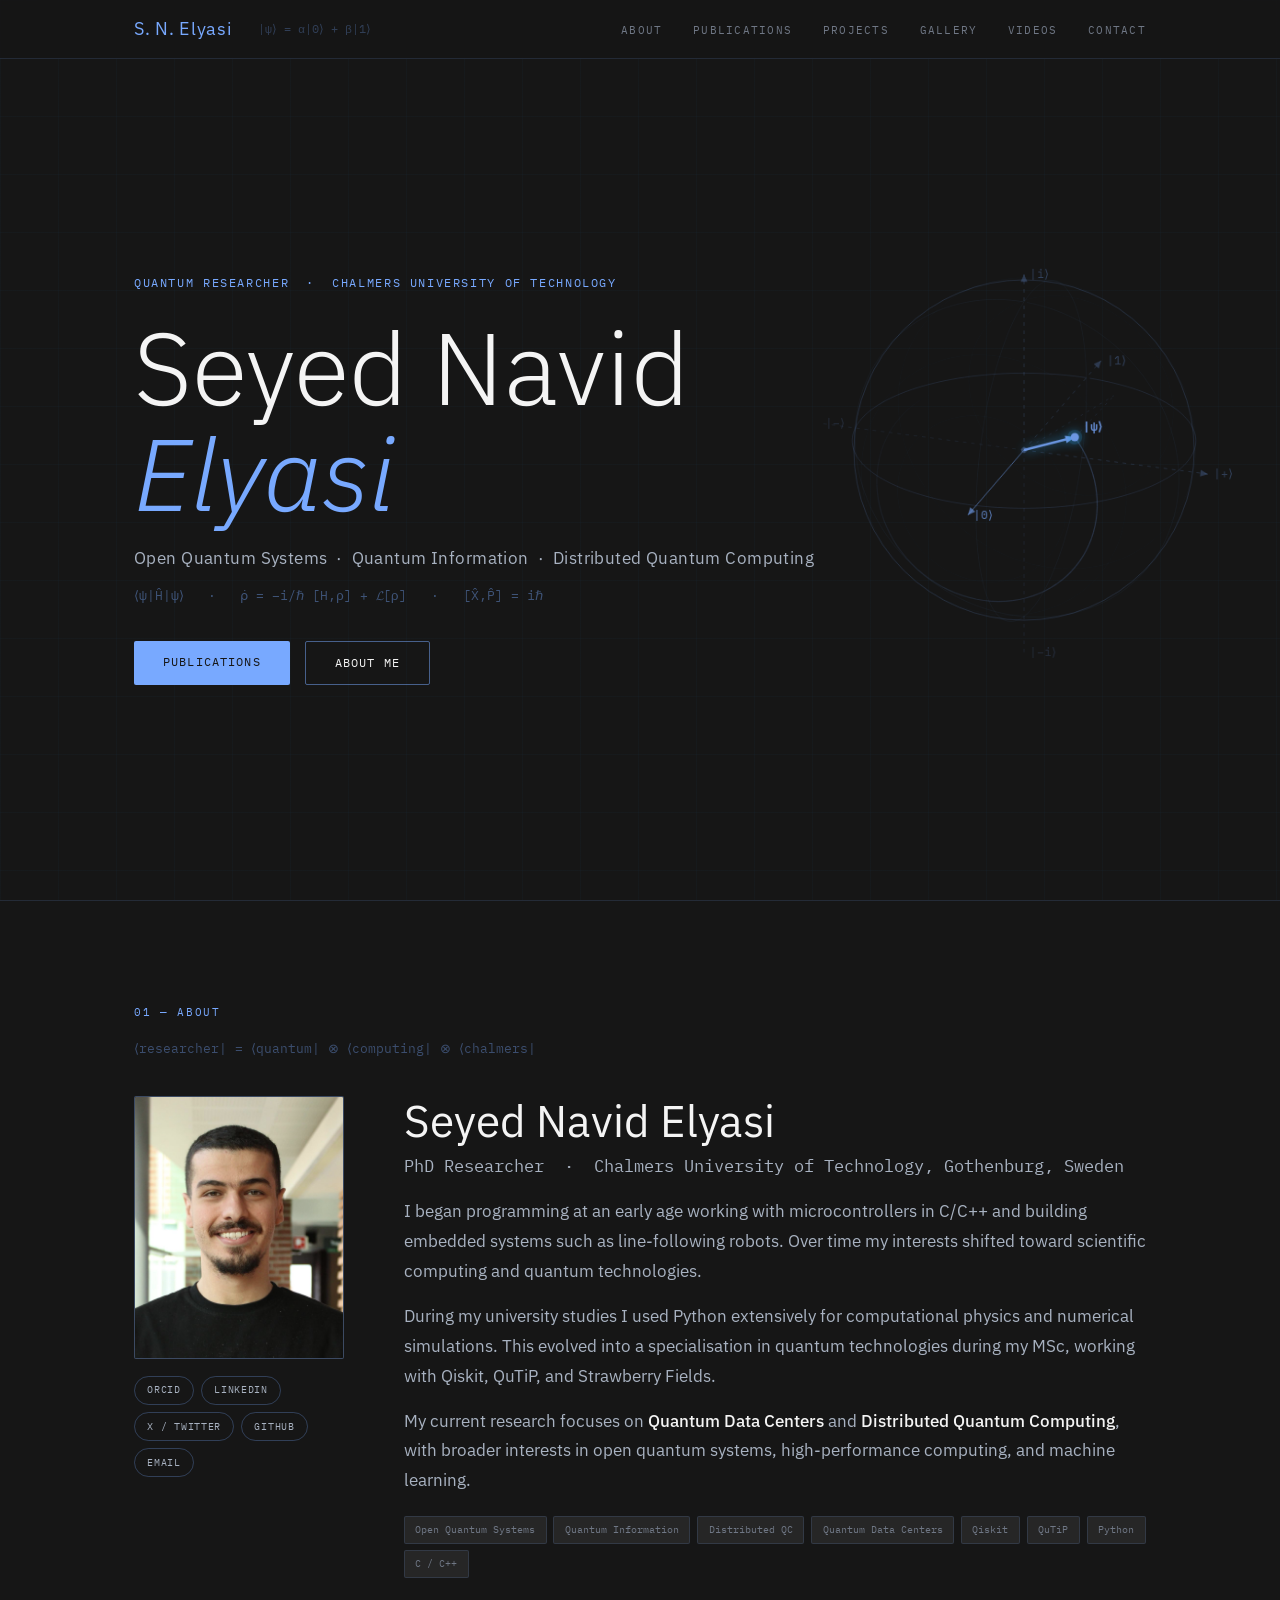
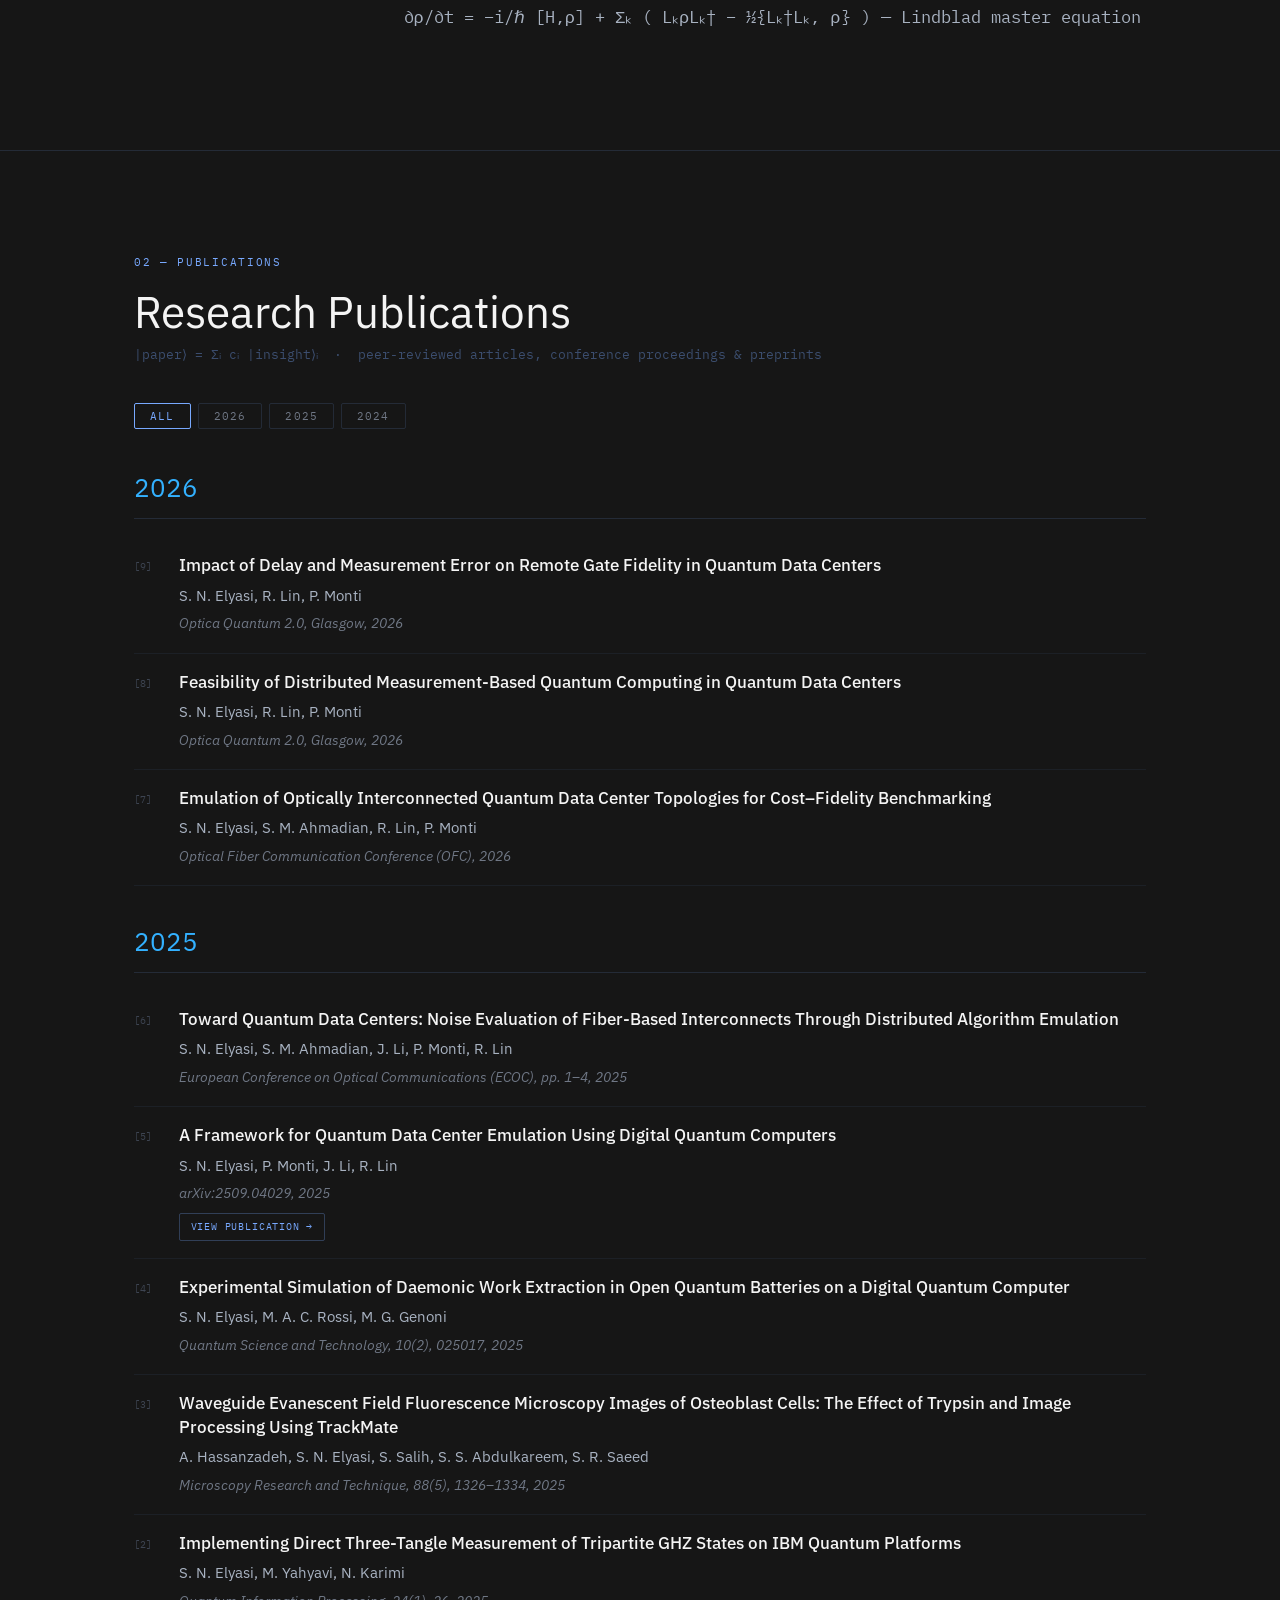
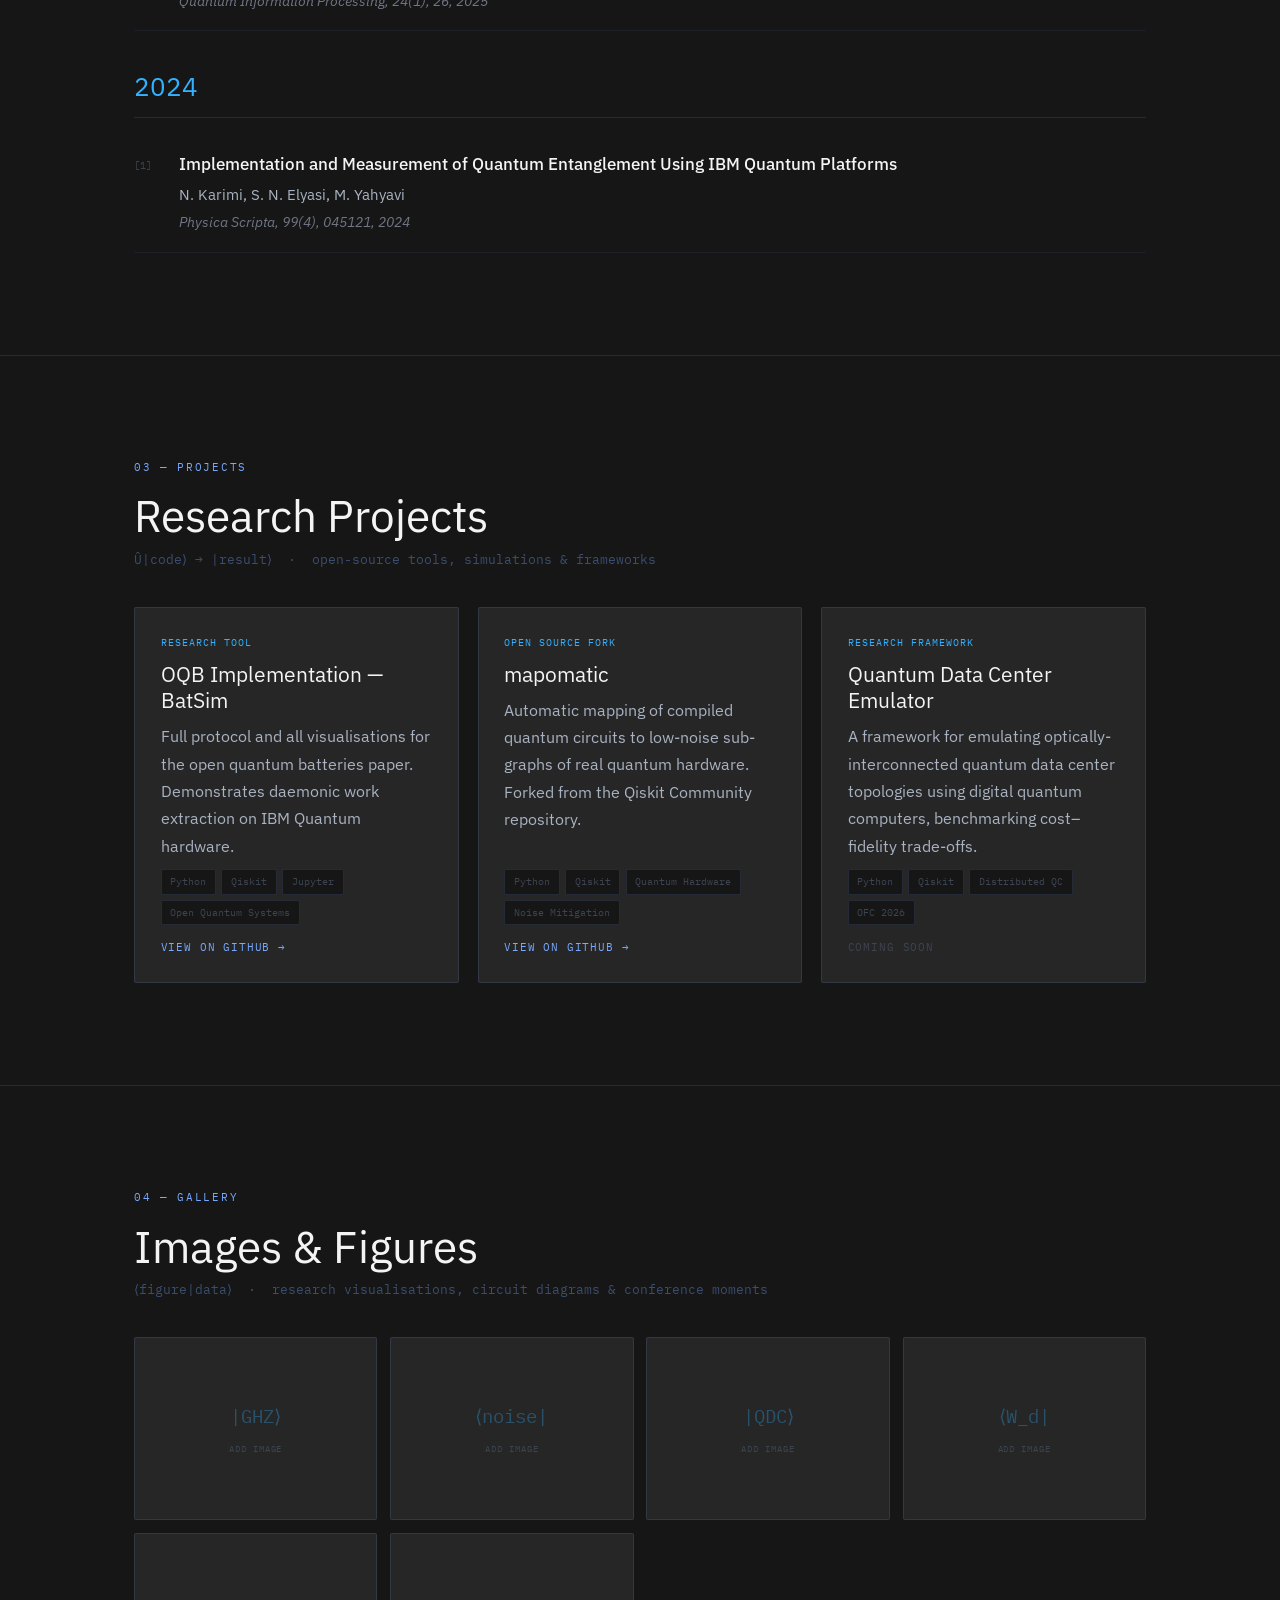
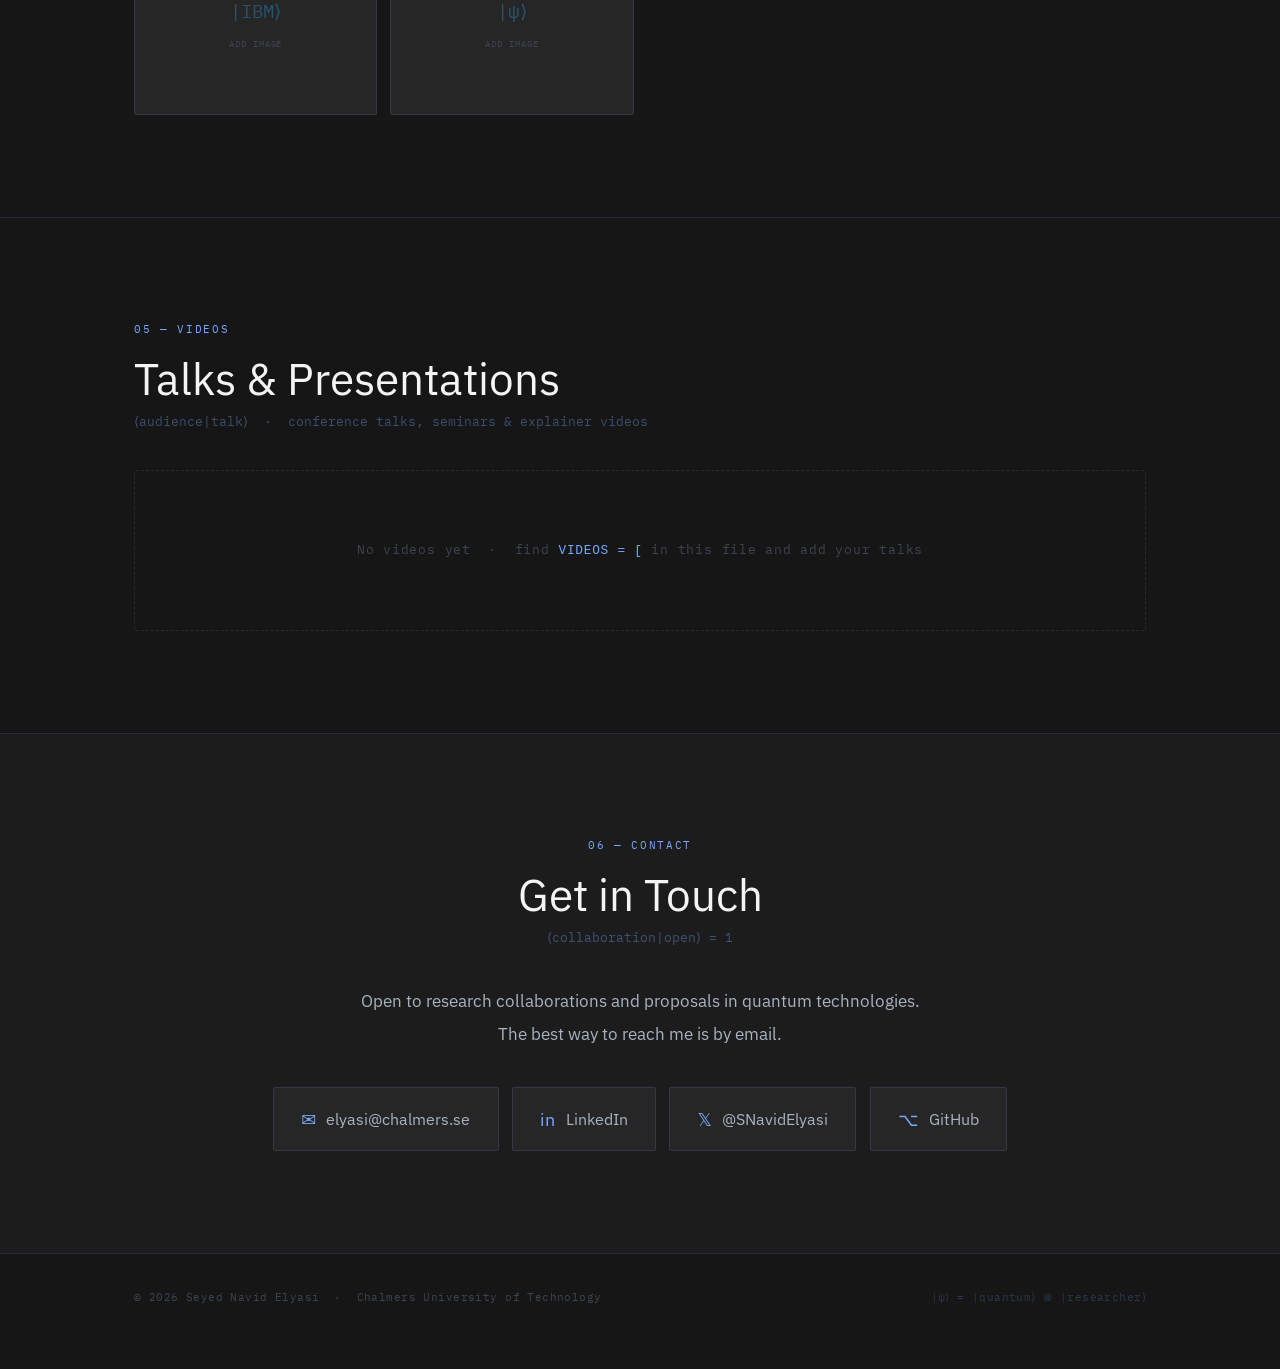
==== index.html @ 3fd0f863 "Add files via upload" ====
<!DOCTYPE html>
<html lang="en">
<head>
<meta charset="UTF-8"/>
<meta name="viewport" content="width=device-width, initial-scale=1.0"/>
<title>Seyed Navid Elyasi | Quantum Researcher</title>
<meta name="description" content="Academic portfolio of Seyed Navid Elyasi — Open Quantum Systems, Quantum Information, Distributed Quantum Computing, Chalmers University of Technology."/>
<link rel="preconnect" href="https://fonts.googleapis.com"/>
<link href="https://fonts.googleapis.com/css2?family=IBM+Plex+Sans:ital,wght@0,300;0,400;0,500;0,600;1,300;1,400&family=IBM+Plex+Serif:ital,wght@0,300;0,400;0,500;1,300;1,400&family=IBM+Plex+Mono:wght@300;400;500&display=swap" rel="stylesheet"/>
<style>
:root{
  /* IBM Carbon dark theme */
  --bg:#161616;--bg-soft:#1c1c1c;--bg-card:#262626;
  /* IBM Blue 40 as primary accent (Qiskit electric blue) */
  --gold:#78a9ff;--gold-dim:rgba(120,169,255,.55);--gold-ghost:rgba(120,169,255,.08);
  /* Borders keyed to IBM blue */
  --border:rgba(120,169,255,.14);--border-mid:rgba(120,169,255,.28);--border-hi:rgba(120,169,255,.50);
  /* IBM neutral text scale */
  --text:#f4f4f4;--text-dim:#a8b2c1;--text-mute:#6f7785;--text-ghost:#3d4451;
  /* IBM Plex font family */
  --mono:'IBM Plex Mono',monospace;--serif:'IBM Plex Serif',Georgia,serif;--display:'IBM Plex Sans',system-ui,sans-serif;
  /* Cyan accent for Qiskit highlights */
  --cyan:#33b1ff;--cyan-dim:rgba(51,177,255,.45);
  --r:2px;--ease:.22s ease;--max:1080px;
}
*,*::before,*::after{box-sizing:border-box;margin:0;padding:0}
html{scroll-behavior:smooth;font-size:17px}
body{background:var(--bg);color:var(--text);font-family:var(--display);line-height:1.75;-webkit-font-smoothing:antialiased}
a{color:var(--gold);text-decoration:none;transition:opacity var(--ease)}
a:hover{opacity:.72}
img{max-width:100%;display:block}
strong{color:#f4f4f4;font-weight:500}
::-webkit-scrollbar{width:5px}
::-webkit-scrollbar-track{background:var(--bg)}
::-webkit-scrollbar-thumb{background:var(--border-hi);border-radius:3px}

#progress-bar{position:fixed;top:0;left:0;height:2px;width:0;background:var(--gold);z-index:999;transition:width .1s linear}

.container{max-width:var(--max);margin:0 auto;padding:0 2rem}
section{padding:6rem 0;border-top:1px solid var(--border)}

/* NAV */
#navbar{position:fixed;top:0;left:0;right:0;z-index:100;background:rgba(22,22,22,.92);backdrop-filter:blur(18px);border-bottom:1px solid var(--border)}
.nav-inner{max-width:var(--max);margin:0 auto;padding:0 2rem;height:58px;display:flex;align-items:center;gap:1.5rem}
.nav-brand{font-family:var(--display);font-size:1.05rem;color:var(--gold);letter-spacing:.04em;white-space:nowrap}
.nav-dirac{font-family:var(--mono);font-size:.68rem;color:rgba(120,169,255,.28);white-space:nowrap}
.nav-links{list-style:none;display:flex;gap:1.8rem;margin-left:auto}
.nav-links a{font-family:var(--mono);font-size:.62rem;letter-spacing:.12em;text-transform:uppercase;color:var(--text-mute);transition:color var(--ease)}
.nav-links a:hover,.nav-links a.active{color:var(--gold);opacity:1}
.hamburger{display:none;background:none;border:none;color:var(--gold);font-size:1.3rem;cursor:pointer;margin-left:auto}
.nav-mobile{display:none;flex-direction:column;list-style:none;background:var(--bg-soft);border-top:1px solid var(--border);padding:1rem 2rem;gap:1rem}
.nav-mobile.open{display:flex}
.nav-mobile a{font-family:var(--mono);font-size:.75rem;color:var(--text-dim);letter-spacing:.08em;text-transform:uppercase}

/* HERO */
#hero{min-height:100vh;padding-top:58px;display:flex;align-items:center;position:relative;overflow:hidden;border-top:none}
.hero-grid{position:absolute;inset:0;background-image:linear-gradient(rgba(51,177,255,.027) 1px,transparent 1px),linear-gradient(90deg,rgba(51,177,255,.027) 1px,transparent 1px);background-size:58px 58px;pointer-events:none}
.hero-content{position:relative;z-index:2;max-width:var(--max);margin:0 auto;padding:4rem 2rem;flex:1}
.hero-kicker{font-family:var(--mono);font-size:.68rem;letter-spacing:.14em;text-transform:uppercase;color:var(--gold);margin-bottom:1.2rem}
.hero-name{font-family:var(--display);font-size:clamp(3.2rem,8vw,6.2rem);font-weight:300;line-height:1.04;color:#f4f4f4;margin-bottom:1rem}
.hero-name em{font-style:italic;color:var(--gold)}
.hero-sub{font-size:1rem;color:var(--text-dim);margin-bottom:.6rem;letter-spacing:.025em}
.hero-dirac{font-family:var(--mono);font-size:.78rem;color:rgba(120,169,255,.42);margin-bottom:2rem}
.hero-cta{display:flex;gap:.9rem;flex-wrap:wrap}
.btn-gold{display:inline-block;padding:.65rem 1.7rem;background:var(--gold);color:#161616;font-family:var(--mono);font-size:.68rem;letter-spacing:.1em;text-transform:uppercase;border-radius:var(--r);transition:opacity var(--ease),transform var(--ease)}
.btn-gold:hover{opacity:.85;transform:translateY(-1px)}
.btn-outline{display:inline-block;padding:.65rem 1.7rem;border:1px solid var(--border-hi);color:var(--text);font-family:var(--mono);font-size:.68rem;letter-spacing:.1em;text-transform:uppercase;border-radius:var(--r);transition:border-color var(--ease),color var(--ease)}
.btn-outline:hover{border-color:var(--gold);color:var(--gold);opacity:1}
.hero-bloch{position:absolute;right:2%;top:50%;transform:translateY(-50%);width:min(460px,44vw);z-index:1;opacity:.88}
#bloch-canvas{width:100%;height:auto;display:block}

/* SECTION COMMON */
.sec-label{font-family:var(--mono);font-size:.62rem;letter-spacing:.16em;text-transform:uppercase;color:var(--gold);margin-bottom:.9rem}
h2{font-family:var(--display);font-size:clamp(1.9rem,3.5vw,2.6rem);font-weight:400;color:#f4f4f4;line-height:1.12;margin-bottom:.4rem}
.dirac-accent{font-family:var(--mono);font-size:.74rem;color:rgba(120,169,255,.38);margin-bottom:2.2rem;display:block}

/* ABOUT */
.about-grid{display:grid;grid-template-columns:210px 1fr;gap:3.5rem;align-items:start}
.avatar{width:210px;aspect-ratio:4/5;overflow:hidden;border:1px solid var(--border-mid);border-radius:var(--r);background:var(--bg-card);position:relative}
.avatar img{width:100%;height:100%;object-fit:cover;filter:grayscale(15%);transition:filter var(--ease)}
.avatar img:hover{filter:grayscale(0)}
.avatar-fallback{width:100%;height:100%;display:flex;align-items:center;justify-content:center;flex-direction:column;gap:.5rem;background:linear-gradient(135deg,var(--bg-card),#1c1c1c);font-family:var(--display);font-size:2.8rem;color:var(--gold)}
.avatar-ket{font-family:var(--mono);font-size:.62rem;color:var(--gold-dim)}
.social-pills{display:flex;flex-wrap:wrap;gap:.4rem;margin-top:1rem}
.pill{font-family:var(--mono);font-size:.6rem;letter-spacing:.07em;text-transform:uppercase;padding:.28rem .72rem;border:1px solid var(--border-mid);border-radius:99px;color:var(--text-dim);transition:border-color var(--ease),color var(--ease)}
.pill:hover{border-color:var(--gold);color:var(--gold);opacity:1}
.affil{font-family:var(--mono);font-size:.72rem;color:var(--gold-dim);margin-bottom:1.2rem}
.about-body p{font-size:1rem;color:#a8b2c1;margin-bottom:.9rem}
.tag-row{display:flex;flex-wrap:wrap;gap:.4rem;margin-top:1.2rem}
.tag-row span{font-family:var(--mono);font-size:.6rem;padding:.22rem .62rem;background:var(--bg-card);border:1px solid var(--border);color:var(--text-mute);border-radius:var(--r)}
.lindblad{font-family:var(--mono);font-size:.68rem;color:rgba(120,169,255,.18);margin-top:1.5rem!important;font-style:normal!important}

/* PUBLICATIONS */
.pub-filters{display:flex;gap:.4rem;margin-bottom:2.2rem;flex-wrap:wrap}
.pf{font-family:var(--mono);font-size:.62rem;letter-spacing:.1em;text-transform:uppercase;padding:.3rem .9rem;border:1px solid var(--border);background:none;color:var(--text-mute);cursor:pointer;border-radius:var(--r);transition:border-color var(--ease),color var(--ease)}
.pf.active,.pf:hover{border-color:var(--gold);color:var(--gold)}
.pub-year{font-family:var(--display);font-size:1.5rem;color:var(--cyan);border-bottom:1px solid var(--border);padding-bottom:.4rem;margin:2rem 0 1.1rem}
.pub-year:first-child{margin-top:0}
.pub-row{padding:1rem 0;border-bottom:1px solid rgba(120,169,255,.07);display:grid;grid-template-columns:28px 1fr;gap:0 1rem}
.pub-n{font-family:var(--mono);font-size:.6rem;color:var(--text-ghost);padding-top:4px}
.pub-title{font-size:1rem;font-weight:500;color:#f4f4f4;margin-bottom:.2rem;line-height:1.4}
.pub-authors{font-size:.9rem;color:var(--text-dim);margin-bottom:.12rem}
.pub-venue{font-size:.85rem;color:var(--text-mute);font-style:italic}
.pub-link{display:inline-block;margin-top:.45rem;font-family:var(--mono);font-size:.6rem;letter-spacing:.08em;text-transform:uppercase;padding:.22rem .62rem;border:1px solid var(--border-mid);color:var(--gold);border-radius:var(--r);transition:background var(--ease)}
.pub-link:hover{background:var(--gold-ghost);opacity:1}

/* PROJECTS */
.proj-grid{display:grid;grid-template-columns:repeat(auto-fill,minmax(300px,1fr));gap:1.1rem}
.proj-card{background:var(--bg-card);border:1px solid var(--border);border-radius:var(--r);padding:1.5rem;display:flex;flex-direction:column;gap:.55rem;transition:border-color var(--ease),transform var(--ease),box-shadow var(--ease)}
.proj-card:hover{border-color:var(--border-hi);transform:translateY(-2px);box-shadow:0 0 24px rgba(120,169,255,.10)}
.proj-type{font-family:var(--mono);font-size:.6rem;letter-spacing:.1em;text-transform:uppercase;color:var(--cyan)}
.proj-name{font-family:var(--display);font-size:1.25rem;color:#f4f4f4;line-height:1.25}
.proj-desc{font-size:.92rem;color:var(--text-dim);flex:1}
.proj-tags{display:flex;flex-wrap:wrap;gap:.3rem}
.proj-tags span{font-family:var(--mono);font-size:.58rem;padding:.18rem .52rem;background:var(--bg);border:1px solid var(--border);color:var(--text-ghost);border-radius:var(--r)}
.proj-link{font-family:var(--mono);font-size:.62rem;letter-spacing:.08em;text-transform:uppercase;color:var(--gold);margin-top:.2rem}

/* GALLERY */
.gal-grid{display:grid;grid-template-columns:repeat(auto-fill,minmax(240px,1fr));gap:.75rem}
.gal-item{aspect-ratio:4/3;background:var(--bg-card);border:1px solid var(--border);border-radius:var(--r);overflow:hidden;cursor:pointer;position:relative}
.gal-item img{width:100%;height:100%;object-fit:cover;filter:grayscale(18%);transition:transform .4s ease,filter .35s ease}
.gal-item:hover img{transform:scale(1.04);filter:grayscale(0)}
.gal-placeholder{width:100%;height:100%;display:flex;flex-direction:column;align-items:center;justify-content:center;gap:.5rem}
.gal-ket{font-family:var(--mono);font-size:1.1rem;color:rgba(51,177,255,.32)}
.gal-label{font-family:var(--mono);font-size:.55rem;letter-spacing:.1em;text-transform:uppercase;color:var(--text-ghost)}
.gal-cap{position:absolute;bottom:0;left:0;right:0;background:linear-gradient(transparent,rgba(0,0,0,.72));padding:1rem .9rem .75rem;transform:translateY(100%);transition:transform var(--ease)}
.gal-item:hover .gal-cap{transform:translateY(0)}
.gal-cap p{font-size:.85rem;color:#f4f4f4}
.lightbox{display:none;position:fixed;inset:0;z-index:300;background:rgba(0,0,0,.92);align-items:center;justify-content:center;flex-direction:column;gap:1rem}
.lightbox.open{display:flex}
.lightbox img{max-width:90vw;max-height:80vh;object-fit:contain;border:1px solid var(--border)}
.lightbox p{color:var(--text-dim);font-size:.95rem}
.lb-close{position:absolute;top:1.5rem;right:1.5rem;background:none;border:1px solid var(--border);color:var(--text-dim);font-size:1.4rem;width:42px;height:42px;border-radius:50%;cursor:pointer;line-height:1}
.lb-close:hover{border-color:var(--gold);color:var(--gold)}

/* VIDEOS */
.vid-grid{display:grid;grid-template-columns:repeat(auto-fill,minmax(320px,1fr));gap:1.1rem}
.vid-card{background:var(--bg-card);border:1px solid var(--border);border-radius:var(--r);overflow:hidden;transition:border-color var(--ease),transform var(--ease)}
.vid-card:hover{border-color:var(--border-hi);transform:translateY(-2px)}
.vid-embed{position:relative;padding-bottom:56.25%;height:0;background:#000}
.vid-embed iframe{position:absolute;top:0;left:0;width:100%;height:100%;border:none}
.vid-info{padding:1.1rem 1.3rem}
.vid-title{font-family:var(--display);font-size:1.1rem;color:#f4f4f4;margin-bottom:.2rem}
.vid-meta{font-family:var(--mono);font-size:.68rem;color:var(--text-ghost)}
.vid-empty{grid-column:1/-1;text-align:center;padding:4rem 2rem;border:1px dashed var(--border);border-radius:var(--r);font-family:var(--mono);font-size:.75rem;color:var(--text-ghost);letter-spacing:.06em}

/* CONTACT */
#contact{background:var(--bg-soft)}
.contact-wrap{text-align:center}
.contact-sub{color:var(--text-dim);font-size:1rem;margin-bottom:2.2rem;line-height:1.9}
.contact-cards{display:flex;justify-content:center;flex-wrap:wrap;gap:.8rem}
.cc{display:flex;align-items:center;gap:.6rem;padding:.9rem 1.6rem;background:var(--bg-card);border:1px solid var(--border);border-radius:var(--r);color:var(--text-dim);font-size:.95rem;transition:border-color var(--ease),color var(--ease)}
.cc:hover{border-color:var(--gold);color:var(--gold);opacity:1}
.cc-icon{color:var(--gold);font-size:1.05rem}

footer{border-top:1px solid var(--border);padding:2rem 0}
.footer-inner{display:flex;justify-content:space-between;align-items:center;flex-wrap:wrap;gap:.8rem;font-family:var(--mono);font-size:.62rem;color:var(--text-ghost);letter-spacing:.04em}
.footer-dirac{color:rgba(120,169,255,.22)}

.fade-up{opacity:0;transform:translateY(22px);transition:opacity .55s ease,transform .55s ease}
.fade-up.visible{opacity:1;transform:translateY(0)}

@media(max-width:860px){.hero-bloch{width:38vw;opacity:.4}.about-grid{grid-template-columns:1fr}.avatar{max-width:240px;margin:0 auto}.social-pills{justify-content:center}}
@media(max-width:640px){html{font-size:16px}.nav-links,.nav-dirac{display:none}.hamburger{display:block}.hero-bloch{display:none}section{padding:4.5rem 0}.vid-grid{grid-template-columns:1fr}.footer-inner{flex-direction:column;text-align:center}}
</style>
</head>
<body>
<div id="progress-bar"></div>

<nav id="navbar">
  <div class="nav-inner">
    <span class="nav-brand">S. N. Elyasi</span>
    <span class="nav-dirac">|ψ⟩ = α|0⟩ + β|1⟩</span>
    <ul class="nav-links">
      <li><a href="#about">About</a></li>
      <li><a href="#publications">Publications</a></li>
      <li><a href="#projects">Projects</a></li>
      <li><a href="#gallery">Gallery</a></li>
      <li><a href="#videos">Videos</a></li>
      <li><a href="#contact">Contact</a></li>
    </ul>
    <button class="hamburger" id="hamburger">&#9776;</button>
  </div>
  <ul class="nav-mobile" id="nav-mobile">
    <li><a href="#about">About</a></li><li><a href="#publications">Publications</a></li>
    <li><a href="#projects">Projects</a></li><li><a href="#gallery">Gallery</a></li>
    <li><a href="#videos">Videos</a></li><li><a href="#contact">Contact</a></li>
  </ul>
</nav>

<header id="hero">
  <div class="hero-grid"></div>
  <div class="hero-content">
    <div class="hero-kicker">Quantum Researcher &nbsp;·&nbsp; Chalmers University of Technology</div>
    <h1 class="hero-name">Seyed Navid<br><em>Elyasi</em></h1>
    <p class="hero-sub">Open Quantum Systems &nbsp;·&nbsp; Quantum Information &nbsp;·&nbsp; Distributed Quantum Computing</p>
    <p class="hero-dirac">⟨ψ|Ĥ|ψ⟩ &nbsp;&nbsp;·&nbsp;&nbsp; ρ̇ = −i/ℏ [H,ρ] + 𝓛[ρ] &nbsp;&nbsp;·&nbsp;&nbsp; [X̂,P̂] = iℏ</p>
    <div class="hero-cta">
      <a href="#publications" class="btn-gold">Publications</a>
      <a href="#about" class="btn-outline">About Me</a>
    </div>
  </div>
  <div class="hero-bloch"><canvas id="bloch-canvas" width="500" height="500"></canvas></div>
</header>

<section id="about">
  <div class="container">
    <div class="sec-label">01 &mdash; About</div>
    <p class="dirac-accent">⟨researcher| = ⟨quantum| ⊗ ⟨computing| ⊗ ⟨chalmers|</p>
    <div class="about-grid">
      <div>
        <div class="avatar">
          <img src="navid.png" alt="Seyed Navid Elyasi"/>
        </div>
        <div class="social-pills">
          <a href="https://orcid.org/0009-0008-2562-9039" target="_blank" class="pill">ORCID</a>
          <a href="https://www.linkedin.com/in/navid-elyasi-49063922b/" target="_blank" class="pill">LinkedIn</a>
          <a href="https://x.com/SNavidElyasi" target="_blank" class="pill">X / Twitter</a>
          <a href="https://github.com/nelyasi" target="_blank" class="pill">GitHub</a>
          <a href="mailto:elyasi@chalmers.se" class="pill">Email</a>
        </div>
      </div>
      <div class="about-body">
        <h2>Seyed Navid Elyasi</h2>
        <p class="affil">PhD Researcher &nbsp;·&nbsp; Chalmers University of Technology, Gothenburg, Sweden</p>
        <p>I began programming at an early age working with microcontrollers in C/C++ and building embedded systems such as line-following robots. Over time my interests shifted toward scientific computing and quantum technologies.</p>
        <p>During my university studies I used Python extensively for computational physics and numerical simulations. This evolved into a specialisation in quantum technologies during my MSc, working with Qiskit, QuTiP, and Strawberry Fields.</p>
        <p>My current research focuses on <strong>Quantum Data Centers</strong> and <strong>Distributed Quantum Computing</strong>, with broader interests in open quantum systems, high-performance computing, and machine learning.</p>
        <div class="tag-row">
          <span>Open Quantum Systems</span><span>Quantum Information</span><span>Distributed QC</span>
          <span>Quantum Data Centers</span><span>Qiskit</span><span>QuTiP</span><span>Python</span><span>C / C++</span>
        </div>
        <p class="lindblad">∂ρ/∂t = −i/ℏ [H,ρ] + Σₖ ( LₖρLₖ† − ½{Lₖ†Lₖ, ρ} ) — Lindblad master equation</p>
      </div>
    </div>
  </div>
</section>

<section id="publications">
  <div class="container">
    <div class="sec-label">02 &mdash; Publications</div>
    <h2>Research Publications</h2>
    <p class="dirac-accent">|paper⟩ = Σᵢ cᵢ |insight⟩ᵢ &nbsp;·&nbsp; peer-reviewed articles, conference proceedings &amp; preprints</p>
    <div class="pub-filters">
      <button class="pf active" data-year="all">All</button>
      <button class="pf" data-year="2026">2026</button>
      <button class="pf" data-year="2025">2025</button>
      <button class="pf" data-year="2024">2024</button>
    </div>
    <div id="pub-list"></div>
  </div>
</section>

<section id="projects">
  <div class="container">
    <div class="sec-label">03 &mdash; Projects</div>
    <h2>Research Projects</h2>
    <p class="dirac-accent">Û|code⟩ → |result⟩ &nbsp;·&nbsp; open-source tools, simulations &amp; frameworks</p>
    <div class="proj-grid" id="proj-grid"></div>
  </div>
</section>

<section id="gallery">
  <div class="container">
    <div class="sec-label">04 &mdash; Gallery</div>
    <h2>Images &amp; Figures</h2>
    <p class="dirac-accent">⟨figure|data⟩ &nbsp;·&nbsp; research visualisations, circuit diagrams &amp; conference moments</p>
    <div class="gal-grid" id="gal-grid"></div>
  </div>
  <div class="lightbox" id="lightbox">
    <button class="lb-close" id="lb-close">&times;</button>
    <img id="lb-img" src="" alt=""/><p id="lb-cap"></p>
  </div>
</section>

<section id="videos">
  <div class="container">
    <div class="sec-label">05 &mdash; Videos</div>
    <h2>Talks &amp; Presentations</h2>
    <p class="dirac-accent">⟨audience|talk⟩ &nbsp;·&nbsp; conference talks, seminars &amp; explainer videos</p>
    <div class="vid-grid" id="vid-grid"></div>
  </div>
</section>

<section id="contact">
  <div class="container contact-wrap">
    <div class="sec-label">06 &mdash; Contact</div>
    <h2>Get in Touch</h2>
    <p class="dirac-accent" style="text-align:center;">⟨collaboration|open⟩ = 1</p>
    <p class="contact-sub">Open to research collaborations and proposals in quantum technologies.<br>The best way to reach me is by email.</p>
    <div class="contact-cards">
      <a href="mailto:elyasi@chalmers.se" class="cc"><span class="cc-icon">✉</span><span>elyasi@chalmers.se</span></a>
      <a href="https://www.linkedin.com/in/navid-elyasi-49063922b/" target="_blank" class="cc"><span class="cc-icon">in</span><span>LinkedIn</span></a>
      <a href="https://x.com/SNavidElyasi" target="_blank" class="cc"><span class="cc-icon">𝕏</span><span>@SNavidElyasi</span></a>
      <a href="https://github.com/nelyasi" target="_blank" class="cc"><span class="cc-icon">⌥</span><span>GitHub</span></a>
    </div>
  </div>
</section>

<footer>
  <div class="container footer-inner">
    <span>&copy; 2026 Seyed Navid Elyasi &nbsp;·&nbsp; Chalmers University of Technology</span>
    <span class="footer-dirac">|ψ⟩ = |quantum⟩ ⊗ |researcher⟩</span>
  </div>
</footer>

<script>
/* ─────────────────────────────────────────────────────────────
   ✏️  EDIT YOUR CONTENT HERE
   ───────────────────────────────────────────────────────────── */

const PUBLICATIONS = [
  {year:2026,title:"Impact of Delay and Measurement Error on Remote Gate Fidelity in Quantum Data Centers",authors:"S. N. Elyasi, R. Lin, P. Monti",venue:"Optica Quantum 2.0, Glasgow, 2026",url:null},
  {year:2026,title:"Feasibility of Distributed Measurement-Based Quantum Computing in Quantum Data Centers",authors:"S. N. Elyasi, R. Lin, P. Monti",venue:"Optica Quantum 2.0, Glasgow, 2026",url:null},
  {year:2026,title:"Emulation of Optically Interconnected Quantum Data Center Topologies for Cost–Fidelity Benchmarking",authors:"S. N. Elyasi, S. M. Ahmadian, R. Lin, P. Monti",venue:"Optical Fiber Communication Conference (OFC), 2026",url:null},
  {year:2025,title:"Toward Quantum Data Centers: Noise Evaluation of Fiber-Based Interconnects Through Distributed Algorithm Emulation",authors:"S. N. Elyasi, S. M. Ahmadian, J. Li, P. Monti, R. Lin",venue:"European Conference on Optical Communications (ECOC), pp. 1–4, 2025",url:null},
  {year:2025,title:"A Framework for Quantum Data Center Emulation Using Digital Quantum Computers",authors:"S. N. Elyasi, P. Monti, J. Li, R. Lin",venue:"arXiv:2509.04029, 2025",url:"https://arxiv.org/abs/2509.04029"},
  {year:2025,title:"Experimental Simulation of Daemonic Work Extraction in Open Quantum Batteries on a Digital Quantum Computer",authors:"S. N. Elyasi, M. A. C. Rossi, M. G. Genoni",venue:"Quantum Science and Technology, 10(2), 025017, 2025",url:null},
  {year:2025,title:"Waveguide Evanescent Field Fluorescence Microscopy Images of Osteoblast Cells: The Effect of Trypsin and Image Processing Using TrackMate",authors:"A. Hassanzadeh, S. N. Elyasi, S. Salih, S. S. Abdulkareem, S. R. Saeed",venue:"Microscopy Research and Technique, 88(5), 1326–1334, 2025",url:null},
  {year:2025,title:"Implementing Direct Three-Tangle Measurement of Tripartite GHZ States on IBM Quantum Platforms",authors:"S. N. Elyasi, M. Yahyavi, N. Karimi",venue:"Quantum Information Processing, 24(1), 26, 2025",url:null},
  {year:2024,title:"Implementation and Measurement of Quantum Entanglement Using IBM Quantum Platforms",authors:"N. Karimi, S. N. Elyasi, M. Yahyavi",venue:"Physica Scripta, 99(4), 045121, 2024",url:null},
  // ADD: {year:2027,title:"...",authors:"...",venue:"...",url:"https://..."},
];

const PROJECTS = [
  {type:"Research Tool",name:"OQB Implementation — BatSim",desc:"Full protocol and all visualisations for the open quantum batteries paper. Demonstrates daemonic work extraction on IBM Quantum hardware.",tags:["Python","Qiskit","Jupyter","Open Quantum Systems"],url:"https://github.com/nelyasi/OQB-implementation---Batsim"},
  {type:"Open Source Fork",name:"mapomatic",desc:"Automatic mapping of compiled quantum circuits to low-noise sub-graphs of real quantum hardware. Forked from the Qiskit Community repository.",tags:["Python","Qiskit","Quantum Hardware","Noise Mitigation"],url:"https://github.com/nelyasi/mapomatic"},
  {type:"Research Framework",name:"Quantum Data Center Emulator",desc:"A framework for emulating optically-interconnected quantum data center topologies using digital quantum computers, benchmarking cost–fidelity trade-offs.",tags:["Python","Qiskit","Distributed QC","OFC 2026"],url:null},
  // ADD: {type:"...",name:"...",desc:"...",tags:["..."],url:"https://..."},
];

const GALLERY = [
  // To add an image: upload the file next to index.html, then add an entry:
  // {src:"my-figure.png", caption:"Description of the figure"},
  {src:null,caption:"Quantum circuit diagram — GHZ state preparation",dirac:"|GHZ⟩"},
  {src:null,caption:"Noise evaluation — fiber-based interconnects",dirac:"⟨noise|"},
  {src:null,caption:"Quantum data center topology schematic",dirac:"|QDC⟩"},
  {src:null,caption:"Daemonic work extraction protocol",dirac:"⟨W_d|"},
  {src:null,caption:"IBM Quantum hardware results",dirac:"|IBM⟩"},
  {src:null,caption:"Bloch sphere visualisation",dirac:"|ψ⟩"},
];

const VIDEOS = [
  // To add a YouTube talk, find the video ID (the part after ?v= in the URL):
  // {type:"youtube", videoId:"YOUR_VIDEO_ID", title:"Talk Title", meta:"Conference · 2026"},
];

/* ─────────────────────────────────────────────────────────────
   BLOCH SPHERE
   ───────────────────────────────────────────────────────────── */
(function(){
  const cv=document.getElementById('bloch-canvas');
  if(!cv)return;
  const c=cv.getContext('2d');
  const W=500,H=500,ox=250,oy=250,R=185,TX=0.40;
  let t=0;

  function p3(x,y,z,ry){
    const x1=x*Math.cos(ry)-z*Math.sin(ry),z1=x*Math.sin(ry)+z*Math.cos(ry);
    const y2=y*Math.cos(TX)-z1*Math.sin(TX),z2=y*Math.sin(TX)+z1*Math.cos(TX);
    const s=1/(1+z2*0.15);
    return{px:ox+x1*R*s,py:oy-y2*R*s};
  }

  function gc(nx,ny,nz,ry,al,lw){
    let tx,ty,tz;
    if(Math.abs(nx)<0.9){tx=0;ty=nz;tz=-ny}else{tx=-nz;ty=0;tz=nx}
    const tl=Math.hypot(tx,ty,tz);tx/=tl;ty/=tl;tz/=tl;
    const bx=ny*tz-nz*ty,by=nz*tx-nx*tz,bz=nx*ty-ny*tx;
    c.beginPath();let f=true;
    for(let a=0;a<=Math.PI*2+.01;a+=.035){
      const cs=Math.cos(a),sn=Math.sin(a);
      const pt=p3(cs*tx+sn*bx,cs*ty+sn*by,cs*tz+sn*bz,ry);
      f?(c.moveTo(pt.px,pt.py),f=false):c.lineTo(pt.px,pt.py);
    }
    c.strokeStyle=`rgba(120,169,255,${al})`;c.lineWidth=lw;c.stroke();
  }

  function lr(zl,ry,al){
    const r=Math.sqrt(Math.max(0,1-zl*zl));
    c.beginPath();let f=true;
    for(let a=0;a<=Math.PI*2+.01;a+=.04){
      const pt=p3(Math.cos(a)*r,Math.sin(a)*r,zl,ry);
      f?(c.moveTo(pt.px,pt.py),f=false):c.lineTo(pt.px,pt.py);
    }
    c.strokeStyle=`rgba(120,169,255,${al})`;c.lineWidth=.55;c.stroke();
  }

  function ax(x,y,z,lb,ry,al,dash){
    const o=p3(0,0,0,ry),e=p3(x*1.2,y*1.2,z*1.2,ry);
    c.beginPath();c.moveTo(o.px,o.py);c.lineTo(e.px,e.py);
    c.strokeStyle=`rgba(120,169,255,${al})`;c.lineWidth=dash?.7:.9;
    if(dash)c.setLineDash([4,5]);c.stroke();c.setLineDash([]);
    if(al>0.25){
      const ang=Math.atan2(e.py-o.py,e.px-o.px);
      c.beginPath();c.moveTo(e.px,e.py);
      c.lineTo(e.px-9*Math.cos(ang-.42),e.py-9*Math.sin(ang-.42));
      c.lineTo(e.px-9*Math.cos(ang+.42),e.py-9*Math.sin(ang+.42));
      c.closePath();c.fillStyle=`rgba(120,169,255,${al})`;c.fill();
    }
    c.fillStyle=`rgba(120,169,255,${Math.min(1,al*1.2)})`;
    c.font='13px "IBM Plex Mono",monospace';
    c.fillText(lb,e.px+6,e.py+4);
  }

  function frame(){
    c.clearRect(0,0,W,H);
    const ry=t*0.30;

    // sphere ring
    c.beginPath();c.arc(ox,oy,R,0,Math.PI*2);
    c.strokeStyle='rgba(120,169,255,0.20)';c.lineWidth=1;c.stroke();

    // great circles + latitude rings
    gc(0,1,0,ry,.17,.9);gc(1,0,0,ry,.10,.65);gc(0,0,1,ry,.10,.65);
    [.5,-.5,.82,-.82].forEach(z=>lr(z,ry,.055));

    // axes
    ax(0,0,1,'|0⟩',ry,.65,false);ax(0,0,-1,'|1⟩',ry,.28,true);
    ax(1,0,0,'|+⟩',ry,.28,true);ax(-1,0,0,'|−⟩',ry,.16,true);
    ax(0,1,0,'|i⟩',ry,.28,true);ax(0,-1,0,'|−i⟩',ry,.16,true);

    // state vector
    const th=Math.PI/3.8,phi=t*0.60;
    const sx=Math.sin(th)*Math.cos(phi),sy=Math.sin(th)*Math.sin(phi),sz=Math.cos(th);
    const o=p3(0,0,0,ry),tip=p3(sx,sy,sz,ry),sh=p3(sx,sy,0,ry);

    // dashed projections
    c.setLineDash([3,5]);
    c.beginPath();c.moveTo(tip.px,tip.py);c.lineTo(sh.px,sh.py);
    c.strokeStyle='rgba(120,169,255,0.13)';c.lineWidth=.9;c.stroke();
    c.beginPath();c.moveTo(o.px,o.py);c.lineTo(sh.px,sh.py);
    c.strokeStyle='rgba(120,169,255,0.14)';c.lineWidth=.9;c.stroke();
    c.setLineDash([]);

    // precession trail
    c.beginPath();let f=true;
    for(let i=0;i<=80;i++){
      const pp=phi-(i/80)*Math.PI*1.6;
      const pt=p3(Math.sin(th)*Math.cos(pp),Math.sin(th)*Math.sin(pp),sz,ry);
      const al=(1-i/80)*0.30;
      if(f){c.moveTo(pt.px,pt.py);f=false;}
      else{c.lineTo(pt.px,pt.py);c.strokeStyle=`rgba(120,169,255,${al})`;c.lineWidth=1.2;c.stroke();c.beginPath();c.moveTo(pt.px,pt.py);}
    }

    // shaft — IBM blue with cyan glow
    c.shadowColor='#33b1ff';c.shadowBlur=12;
    c.beginPath();c.moveTo(o.px,o.py);c.lineTo(tip.px,tip.py);
    c.strokeStyle='#78a9ff';c.lineWidth=2.4;c.stroke();
    c.shadowBlur=0;

    // arrowhead
    const ang=Math.atan2(tip.py-o.py,tip.px-o.px);
    c.beginPath();c.moveTo(tip.px,tip.py);
    c.lineTo(tip.px-11*Math.cos(ang-.38),tip.py-11*Math.sin(ang-.38));
    c.lineTo(tip.px-11*Math.cos(ang+.38),tip.py-11*Math.sin(ang+.38));
    c.closePath();c.fillStyle='#78a9ff';c.fill();

    // glow + dot
    c.beginPath();c.arc(tip.px,tip.py,8,0,Math.PI*2);c.fillStyle='rgba(51,177,255,0.18)';c.fill();
    c.shadowColor='#33b1ff';c.shadowBlur=14;
    c.beginPath();c.arc(tip.px,tip.py,4.5,0,Math.PI*2);c.fillStyle='#78a9ff';c.fill();
    c.shadowBlur=0;
    c.fillStyle='rgba(120,169,255,0.95)';c.font='bold 13px "IBM Plex Mono",monospace';
    c.fillText('|ψ⟩',tip.px+9,tip.py-7);

    // origin
    c.beginPath();c.arc(o.px,o.py,3,0,Math.PI*2);c.fillStyle='rgba(120,169,255,0.35)';c.fill();

    t+=0.010;requestAnimationFrame(frame);
  }
  frame();
})();

/* ─────────────────────────────────────────────────────────────
   RENDER FUNCTIONS
   ───────────────────────────────────────────────────────────── */
function observeFadeUps(){
  const ob=new IntersectionObserver(e=>{e.forEach(x=>{if(x.isIntersecting){x.target.classList.add('visible');ob.unobserve(x.target);}});},{threshold:.08,rootMargin:'0px 0px -30px 0px'});
  document.querySelectorAll('.fade-up:not(.visible)').forEach(el=>ob.observe(el));
}

// Publications
(function(){
  const cont=document.getElementById('pub-list');if(!cont)return;
  function render(yf){
    cont.innerHTML='';
    const yrs=[...new Set(PUBLICATIONS.map(p=>p.year))].sort((a,b)=>b-a);
    let n=PUBLICATIONS.length;
    yrs.forEach(yr=>{
      const items=PUBLICATIONS.filter(p=>p.year===yr&&(yf==='all'||p.year===+yf));
      if(!items.length)return;
      const ye=document.createElement('div');ye.className='pub-year fade-up';ye.textContent=yr;cont.appendChild(ye);
      items.forEach(pub=>{
        const row=document.createElement('div');row.className='pub-row fade-up';
        row.innerHTML=`<span class="pub-n">[${n--}]</span><div><div class="pub-title">${pub.title}</div><div class="pub-authors">${pub.authors}</div><div class="pub-venue">${pub.venue}</div>${pub.url?`<a href="${pub.url}" class="pub-link" target="_blank">View Publication →</a>`:''}</div>`;
        cont.appendChild(row);
      });
    });
    observeFadeUps();
  }
  render('all');
  document.querySelectorAll('.pf').forEach(b=>b.addEventListener('click',()=>{document.querySelectorAll('.pf').forEach(x=>x.classList.remove('active'));b.classList.add('active');render(b.dataset.year);}));
})();

// Projects
(function(){
  const g=document.getElementById('proj-grid');if(!g)return;
  PROJECTS.forEach(p=>{
    const card=document.createElement('div');card.className='proj-card fade-up';
    card.innerHTML=`<div class="proj-type">${p.type}</div><div class="proj-name">${p.name}</div><div class="proj-desc">${p.desc}</div><div class="proj-tags">${p.tags.map(t=>`<span>${t}</span>`).join('')}</div>${p.url?`<a href="${p.url}" class="proj-link" target="_blank">View on GitHub →</a>`:'<span class="proj-link" style="color:var(--text-ghost);cursor:default;">Coming soon</span>'}`;
    g.appendChild(card);
  });
  observeFadeUps();
})();

// Gallery
(function(){
  const g=document.getElementById('gal-grid');if(!g)return;
  const lbx=document.getElementById('lightbox'),li=document.getElementById('lb-img'),lc=document.getElementById('lb-cap');
  document.getElementById('lb-close').addEventListener('click',()=>lbx.classList.remove('open'));
  lbx.addEventListener('click',e=>{if(e.target===lbx)lbx.classList.remove('open');});
  document.addEventListener('keydown',e=>{if(e.key==='Escape')lbx.classList.remove('open');});
  GALLERY.forEach(item=>{
    const d=document.createElement('div');d.className='gal-item fade-up';
    if(item.src){
      d.innerHTML=`<img src="${item.src}" alt="${item.caption}" loading="lazy"/><div class="gal-cap"><p>${item.caption}</p></div>`;
      d.addEventListener('click',()=>{li.src=item.src;lc.textContent=item.caption;lbx.classList.add('open');});
    } else {
      d.innerHTML=`<div class="gal-placeholder"><span class="gal-ket">${item.dirac}</span><span class="gal-label">add image</span></div><div class="gal-cap"><p>${item.caption}</p></div>`;
    }
    g.appendChild(d);
  });
  observeFadeUps();
})();

// Videos
(function(){
  const g=document.getElementById('vid-grid');if(!g)return;
  if(!VIDEOS.length){g.innerHTML=`<div class="vid-empty">No videos yet &nbsp;·&nbsp; find <code style="color:var(--gold)">VIDEOS = [</code> in this file and add your talks</div>`;return;}
  VIDEOS.forEach(v=>{
    const card=document.createElement('div');card.className='vid-card fade-up';
    let m='';
    if(v.type==='youtube')m=`<div class="vid-embed"><iframe src="https://www.youtube.com/embed/${v.videoId}" allowfullscreen loading="lazy" title="${v.title}"></iframe></div>`;
    else if(v.type==='vimeo')m=`<div class="vid-embed"><iframe src="https://player.vimeo.com/video/${v.videoId}" allowfullscreen loading="lazy" title="${v.title}"></iframe></div>`;
    else if(v.type==='local')m=`<video controls preload="none" poster="${v.thumb||''}" style="width:100%;display:block;"><source src="${v.src}"></video>`;
    card.innerHTML=`${m}<div class="vid-info"><div class="vid-title">${v.title}</div><div class="vid-meta">${v.meta}</div></div>`;
    g.appendChild(card);
  });
  observeFadeUps();
})();

// Nav + scroll
const bar=document.getElementById('progress-bar');
window.addEventListener('scroll',()=>{if(bar)bar.style.width=(window.scrollY/(document.body.scrollHeight-window.innerHeight)*100)+'%';});
document.getElementById('hamburger').addEventListener('click',()=>document.getElementById('nav-mobile').classList.toggle('open'));
document.querySelectorAll('.nav-mobile a').forEach(a=>a.addEventListener('click',()=>document.getElementById('nav-mobile').classList.remove('open')));
const navAs=document.querySelectorAll('.nav-links a');
document.querySelectorAll('section[id],header[id]').forEach(s=>{
  new IntersectionObserver(e=>{e.forEach(x=>{if(x.isIntersecting)navAs.forEach(a=>a.classList.toggle('active',a.getAttribute('href')==='#'+x.target.id));});},{threshold:.35}).observe(s);
});
window.addEventListener('load',observeFadeUps);
</script>
</body>
</html>
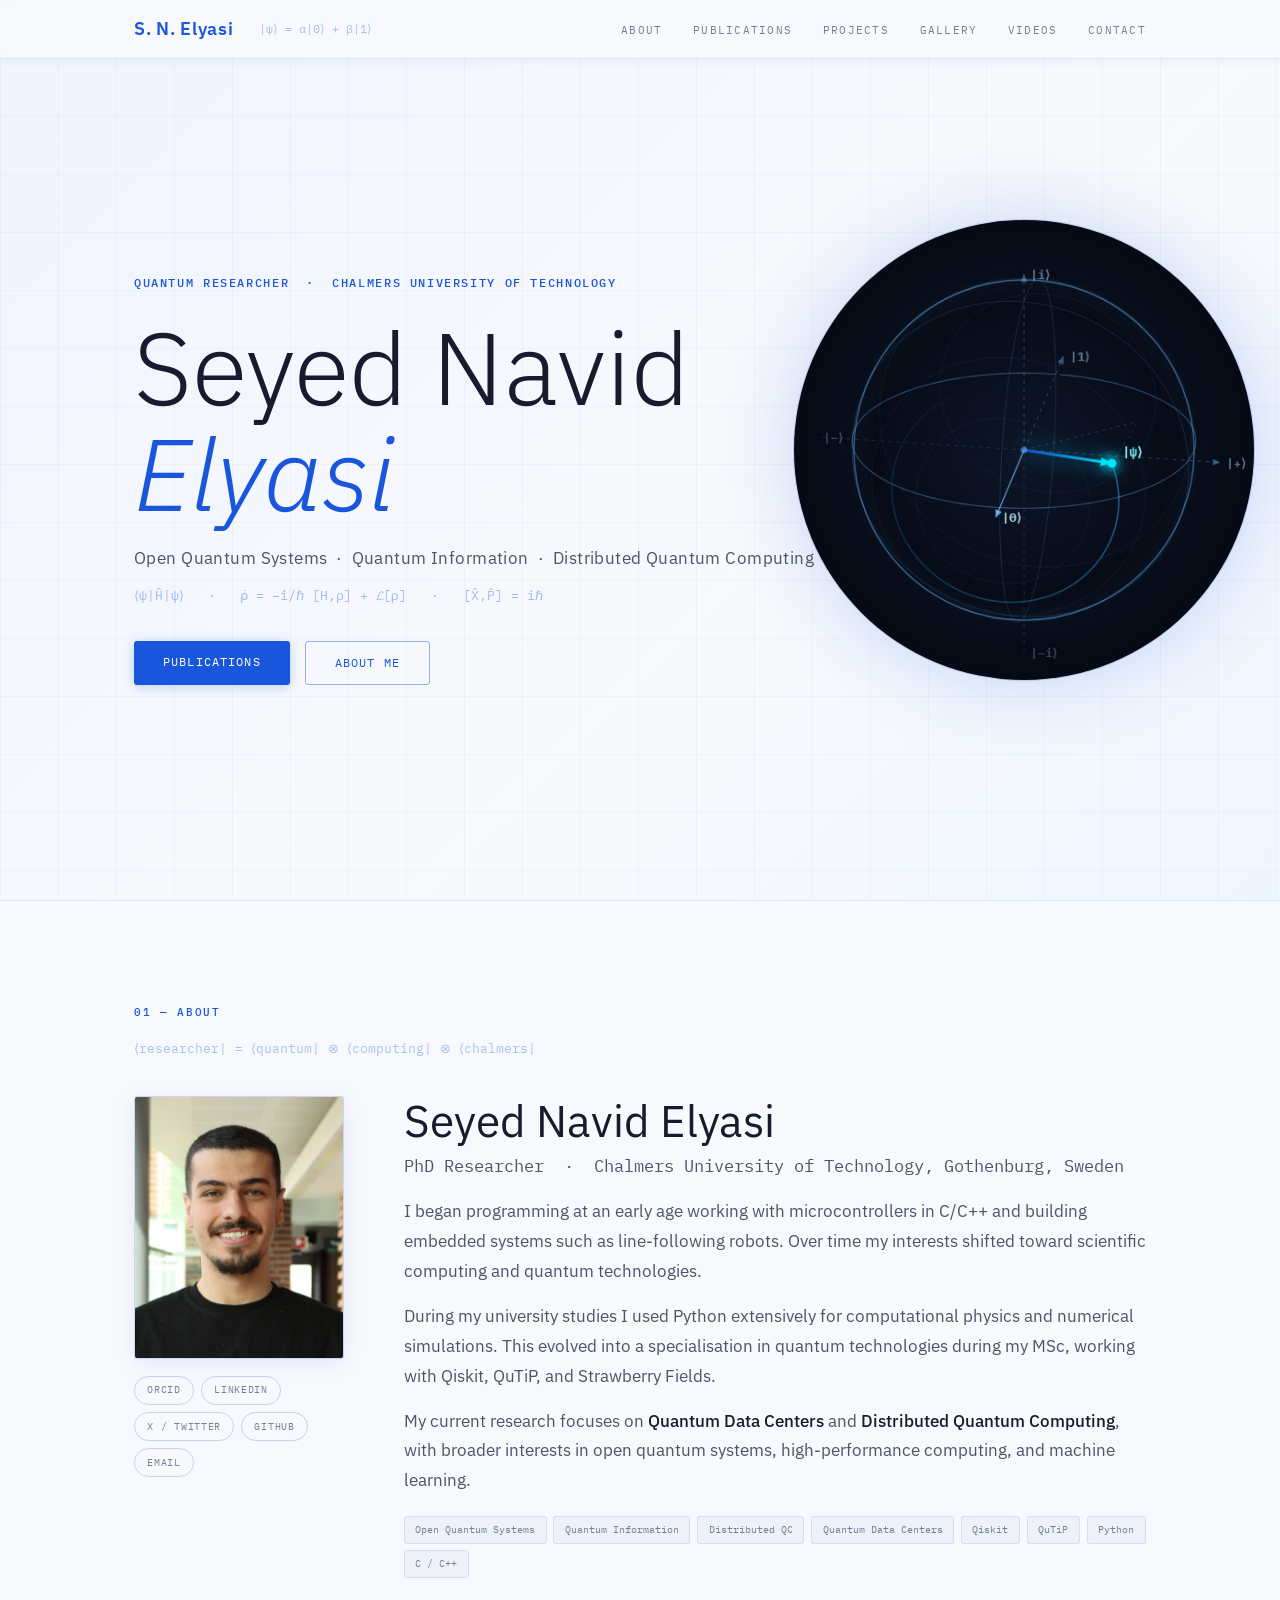
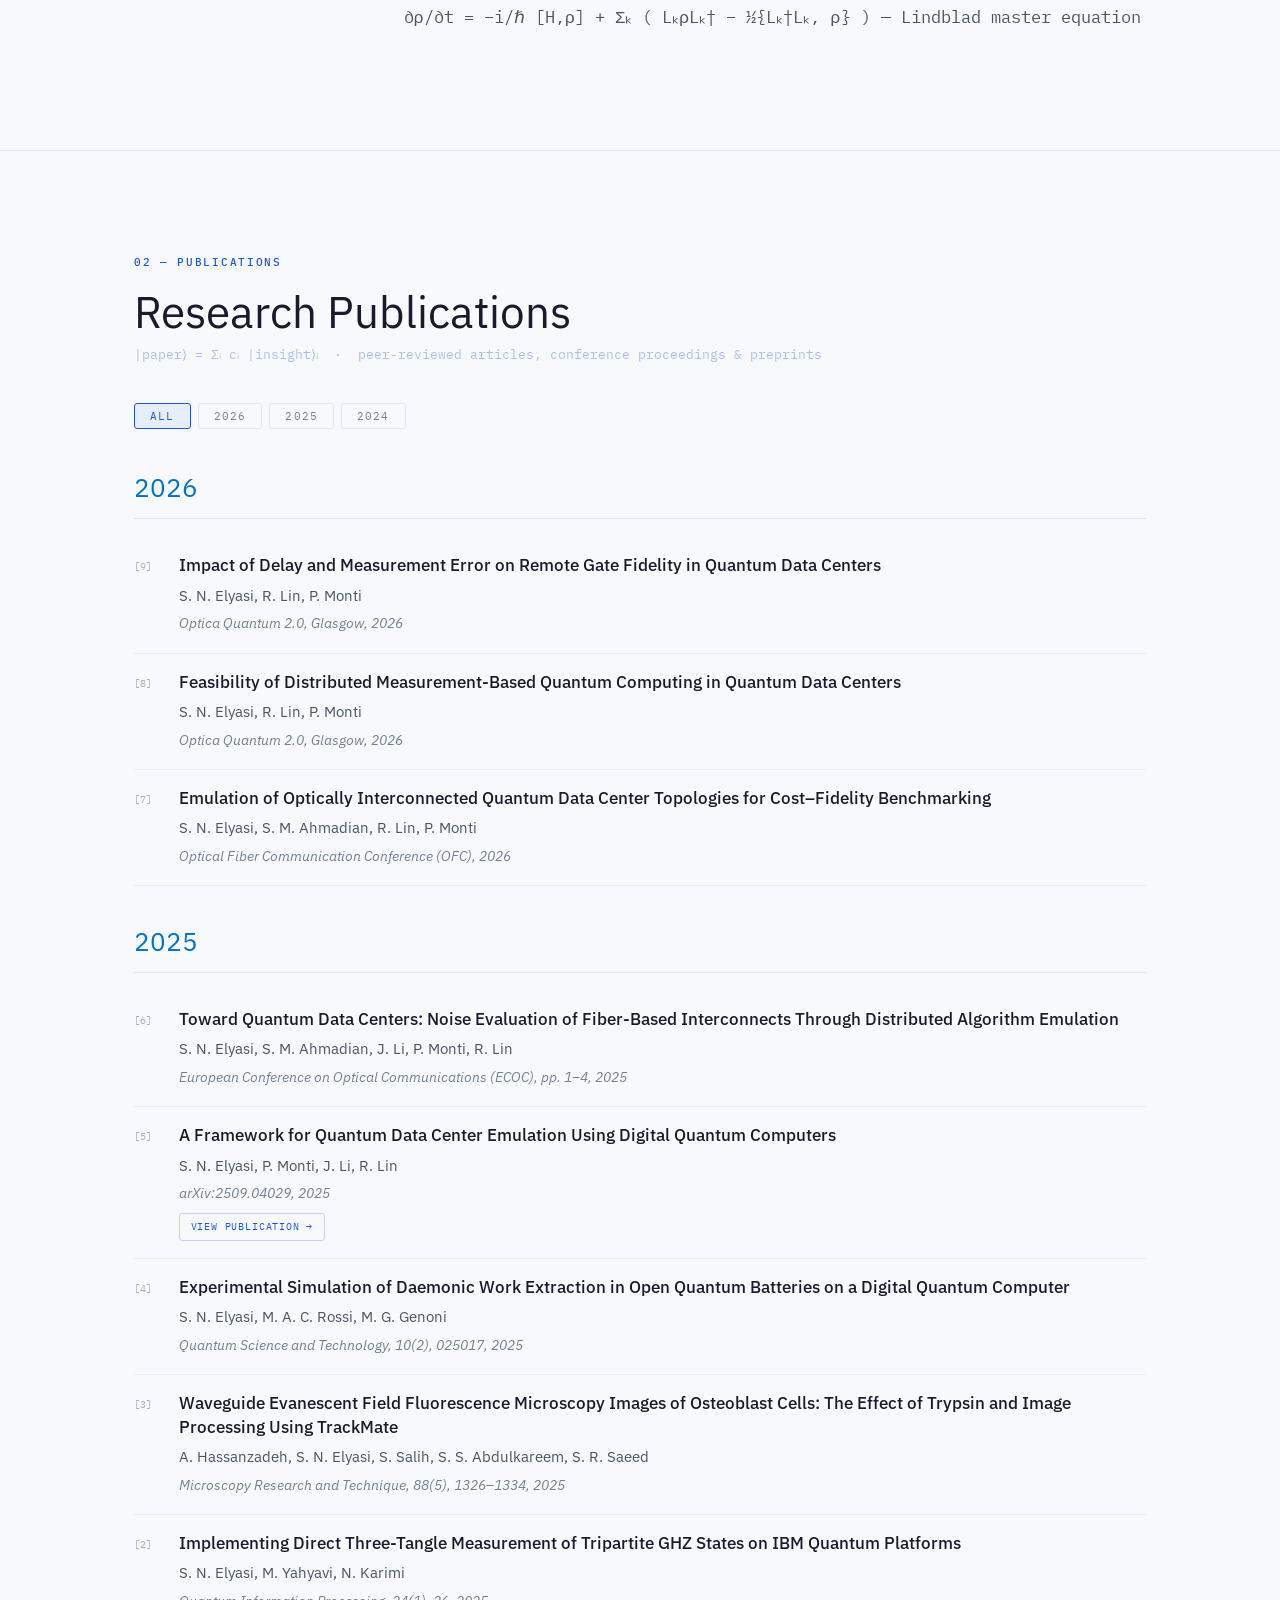
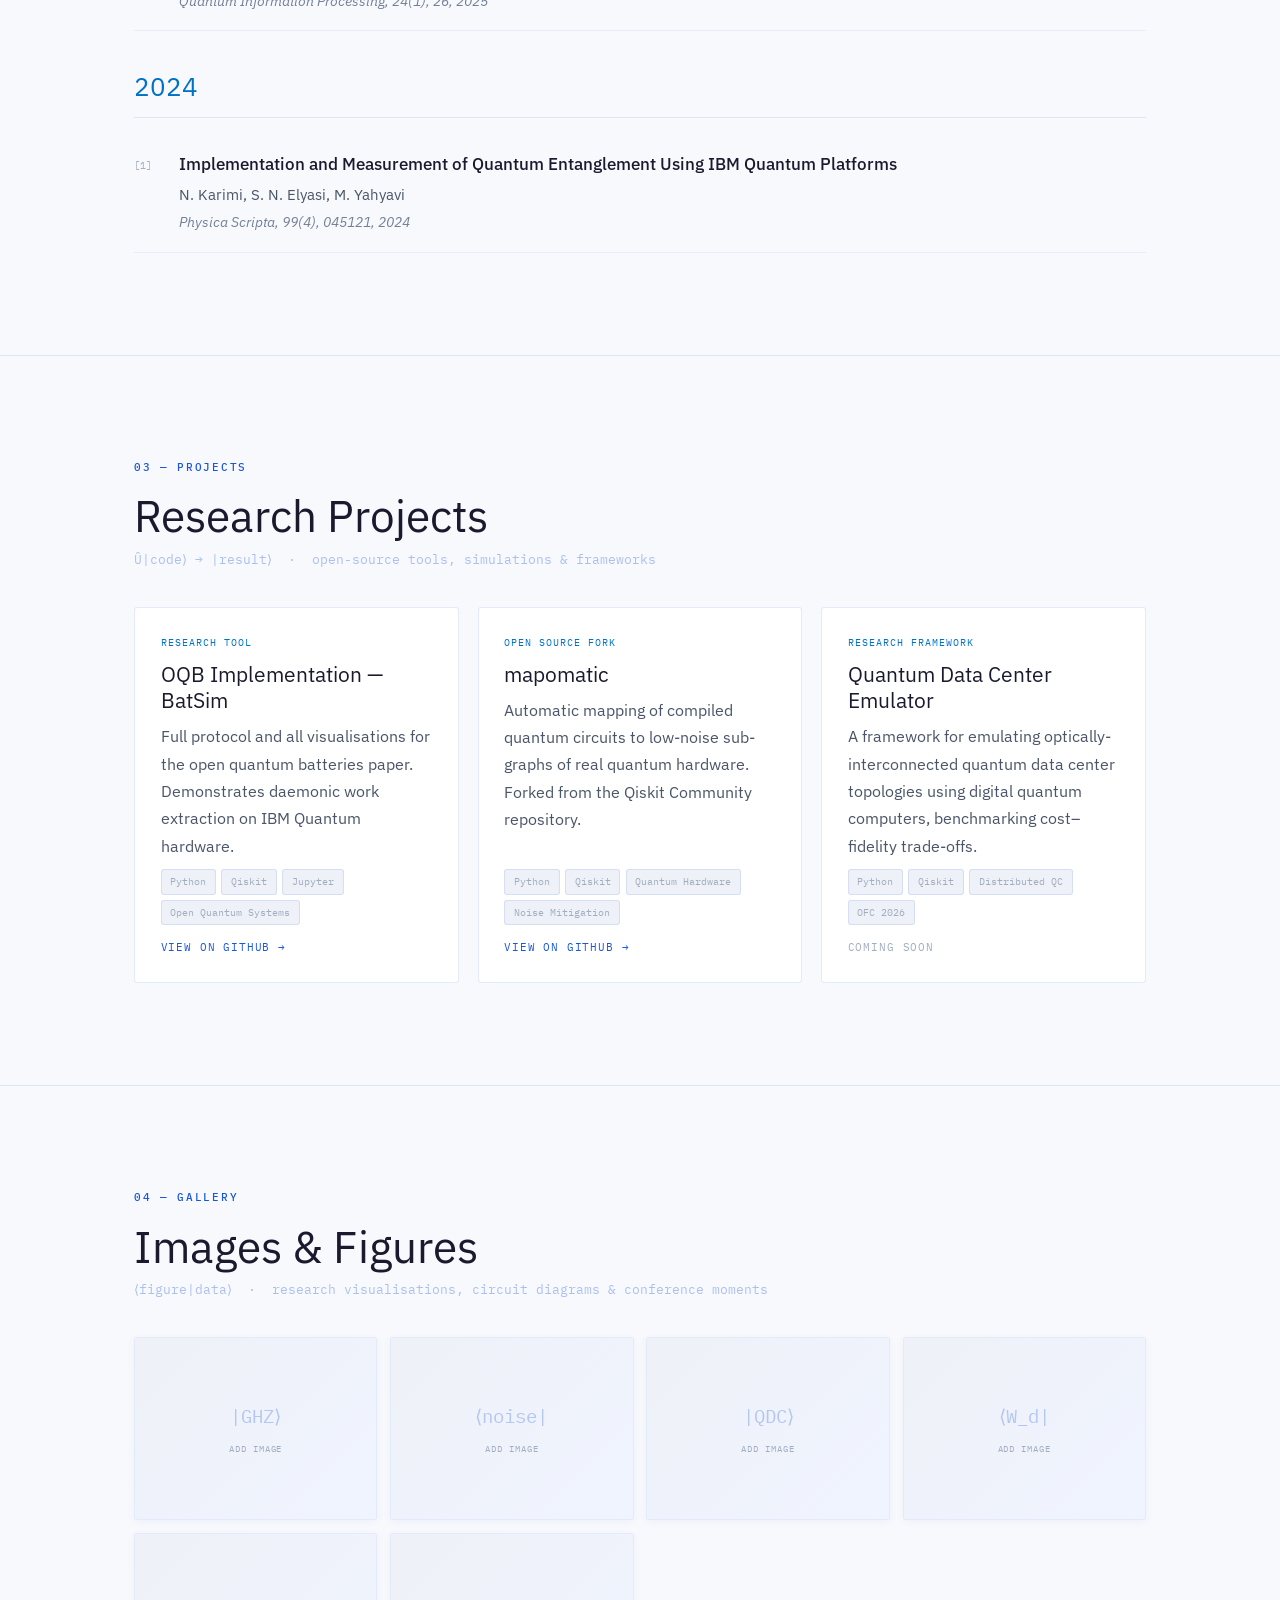
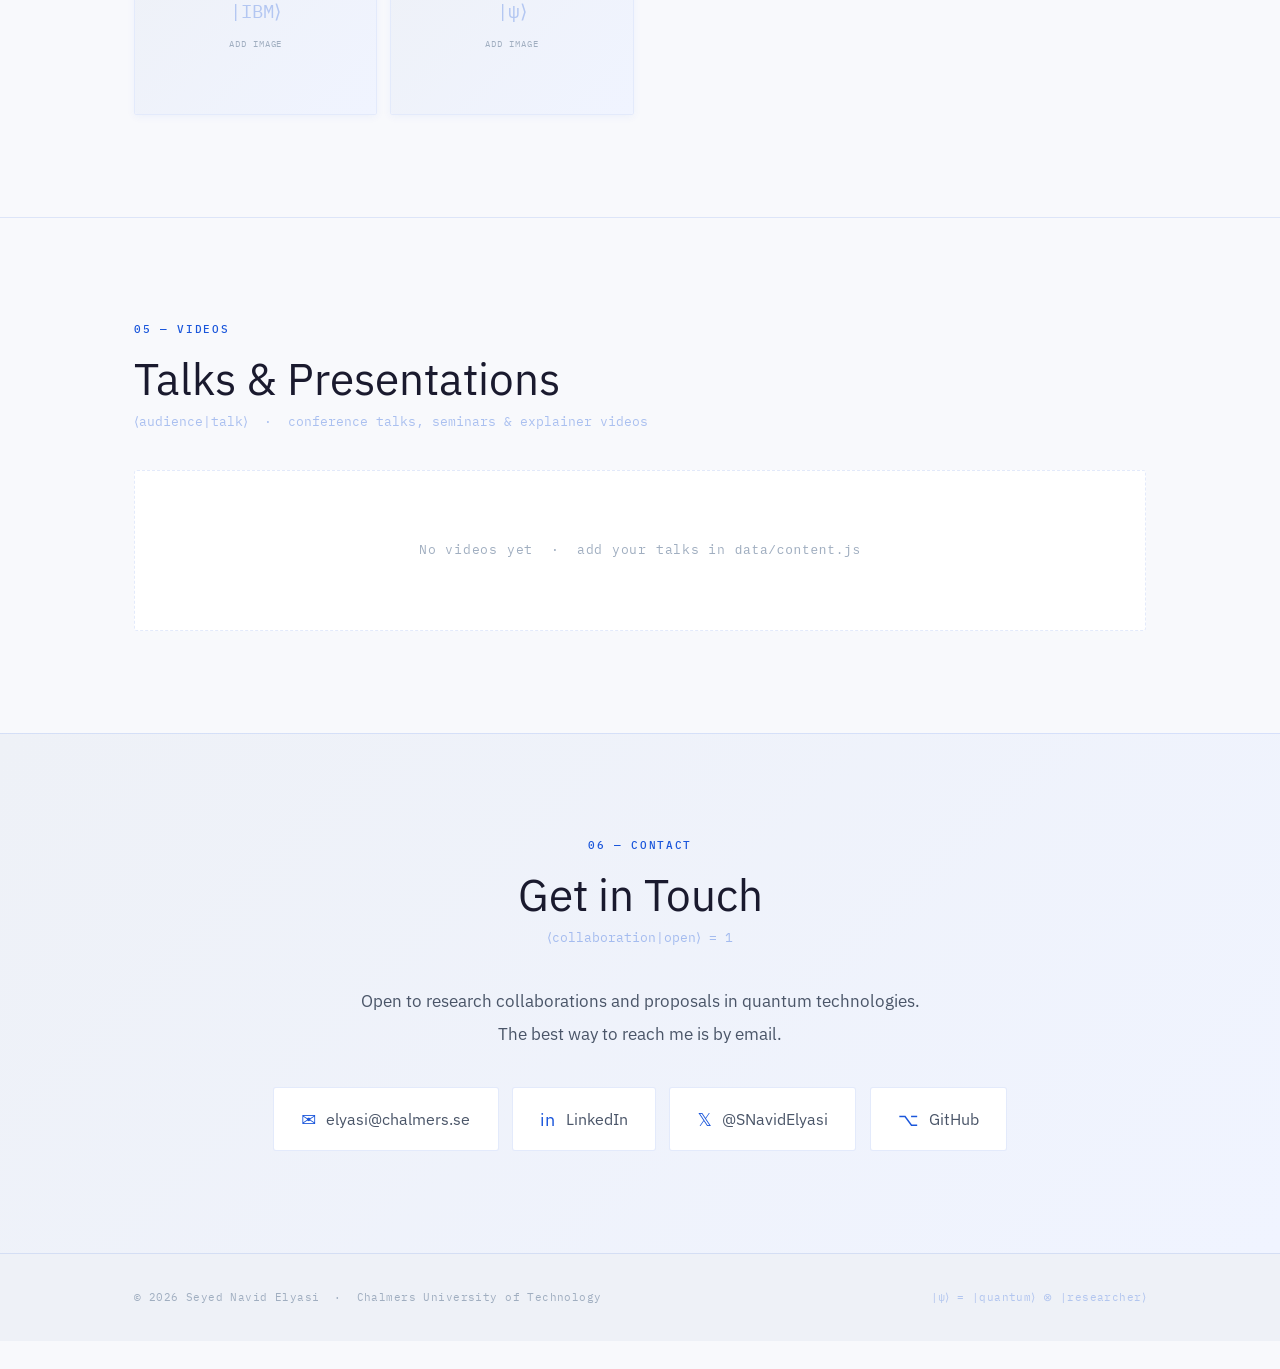
==== commit fd57f383: "New" ====
--- a/index.html
+++ b/index.html
@@ -1,172 +1,33 @@
 <!DOCTYPE html>
 <html lang="en">
 <head>
-<meta charset="UTF-8"/>
-<meta name="viewport" content="width=device-width, initial-scale=1.0"/>
-<title>Seyed Navid Elyasi | Quantum Researcher</title>
-<meta name="description" content="Academic portfolio of Seyed Navid Elyasi — Open Quantum Systems, Quantum Information, Distributed Quantum Computing, Chalmers University of Technology."/>
-<link rel="preconnect" href="https://fonts.googleapis.com"/>
-<link href="https://fonts.googleapis.com/css2?family=IBM+Plex+Sans:ital,wght@0,300;0,400;0,500;0,600;1,300;1,400&family=IBM+Plex+Serif:ital,wght@0,300;0,400;0,500;1,300;1,400&family=IBM+Plex+Mono:wght@300;400;500&display=swap" rel="stylesheet"/>
-<style>
-:root{
-  /* IBM Carbon dark theme */
-  --bg:#161616;--bg-soft:#1c1c1c;--bg-card:#262626;
-  /* IBM Blue 40 as primary accent (Qiskit electric blue) */
-  --gold:#78a9ff;--gold-dim:rgba(120,169,255,.55);--gold-ghost:rgba(120,169,255,.08);
-  /* Borders keyed to IBM blue */
-  --border:rgba(120,169,255,.14);--border-mid:rgba(120,169,255,.28);--border-hi:rgba(120,169,255,.50);
-  /* IBM neutral text scale */
-  --text:#f4f4f4;--text-dim:#a8b2c1;--text-mute:#6f7785;--text-ghost:#3d4451;
-  /* IBM Plex font family */
-  --mono:'IBM Plex Mono',monospace;--serif:'IBM Plex Serif',Georgia,serif;--display:'IBM Plex Sans',system-ui,sans-serif;
-  /* Cyan accent for Qiskit highlights */
-  --cyan:#33b1ff;--cyan-dim:rgba(51,177,255,.45);
-  --r:2px;--ease:.22s ease;--max:1080px;
-}
-*,*::before,*::after{box-sizing:border-box;margin:0;padding:0}
-html{scroll-behavior:smooth;font-size:17px}
-body{background:var(--bg);color:var(--text);font-family:var(--display);line-height:1.75;-webkit-font-smoothing:antialiased}
-a{color:var(--gold);text-decoration:none;transition:opacity var(--ease)}
-a:hover{opacity:.72}
-img{max-width:100%;display:block}
-strong{color:#f4f4f4;font-weight:500}
-::-webkit-scrollbar{width:5px}
-::-webkit-scrollbar-track{background:var(--bg)}
-::-webkit-scrollbar-thumb{background:var(--border-hi);border-radius:3px}
-
-#progress-bar{position:fixed;top:0;left:0;height:2px;width:0;background:var(--gold);z-index:999;transition:width .1s linear}
-
-.container{max-width:var(--max);margin:0 auto;padding:0 2rem}
-section{padding:6rem 0;border-top:1px solid var(--border)}
-
-/* NAV */
-#navbar{position:fixed;top:0;left:0;right:0;z-index:100;background:rgba(22,22,22,.92);backdrop-filter:blur(18px);border-bottom:1px solid var(--border)}
-.nav-inner{max-width:var(--max);margin:0 auto;padding:0 2rem;height:58px;display:flex;align-items:center;gap:1.5rem}
-.nav-brand{font-family:var(--display);font-size:1.05rem;color:var(--gold);letter-spacing:.04em;white-space:nowrap}
-.nav-dirac{font-family:var(--mono);font-size:.68rem;color:rgba(120,169,255,.28);white-space:nowrap}
-.nav-links{list-style:none;display:flex;gap:1.8rem;margin-left:auto}
-.nav-links a{font-family:var(--mono);font-size:.62rem;letter-spacing:.12em;text-transform:uppercase;color:var(--text-mute);transition:color var(--ease)}
-.nav-links a:hover,.nav-links a.active{color:var(--gold);opacity:1}
-.hamburger{display:none;background:none;border:none;color:var(--gold);font-size:1.3rem;cursor:pointer;margin-left:auto}
-.nav-mobile{display:none;flex-direction:column;list-style:none;background:var(--bg-soft);border-top:1px solid var(--border);padding:1rem 2rem;gap:1rem}
-.nav-mobile.open{display:flex}
-.nav-mobile a{font-family:var(--mono);font-size:.75rem;color:var(--text-dim);letter-spacing:.08em;text-transform:uppercase}
-
-/* HERO */
-#hero{min-height:100vh;padding-top:58px;display:flex;align-items:center;position:relative;overflow:hidden;border-top:none}
-.hero-grid{position:absolute;inset:0;background-image:linear-gradient(rgba(51,177,255,.027) 1px,transparent 1px),linear-gradient(90deg,rgba(51,177,255,.027) 1px,transparent 1px);background-size:58px 58px;pointer-events:none}
-.hero-content{position:relative;z-index:2;max-width:var(--max);margin:0 auto;padding:4rem 2rem;flex:1}
-.hero-kicker{font-family:var(--mono);font-size:.68rem;letter-spacing:.14em;text-transform:uppercase;color:var(--gold);margin-bottom:1.2rem}
-.hero-name{font-family:var(--display);font-size:clamp(3.2rem,8vw,6.2rem);font-weight:300;line-height:1.04;color:#f4f4f4;margin-bottom:1rem}
-.hero-name em{font-style:italic;color:var(--gold)}
-.hero-sub{font-size:1rem;color:var(--text-dim);margin-bottom:.6rem;letter-spacing:.025em}
-.hero-dirac{font-family:var(--mono);font-size:.78rem;color:rgba(120,169,255,.42);margin-bottom:2rem}
-.hero-cta{display:flex;gap:.9rem;flex-wrap:wrap}
-.btn-gold{display:inline-block;padding:.65rem 1.7rem;background:var(--gold);color:#161616;font-family:var(--mono);font-size:.68rem;letter-spacing:.1em;text-transform:uppercase;border-radius:var(--r);transition:opacity var(--ease),transform var(--ease)}
-.btn-gold:hover{opacity:.85;transform:translateY(-1px)}
-.btn-outline{display:inline-block;padding:.65rem 1.7rem;border:1px solid var(--border-hi);color:var(--text);font-family:var(--mono);font-size:.68rem;letter-spacing:.1em;text-transform:uppercase;border-radius:var(--r);transition:border-color var(--ease),color var(--ease)}
-.btn-outline:hover{border-color:var(--gold);color:var(--gold);opacity:1}
-.hero-bloch{position:absolute;right:2%;top:50%;transform:translateY(-50%);width:min(460px,44vw);z-index:1;opacity:.88}
-#bloch-canvas{width:100%;height:auto;display:block}
-
-/* SECTION COMMON */
-.sec-label{font-family:var(--mono);font-size:.62rem;letter-spacing:.16em;text-transform:uppercase;color:var(--gold);margin-bottom:.9rem}
-h2{font-family:var(--display);font-size:clamp(1.9rem,3.5vw,2.6rem);font-weight:400;color:#f4f4f4;line-height:1.12;margin-bottom:.4rem}
-.dirac-accent{font-family:var(--mono);font-size:.74rem;color:rgba(120,169,255,.38);margin-bottom:2.2rem;display:block}
-
-/* ABOUT */
-.about-grid{display:grid;grid-template-columns:210px 1fr;gap:3.5rem;align-items:start}
-.avatar{width:210px;aspect-ratio:4/5;overflow:hidden;border:1px solid var(--border-mid);border-radius:var(--r);background:var(--bg-card);position:relative}
-.avatar img{width:100%;height:100%;object-fit:cover;filter:grayscale(15%);transition:filter var(--ease)}
-.avatar img:hover{filter:grayscale(0)}
-.avatar-fallback{width:100%;height:100%;display:flex;align-items:center;justify-content:center;flex-direction:column;gap:.5rem;background:linear-gradient(135deg,var(--bg-card),#1c1c1c);font-family:var(--display);font-size:2.8rem;color:var(--gold)}
-.avatar-ket{font-family:var(--mono);font-size:.62rem;color:var(--gold-dim)}
-.social-pills{display:flex;flex-wrap:wrap;gap:.4rem;margin-top:1rem}
-.pill{font-family:var(--mono);font-size:.6rem;letter-spacing:.07em;text-transform:uppercase;padding:.28rem .72rem;border:1px solid var(--border-mid);border-radius:99px;color:var(--text-dim);transition:border-color var(--ease),color var(--ease)}
-.pill:hover{border-color:var(--gold);color:var(--gold);opacity:1}
-.affil{font-family:var(--mono);font-size:.72rem;color:var(--gold-dim);margin-bottom:1.2rem}
-.about-body p{font-size:1rem;color:#a8b2c1;margin-bottom:.9rem}
-.tag-row{display:flex;flex-wrap:wrap;gap:.4rem;margin-top:1.2rem}
-.tag-row span{font-family:var(--mono);font-size:.6rem;padding:.22rem .62rem;background:var(--bg-card);border:1px solid var(--border);color:var(--text-mute);border-radius:var(--r)}
-.lindblad{font-family:var(--mono);font-size:.68rem;color:rgba(120,169,255,.18);margin-top:1.5rem!important;font-style:normal!important}
-
-/* PUBLICATIONS */
-.pub-filters{display:flex;gap:.4rem;margin-bottom:2.2rem;flex-wrap:wrap}
-.pf{font-family:var(--mono);font-size:.62rem;letter-spacing:.1em;text-transform:uppercase;padding:.3rem .9rem;border:1px solid var(--border);background:none;color:var(--text-mute);cursor:pointer;border-radius:var(--r);transition:border-color var(--ease),color var(--ease)}
-.pf.active,.pf:hover{border-color:var(--gold);color:var(--gold)}
-.pub-year{font-family:var(--display);font-size:1.5rem;color:var(--cyan);border-bottom:1px solid var(--border);padding-bottom:.4rem;margin:2rem 0 1.1rem}
-.pub-year:first-child{margin-top:0}
-.pub-row{padding:1rem 0;border-bottom:1px solid rgba(120,169,255,.07);display:grid;grid-template-columns:28px 1fr;gap:0 1rem}
-.pub-n{font-family:var(--mono);font-size:.6rem;color:var(--text-ghost);padding-top:4px}
-.pub-title{font-size:1rem;font-weight:500;color:#f4f4f4;margin-bottom:.2rem;line-height:1.4}
-.pub-authors{font-size:.9rem;color:var(--text-dim);margin-bottom:.12rem}
-.pub-venue{font-size:.85rem;color:var(--text-mute);font-style:italic}
-.pub-link{display:inline-block;margin-top:.45rem;font-family:var(--mono);font-size:.6rem;letter-spacing:.08em;text-transform:uppercase;padding:.22rem .62rem;border:1px solid var(--border-mid);color:var(--gold);border-radius:var(--r);transition:background var(--ease)}
-.pub-link:hover{background:var(--gold-ghost);opacity:1}
-
-/* PROJECTS */
-.proj-grid{display:grid;grid-template-columns:repeat(auto-fill,minmax(300px,1fr));gap:1.1rem}
-.proj-card{background:var(--bg-card);border:1px solid var(--border);border-radius:var(--r);padding:1.5rem;display:flex;flex-direction:column;gap:.55rem;transition:border-color var(--ease),transform var(--ease),box-shadow var(--ease)}
-.proj-card:hover{border-color:var(--border-hi);transform:translateY(-2px);box-shadow:0 0 24px rgba(120,169,255,.10)}
-.proj-type{font-family:var(--mono);font-size:.6rem;letter-spacing:.1em;text-transform:uppercase;color:var(--cyan)}
-.proj-name{font-family:var(--display);font-size:1.25rem;color:#f4f4f4;line-height:1.25}
-.proj-desc{font-size:.92rem;color:var(--text-dim);flex:1}
-.proj-tags{display:flex;flex-wrap:wrap;gap:.3rem}
-.proj-tags span{font-family:var(--mono);font-size:.58rem;padding:.18rem .52rem;background:var(--bg);border:1px solid var(--border);color:var(--text-ghost);border-radius:var(--r)}
-.proj-link{font-family:var(--mono);font-size:.62rem;letter-spacing:.08em;text-transform:uppercase;color:var(--gold);margin-top:.2rem}
-
-/* GALLERY */
-.gal-grid{display:grid;grid-template-columns:repeat(auto-fill,minmax(240px,1fr));gap:.75rem}
-.gal-item{aspect-ratio:4/3;background:var(--bg-card);border:1px solid var(--border);border-radius:var(--r);overflow:hidden;cursor:pointer;position:relative}
-.gal-item img{width:100%;height:100%;object-fit:cover;filter:grayscale(18%);transition:transform .4s ease,filter .35s ease}
-.gal-item:hover img{transform:scale(1.04);filter:grayscale(0)}
-.gal-placeholder{width:100%;height:100%;display:flex;flex-direction:column;align-items:center;justify-content:center;gap:.5rem}
-.gal-ket{font-family:var(--mono);font-size:1.1rem;color:rgba(51,177,255,.32)}
-.gal-label{font-family:var(--mono);font-size:.55rem;letter-spacing:.1em;text-transform:uppercase;color:var(--text-ghost)}
-.gal-cap{position:absolute;bottom:0;left:0;right:0;background:linear-gradient(transparent,rgba(0,0,0,.72));padding:1rem .9rem .75rem;transform:translateY(100%);transition:transform var(--ease)}
-.gal-item:hover .gal-cap{transform:translateY(0)}
-.gal-cap p{font-size:.85rem;color:#f4f4f4}
-.lightbox{display:none;position:fixed;inset:0;z-index:300;background:rgba(0,0,0,.92);align-items:center;justify-content:center;flex-direction:column;gap:1rem}
-.lightbox.open{display:flex}
-.lightbox img{max-width:90vw;max-height:80vh;object-fit:contain;border:1px solid var(--border)}
-.lightbox p{color:var(--text-dim);font-size:.95rem}
-.lb-close{position:absolute;top:1.5rem;right:1.5rem;background:none;border:1px solid var(--border);color:var(--text-dim);font-size:1.4rem;width:42px;height:42px;border-radius:50%;cursor:pointer;line-height:1}
-.lb-close:hover{border-color:var(--gold);color:var(--gold)}
-
-/* VIDEOS */
-.vid-grid{display:grid;grid-template-columns:repeat(auto-fill,minmax(320px,1fr));gap:1.1rem}
-.vid-card{background:var(--bg-card);border:1px solid var(--border);border-radius:var(--r);overflow:hidden;transition:border-color var(--ease),transform var(--ease)}
-.vid-card:hover{border-color:var(--border-hi);transform:translateY(-2px)}
-.vid-embed{position:relative;padding-bottom:56.25%;height:0;background:#000}
-.vid-embed iframe{position:absolute;top:0;left:0;width:100%;height:100%;border:none}
-.vid-info{padding:1.1rem 1.3rem}
-.vid-title{font-family:var(--display);font-size:1.1rem;color:#f4f4f4;margin-bottom:.2rem}
-.vid-meta{font-family:var(--mono);font-size:.68rem;color:var(--text-ghost)}
-.vid-empty{grid-column:1/-1;text-align:center;padding:4rem 2rem;border:1px dashed var(--border);border-radius:var(--r);font-family:var(--mono);font-size:.75rem;color:var(--text-ghost);letter-spacing:.06em}
-
-/* CONTACT */
-#contact{background:var(--bg-soft)}
-.contact-wrap{text-align:center}
-.contact-sub{color:var(--text-dim);font-size:1rem;margin-bottom:2.2rem;line-height:1.9}
-.contact-cards{display:flex;justify-content:center;flex-wrap:wrap;gap:.8rem}
-.cc{display:flex;align-items:center;gap:.6rem;padding:.9rem 1.6rem;background:var(--bg-card);border:1px solid var(--border);border-radius:var(--r);color:var(--text-dim);font-size:.95rem;transition:border-color var(--ease),color var(--ease)}
-.cc:hover{border-color:var(--gold);color:var(--gold);opacity:1}
-.cc-icon{color:var(--gold);font-size:1.05rem}
-
-footer{border-top:1px solid var(--border);padding:2rem 0}
-.footer-inner{display:flex;justify-content:space-between;align-items:center;flex-wrap:wrap;gap:.8rem;font-family:var(--mono);font-size:.62rem;color:var(--text-ghost);letter-spacing:.04em}
-.footer-dirac{color:rgba(120,169,255,.22)}
-
-.fade-up{opacity:0;transform:translateY(22px);transition:opacity .55s ease,transform .55s ease}
-.fade-up.visible{opacity:1;transform:translateY(0)}
-
-@media(max-width:860px){.hero-bloch{width:38vw;opacity:.4}.about-grid{grid-template-columns:1fr}.avatar{max-width:240px;margin:0 auto}.social-pills{justify-content:center}}
-@media(max-width:640px){html{font-size:16px}.nav-links,.nav-dirac{display:none}.hamburger{display:block}.hero-bloch{display:none}section{padding:4.5rem 0}.vid-grid{grid-template-columns:1fr}.footer-inner{flex-direction:column;text-align:center}}
-</style>
+  <meta charset="UTF-8"/>
+  <meta name="viewport" content="width=device-width, initial-scale=1.0"/>
+  <title>Seyed Navid Elyasi | Quantum Researcher</title>
+  <meta name="description" content="Academic portfolio of Seyed Navid Elyasi — Open Quantum Systems, Quantum Information, Distributed Quantum Computing, Chalmers University of Technology."/>
+
+  <!-- Google Fonts -->
+  <link rel="preconnect" href="https://fonts.googleapis.com"/>
+  <link href="https://fonts.googleapis.com/css2?family=IBM+Plex+Sans:ital,wght@0,300;0,400;0,500;0,600;1,300;1,400&family=IBM+Plex+Serif:ital,wght@0,300;0,400;0,500;1,300;1,400&family=IBM+Plex+Mono:wght@300;400;500&display=swap" rel="stylesheet"/>
+
+  <!-- Stylesheets — each file controls one concern -->
+  <link rel="stylesheet" href="css/variables.css"/>
+  <link rel="stylesheet" href="css/base.css"/>
+  <link rel="stylesheet" href="css/navbar.css"/>
+  <link rel="stylesheet" href="css/hero.css"/>
+  <link rel="stylesheet" href="css/about.css"/>
+  <link rel="stylesheet" href="css/publications.css"/>
+  <link rel="stylesheet" href="css/sections.css"/>
 </head>
 <body>
+
+<!-- ── Scroll progress indicator ── -->
 <div id="progress-bar"></div>
 
+
+<!-- ══════════════════════════════════════
+     NAVIGATION
+     ══════════════════════════════════════ -->
 <nav id="navbar">
   <div class="nav-inner">
     <span class="nav-brand">S. N. Elyasi</span>
@@ -182,12 +43,19 @@
     <button class="hamburger" id="hamburger">&#9776;</button>
   </div>
   <ul class="nav-mobile" id="nav-mobile">
-    <li><a href="#about">About</a></li><li><a href="#publications">Publications</a></li>
-    <li><a href="#projects">Projects</a></li><li><a href="#gallery">Gallery</a></li>
-    <li><a href="#videos">Videos</a></li><li><a href="#contact">Contact</a></li>
+    <li><a href="#about">About</a></li>
+    <li><a href="#publications">Publications</a></li>
+    <li><a href="#projects">Projects</a></li>
+    <li><a href="#gallery">Gallery</a></li>
+    <li><a href="#videos">Videos</a></li>
+    <li><a href="#contact">Contact</a></li>
   </ul>
 </nav>
 
+
+<!-- ══════════════════════════════════════
+     HERO
+     ══════════════════════════════════════ -->
 <header id="hero">
   <div class="hero-grid"></div>
   <div class="hero-content">
@@ -200,26 +68,37 @@
       <a href="#about" class="btn-outline">About Me</a>
     </div>
   </div>
-  <div class="hero-bloch"><canvas id="bloch-canvas" width="500" height="500"></canvas></div>
+  <!-- Animated Bloch sphere (drawn by js/bloch.js) -->
+  <div class="hero-bloch">
+    <canvas id="bloch-canvas" width="500" height="500"></canvas>
+  </div>
 </header>
 
+
+<!-- ══════════════════════════════════════
+     ABOUT
+     ══════════════════════════════════════ -->
 <section id="about">
   <div class="container">
     <div class="sec-label">01 &mdash; About</div>
     <p class="dirac-accent">⟨researcher| = ⟨quantum| ⊗ ⟨computing| ⊗ ⟨chalmers|</p>
     <div class="about-grid">
+
+      <!-- Left column: photo + social -->
       <div>
         <div class="avatar">
-          <img src="navid.png" alt="Seyed Navid Elyasi"/>
+          <img src="assets/images/navid.png" alt="Seyed Navid Elyasi"/>
         </div>
         <div class="social-pills">
-          <a href="https://orcid.org/0009-0008-2562-9039" target="_blank" class="pill">ORCID</a>
+          <a href="https://orcid.org/0009-0008-2562-9039"             target="_blank" class="pill">ORCID</a>
           <a href="https://www.linkedin.com/in/navid-elyasi-49063922b/" target="_blank" class="pill">LinkedIn</a>
-          <a href="https://x.com/SNavidElyasi" target="_blank" class="pill">X / Twitter</a>
-          <a href="https://github.com/nelyasi" target="_blank" class="pill">GitHub</a>
-          <a href="mailto:elyasi@chalmers.se" class="pill">Email</a>
+          <a href="https://x.com/SNavidElyasi"                         target="_blank" class="pill">X / Twitter</a>
+          <a href="https://github.com/nelyasi"                          target="_blank" class="pill">GitHub</a>
+          <a href="mailto:elyasi@chalmers.se"                                          class="pill">Email</a>
         </div>
       </div>
+
+      <!-- Right column: bio -->
       <div class="about-body">
         <h2>Seyed Navid Elyasi</h2>
         <p class="affil">PhD Researcher &nbsp;·&nbsp; Chalmers University of Technology, Gothenburg, Sweden</p>
@@ -232,15 +111,22 @@
         </div>
         <p class="lindblad">∂ρ/∂t = −i/ℏ [H,ρ] + Σₖ ( LₖρLₖ† − ½{Lₖ†Lₖ, ρ} ) — Lindblad master equation</p>
       </div>
-    </div>
-  </div>
-</section>
-
+
+    </div>
+  </div>
+</section>
+
+
+<!-- ══════════════════════════════════════
+     PUBLICATIONS
+     ══════════════════════════════════════ -->
 <section id="publications">
   <div class="container">
     <div class="sec-label">02 &mdash; Publications</div>
     <h2>Research Publications</h2>
     <p class="dirac-accent">|paper⟩ = Σᵢ cᵢ |insight⟩ᵢ &nbsp;·&nbsp; peer-reviewed articles, conference proceedings &amp; preprints</p>
+
+    <!-- Year filter buttons (rendered by render.js) -->
     <div class="pub-filters">
       <button class="pf active" data-year="all">All</button>
       <button class="pf" data-year="2026">2026</button>
@@ -251,6 +137,10 @@
   </div>
 </section>
 
+
+<!-- ══════════════════════════════════════
+     PROJECTS
+     ══════════════════════════════════════ -->
 <section id="projects">
   <div class="container">
     <div class="sec-label">03 &mdash; Projects</div>
@@ -260,6 +150,10 @@
   </div>
 </section>
 
+
+<!-- ══════════════════════════════════════
+     GALLERY
+     ══════════════════════════════════════ -->
 <section id="gallery">
   <div class="container">
     <div class="sec-label">04 &mdash; Gallery</div>
@@ -267,12 +161,19 @@
     <p class="dirac-accent">⟨figure|data⟩ &nbsp;·&nbsp; research visualisations, circuit diagrams &amp; conference moments</p>
     <div class="gal-grid" id="gal-grid"></div>
   </div>
+
+  <!-- Lightbox overlay -->
   <div class="lightbox" id="lightbox">
     <button class="lb-close" id="lb-close">&times;</button>
-    <img id="lb-img" src="" alt=""/><p id="lb-cap"></p>
-  </div>
-</section>
-
+    <img id="lb-img" src="" alt=""/>
+    <p id="lb-cap"></p>
+  </div>
+</section>
+
+
+<!-- ══════════════════════════════════════
+     VIDEOS
+     ══════════════════════════════════════ -->
 <section id="videos">
   <div class="container">
     <div class="sec-label">05 &mdash; Videos</div>
@@ -282,21 +183,32 @@
   </div>
 </section>
 
+
+<!-- ══════════════════════════════════════
+     CONTACT
+     ══════════════════════════════════════ -->
 <section id="contact">
   <div class="container contact-wrap">
     <div class="sec-label">06 &mdash; Contact</div>
     <h2>Get in Touch</h2>
     <p class="dirac-accent" style="text-align:center;">⟨collaboration|open⟩ = 1</p>
-    <p class="contact-sub">Open to research collaborations and proposals in quantum technologies.<br>The best way to reach me is by email.</p>
+    <p class="contact-sub">
+      Open to research collaborations and proposals in quantum technologies.<br>
+      The best way to reach me is by email.
+    </p>
     <div class="contact-cards">
-      <a href="mailto:elyasi@chalmers.se" class="cc"><span class="cc-icon">✉</span><span>elyasi@chalmers.se</span></a>
-      <a href="https://www.linkedin.com/in/navid-elyasi-49063922b/" target="_blank" class="cc"><span class="cc-icon">in</span><span>LinkedIn</span></a>
-      <a href="https://x.com/SNavidElyasi" target="_blank" class="cc"><span class="cc-icon">𝕏</span><span>@SNavidElyasi</span></a>
-      <a href="https://github.com/nelyasi" target="_blank" class="cc"><span class="cc-icon">⌥</span><span>GitHub</span></a>
-    </div>
-  </div>
-</section>
-
+      <a href="mailto:elyasi@chalmers.se"                              class="cc"><span class="cc-icon">✉</span><span>elyasi@chalmers.se</span></a>
+      <a href="https://www.linkedin.com/in/navid-elyasi-49063922b/"  target="_blank" class="cc"><span class="cc-icon">in</span><span>LinkedIn</span></a>
+      <a href="https://x.com/SNavidElyasi"                           target="_blank" class="cc"><span class="cc-icon">𝕏</span><span>@SNavidElyasi</span></a>
+      <a href="https://github.com/nelyasi"                            target="_blank" class="cc"><span class="cc-icon">⌥</span><span>GitHub</span></a>
+    </div>
+  </div>
+</section>
+
+
+<!-- ══════════════════════════════════════
+     FOOTER
+     ══════════════════════════════════════ -->
 <footer>
   <div class="container footer-inner">
     <span>&copy; 2026 Seyed Navid Elyasi &nbsp;·&nbsp; Chalmers University of Technology</span>
@@ -304,262 +216,19 @@
   </div>
 </footer>
 
-<script>
-/* ─────────────────────────────────────────────────────────────
-   ✏️  EDIT YOUR CONTENT HERE
-   ───────────────────────────────────────────────────────────── */
-
-const PUBLICATIONS = [
-  {year:2026,title:"Impact of Delay and Measurement Error on Remote Gate Fidelity in Quantum Data Centers",authors:"S. N. Elyasi, R. Lin, P. Monti",venue:"Optica Quantum 2.0, Glasgow, 2026",url:null},
-  {year:2026,title:"Feasibility of Distributed Measurement-Based Quantum Computing in Quantum Data Centers",authors:"S. N. Elyasi, R. Lin, P. Monti",venue:"Optica Quantum 2.0, Glasgow, 2026",url:null},
-  {year:2026,title:"Emulation of Optically Interconnected Quantum Data Center Topologies for Cost–Fidelity Benchmarking",authors:"S. N. Elyasi, S. M. Ahmadian, R. Lin, P. Monti",venue:"Optical Fiber Communication Conference (OFC), 2026",url:null},
-  {year:2025,title:"Toward Quantum Data Centers: Noise Evaluation of Fiber-Based Interconnects Through Distributed Algorithm Emulation",authors:"S. N. Elyasi, S. M. Ahmadian, J. Li, P. Monti, R. Lin",venue:"European Conference on Optical Communications (ECOC), pp. 1–4, 2025",url:null},
-  {year:2025,title:"A Framework for Quantum Data Center Emulation Using Digital Quantum Computers",authors:"S. N. Elyasi, P. Monti, J. Li, R. Lin",venue:"arXiv:2509.04029, 2025",url:"https://arxiv.org/abs/2509.04029"},
-  {year:2025,title:"Experimental Simulation of Daemonic Work Extraction in Open Quantum Batteries on a Digital Quantum Computer",authors:"S. N. Elyasi, M. A. C. Rossi, M. G. Genoni",venue:"Quantum Science and Technology, 10(2), 025017, 2025",url:null},
-  {year:2025,title:"Waveguide Evanescent Field Fluorescence Microscopy Images of Osteoblast Cells: The Effect of Trypsin and Image Processing Using TrackMate",authors:"A. Hassanzadeh, S. N. Elyasi, S. Salih, S. S. Abdulkareem, S. R. Saeed",venue:"Microscopy Research and Technique, 88(5), 1326–1334, 2025",url:null},
-  {year:2025,title:"Implementing Direct Three-Tangle Measurement of Tripartite GHZ States on IBM Quantum Platforms",authors:"S. N. Elyasi, M. Yahyavi, N. Karimi",venue:"Quantum Information Processing, 24(1), 26, 2025",url:null},
-  {year:2024,title:"Implementation and Measurement of Quantum Entanglement Using IBM Quantum Platforms",authors:"N. Karimi, S. N. Elyasi, M. Yahyavi",venue:"Physica Scripta, 99(4), 045121, 2024",url:null},
-  // ADD: {year:2027,title:"...",authors:"...",venue:"...",url:"https://..."},
-];
-
-const PROJECTS = [
-  {type:"Research Tool",name:"OQB Implementation — BatSim",desc:"Full protocol and all visualisations for the open quantum batteries paper. Demonstrates daemonic work extraction on IBM Quantum hardware.",tags:["Python","Qiskit","Jupyter","Open Quantum Systems"],url:"https://github.com/nelyasi/OQB-implementation---Batsim"},
-  {type:"Open Source Fork",name:"mapomatic",desc:"Automatic mapping of compiled quantum circuits to low-noise sub-graphs of real quantum hardware. Forked from the Qiskit Community repository.",tags:["Python","Qiskit","Quantum Hardware","Noise Mitigation"],url:"https://github.com/nelyasi/mapomatic"},
-  {type:"Research Framework",name:"Quantum Data Center Emulator",desc:"A framework for emulating optically-interconnected quantum data center topologies using digital quantum computers, benchmarking cost–fidelity trade-offs.",tags:["Python","Qiskit","Distributed QC","OFC 2026"],url:null},
-  // ADD: {type:"...",name:"...",desc:"...",tags:["..."],url:"https://..."},
-];
-
-const GALLERY = [
-  // To add an image: upload the file next to index.html, then add an entry:
-  // {src:"my-figure.png", caption:"Description of the figure"},
-  {src:null,caption:"Quantum circuit diagram — GHZ state preparation",dirac:"|GHZ⟩"},
-  {src:null,caption:"Noise evaluation — fiber-based interconnects",dirac:"⟨noise|"},
-  {src:null,caption:"Quantum data center topology schematic",dirac:"|QDC⟩"},
-  {src:null,caption:"Daemonic work extraction protocol",dirac:"⟨W_d|"},
-  {src:null,caption:"IBM Quantum hardware results",dirac:"|IBM⟩"},
-  {src:null,caption:"Bloch sphere visualisation",dirac:"|ψ⟩"},
-];
-
-const VIDEOS = [
-  // To add a YouTube talk, find the video ID (the part after ?v= in the URL):
-  // {type:"youtube", videoId:"YOUR_VIDEO_ID", title:"Talk Title", meta:"Conference · 2026"},
-];
-
-/* ─────────────────────────────────────────────────────────────
-   BLOCH SPHERE
-   ───────────────────────────────────────────────────────────── */
-(function(){
-  const cv=document.getElementById('bloch-canvas');
-  if(!cv)return;
-  const c=cv.getContext('2d');
-  const W=500,H=500,ox=250,oy=250,R=185,TX=0.40;
-  let t=0;
-
-  function p3(x,y,z,ry){
-    const x1=x*Math.cos(ry)-z*Math.sin(ry),z1=x*Math.sin(ry)+z*Math.cos(ry);
-    const y2=y*Math.cos(TX)-z1*Math.sin(TX),z2=y*Math.sin(TX)+z1*Math.cos(TX);
-    const s=1/(1+z2*0.15);
-    return{px:ox+x1*R*s,py:oy-y2*R*s};
-  }
-
-  function gc(nx,ny,nz,ry,al,lw){
-    let tx,ty,tz;
-    if(Math.abs(nx)<0.9){tx=0;ty=nz;tz=-ny}else{tx=-nz;ty=0;tz=nx}
-    const tl=Math.hypot(tx,ty,tz);tx/=tl;ty/=tl;tz/=tl;
-    const bx=ny*tz-nz*ty,by=nz*tx-nx*tz,bz=nx*ty-ny*tx;
-    c.beginPath();let f=true;
-    for(let a=0;a<=Math.PI*2+.01;a+=.035){
-      const cs=Math.cos(a),sn=Math.sin(a);
-      const pt=p3(cs*tx+sn*bx,cs*ty+sn*by,cs*tz+sn*bz,ry);
-      f?(c.moveTo(pt.px,pt.py),f=false):c.lineTo(pt.px,pt.py);
-    }
-    c.strokeStyle=`rgba(120,169,255,${al})`;c.lineWidth=lw;c.stroke();
-  }
-
-  function lr(zl,ry,al){
-    const r=Math.sqrt(Math.max(0,1-zl*zl));
-    c.beginPath();let f=true;
-    for(let a=0;a<=Math.PI*2+.01;a+=.04){
-      const pt=p3(Math.cos(a)*r,Math.sin(a)*r,zl,ry);
-      f?(c.moveTo(pt.px,pt.py),f=false):c.lineTo(pt.px,pt.py);
-    }
-    c.strokeStyle=`rgba(120,169,255,${al})`;c.lineWidth=.55;c.stroke();
-  }
-
-  function ax(x,y,z,lb,ry,al,dash){
-    const o=p3(0,0,0,ry),e=p3(x*1.2,y*1.2,z*1.2,ry);
-    c.beginPath();c.moveTo(o.px,o.py);c.lineTo(e.px,e.py);
-    c.strokeStyle=`rgba(120,169,255,${al})`;c.lineWidth=dash?.7:.9;
-    if(dash)c.setLineDash([4,5]);c.stroke();c.setLineDash([]);
-    if(al>0.25){
-      const ang=Math.atan2(e.py-o.py,e.px-o.px);
-      c.beginPath();c.moveTo(e.px,e.py);
-      c.lineTo(e.px-9*Math.cos(ang-.42),e.py-9*Math.sin(ang-.42));
-      c.lineTo(e.px-9*Math.cos(ang+.42),e.py-9*Math.sin(ang+.42));
-      c.closePath();c.fillStyle=`rgba(120,169,255,${al})`;c.fill();
-    }
-    c.fillStyle=`rgba(120,169,255,${Math.min(1,al*1.2)})`;
-    c.font='13px "IBM Plex Mono",monospace';
-    c.fillText(lb,e.px+6,e.py+4);
-  }
-
-  function frame(){
-    c.clearRect(0,0,W,H);
-    const ry=t*0.30;
-
-    // sphere ring
-    c.beginPath();c.arc(ox,oy,R,0,Math.PI*2);
-    c.strokeStyle='rgba(120,169,255,0.20)';c.lineWidth=1;c.stroke();
-
-    // great circles + latitude rings
-    gc(0,1,0,ry,.17,.9);gc(1,0,0,ry,.10,.65);gc(0,0,1,ry,.10,.65);
-    [.5,-.5,.82,-.82].forEach(z=>lr(z,ry,.055));
-
-    // axes
-    ax(0,0,1,'|0⟩',ry,.65,false);ax(0,0,-1,'|1⟩',ry,.28,true);
-    ax(1,0,0,'|+⟩',ry,.28,true);ax(-1,0,0,'|−⟩',ry,.16,true);
-    ax(0,1,0,'|i⟩',ry,.28,true);ax(0,-1,0,'|−i⟩',ry,.16,true);
-
-    // state vector
-    const th=Math.PI/3.8,phi=t*0.60;
-    const sx=Math.sin(th)*Math.cos(phi),sy=Math.sin(th)*Math.sin(phi),sz=Math.cos(th);
-    const o=p3(0,0,0,ry),tip=p3(sx,sy,sz,ry),sh=p3(sx,sy,0,ry);
-
-    // dashed projections
-    c.setLineDash([3,5]);
-    c.beginPath();c.moveTo(tip.px,tip.py);c.lineTo(sh.px,sh.py);
-    c.strokeStyle='rgba(120,169,255,0.13)';c.lineWidth=.9;c.stroke();
-    c.beginPath();c.moveTo(o.px,o.py);c.lineTo(sh.px,sh.py);
-    c.strokeStyle='rgba(120,169,255,0.14)';c.lineWidth=.9;c.stroke();
-    c.setLineDash([]);
-
-    // precession trail
-    c.beginPath();let f=true;
-    for(let i=0;i<=80;i++){
-      const pp=phi-(i/80)*Math.PI*1.6;
-      const pt=p3(Math.sin(th)*Math.cos(pp),Math.sin(th)*Math.sin(pp),sz,ry);
-      const al=(1-i/80)*0.30;
-      if(f){c.moveTo(pt.px,pt.py);f=false;}
-      else{c.lineTo(pt.px,pt.py);c.strokeStyle=`rgba(120,169,255,${al})`;c.lineWidth=1.2;c.stroke();c.beginPath();c.moveTo(pt.px,pt.py);}
-    }
-
-    // shaft — IBM blue with cyan glow
-    c.shadowColor='#33b1ff';c.shadowBlur=12;
-    c.beginPath();c.moveTo(o.px,o.py);c.lineTo(tip.px,tip.py);
-    c.strokeStyle='#78a9ff';c.lineWidth=2.4;c.stroke();
-    c.shadowBlur=0;
-
-    // arrowhead
-    const ang=Math.atan2(tip.py-o.py,tip.px-o.px);
-    c.beginPath();c.moveTo(tip.px,tip.py);
-    c.lineTo(tip.px-11*Math.cos(ang-.38),tip.py-11*Math.sin(ang-.38));
-    c.lineTo(tip.px-11*Math.cos(ang+.38),tip.py-11*Math.sin(ang+.38));
-    c.closePath();c.fillStyle='#78a9ff';c.fill();
-
-    // glow + dot
-    c.beginPath();c.arc(tip.px,tip.py,8,0,Math.PI*2);c.fillStyle='rgba(51,177,255,0.18)';c.fill();
-    c.shadowColor='#33b1ff';c.shadowBlur=14;
-    c.beginPath();c.arc(tip.px,tip.py,4.5,0,Math.PI*2);c.fillStyle='#78a9ff';c.fill();
-    c.shadowBlur=0;
-    c.fillStyle='rgba(120,169,255,0.95)';c.font='bold 13px "IBM Plex Mono",monospace';
-    c.fillText('|ψ⟩',tip.px+9,tip.py-7);
-
-    // origin
-    c.beginPath();c.arc(o.px,o.py,3,0,Math.PI*2);c.fillStyle='rgba(120,169,255,0.35)';c.fill();
-
-    t+=0.010;requestAnimationFrame(frame);
-  }
-  frame();
-})();
-
-/* ─────────────────────────────────────────────────────────────
-   RENDER FUNCTIONS
-   ───────────────────────────────────────────────────────────── */
-function observeFadeUps(){
-  const ob=new IntersectionObserver(e=>{e.forEach(x=>{if(x.isIntersecting){x.target.classList.add('visible');ob.unobserve(x.target);}});},{threshold:.08,rootMargin:'0px 0px -30px 0px'});
-  document.querySelectorAll('.fade-up:not(.visible)').forEach(el=>ob.observe(el));
-}
-
-// Publications
-(function(){
-  const cont=document.getElementById('pub-list');if(!cont)return;
-  function render(yf){
-    cont.innerHTML='';
-    const yrs=[...new Set(PUBLICATIONS.map(p=>p.year))].sort((a,b)=>b-a);
-    let n=PUBLICATIONS.length;
-    yrs.forEach(yr=>{
-      const items=PUBLICATIONS.filter(p=>p.year===yr&&(yf==='all'||p.year===+yf));
-      if(!items.length)return;
-      const ye=document.createElement('div');ye.className='pub-year fade-up';ye.textContent=yr;cont.appendChild(ye);
-      items.forEach(pub=>{
-        const row=document.createElement('div');row.className='pub-row fade-up';
-        row.innerHTML=`<span class="pub-n">[${n--}]</span><div><div class="pub-title">${pub.title}</div><div class="pub-authors">${pub.authors}</div><div class="pub-venue">${pub.venue}</div>${pub.url?`<a href="${pub.url}" class="pub-link" target="_blank">View Publication →</a>`:''}</div>`;
-        cont.appendChild(row);
-      });
-    });
-    observeFadeUps();
-  }
-  render('all');
-  document.querySelectorAll('.pf').forEach(b=>b.addEventListener('click',()=>{document.querySelectorAll('.pf').forEach(x=>x.classList.remove('active'));b.classList.add('active');render(b.dataset.year);}));
-})();
-
-// Projects
-(function(){
-  const g=document.getElementById('proj-grid');if(!g)return;
-  PROJECTS.forEach(p=>{
-    const card=document.createElement('div');card.className='proj-card fade-up';
-    card.innerHTML=`<div class="proj-type">${p.type}</div><div class="proj-name">${p.name}</div><div class="proj-desc">${p.desc}</div><div class="proj-tags">${p.tags.map(t=>`<span>${t}</span>`).join('')}</div>${p.url?`<a href="${p.url}" class="proj-link" target="_blank">View on GitHub →</a>`:'<span class="proj-link" style="color:var(--text-ghost);cursor:default;">Coming soon</span>'}`;
-    g.appendChild(card);
-  });
-  observeFadeUps();
-})();
-
-// Gallery
-(function(){
-  const g=document.getElementById('gal-grid');if(!g)return;
-  const lbx=document.getElementById('lightbox'),li=document.getElementById('lb-img'),lc=document.getElementById('lb-cap');
-  document.getElementById('lb-close').addEventListener('click',()=>lbx.classList.remove('open'));
-  lbx.addEventListener('click',e=>{if(e.target===lbx)lbx.classList.remove('open');});
-  document.addEventListener('keydown',e=>{if(e.key==='Escape')lbx.classList.remove('open');});
-  GALLERY.forEach(item=>{
-    const d=document.createElement('div');d.className='gal-item fade-up';
-    if(item.src){
-      d.innerHTML=`<img src="${item.src}" alt="${item.caption}" loading="lazy"/><div class="gal-cap"><p>${item.caption}</p></div>`;
-      d.addEventListener('click',()=>{li.src=item.src;lc.textContent=item.caption;lbx.classList.add('open');});
-    } else {
-      d.innerHTML=`<div class="gal-placeholder"><span class="gal-ket">${item.dirac}</span><span class="gal-label">add image</span></div><div class="gal-cap"><p>${item.caption}</p></div>`;
-    }
-    g.appendChild(d);
-  });
-  observeFadeUps();
-})();
-
-// Videos
-(function(){
-  const g=document.getElementById('vid-grid');if(!g)return;
-  if(!VIDEOS.length){g.innerHTML=`<div class="vid-empty">No videos yet &nbsp;·&nbsp; find <code style="color:var(--gold)">VIDEOS = [</code> in this file and add your talks</div>`;return;}
-  VIDEOS.forEach(v=>{
-    const card=document.createElement('div');card.className='vid-card fade-up';
-    let m='';
-    if(v.type==='youtube')m=`<div class="vid-embed"><iframe src="https://www.youtube.com/embed/${v.videoId}" allowfullscreen loading="lazy" title="${v.title}"></iframe></div>`;
-    else if(v.type==='vimeo')m=`<div class="vid-embed"><iframe src="https://player.vimeo.com/video/${v.videoId}" allowfullscreen loading="lazy" title="${v.title}"></iframe></div>`;
-    else if(v.type==='local')m=`<video controls preload="none" poster="${v.thumb||''}" style="width:100%;display:block;"><source src="${v.src}"></video>`;
-    card.innerHTML=`${m}<div class="vid-info"><div class="vid-title">${v.title}</div><div class="vid-meta">${v.meta}</div></div>`;
-    g.appendChild(card);
-  });
-  observeFadeUps();
-})();
-
-// Nav + scroll
-const bar=document.getElementById('progress-bar');
-window.addEventListener('scroll',()=>{if(bar)bar.style.width=(window.scrollY/(document.body.scrollHeight-window.innerHeight)*100)+'%';});
-document.getElementById('hamburger').addEventListener('click',()=>document.getElementById('nav-mobile').classList.toggle('open'));
-document.querySelectorAll('.nav-mobile a').forEach(a=>a.addEventListener('click',()=>document.getElementById('nav-mobile').classList.remove('open')));
-const navAs=document.querySelectorAll('.nav-links a');
-document.querySelectorAll('section[id],header[id]').forEach(s=>{
-  new IntersectionObserver(e=>{e.forEach(x=>{if(x.isIntersecting)navAs.forEach(a=>a.classList.toggle('active',a.getAttribute('href')==='#'+x.target.id));});},{threshold:.35}).observe(s);
-});
-window.addEventListener('load',observeFadeUps);
-</script>
+
+<!-- ══════════════════════════════════════
+     SCRIPTS
+     Load order matters:
+       1. content.js  — defines the data arrays
+       2. bloch.js    — draws the sphere (no data dependency)
+       3. render.js   — renders sections from the data
+       4. nav.js      — handles scroll & mobile nav
+     ══════════════════════════════════════ -->
+<script src="data/content.js"></script>
+<script src="js/bloch.js"></script>
+<script src="js/render.js"></script>
+<script src="js/nav.js"></script>
+
 </body>
 </html>
--- a/css/variables.css
+++ b/css/variables.css
@@ -0,0 +1,41 @@
+/* ============================================================
+   variables.css  —  Design tokens & CSS custom properties
+   Edit this file to retheme the entire site at once.
+   ============================================================ */
+
+:root {
+  /* ── Backgrounds ── */
+  --bg:       #f8f9fc;
+  --bg-soft:  #eef1f7;
+  --bg-card:  #ffffff;
+
+  /* ── Brand / Accent (IBM Blue) ── */
+  --gold:       #1a56db;
+  --gold-dim:   rgba(26, 86, 219, .55);
+  --gold-ghost: rgba(26, 86, 219, .07);
+
+  /* ── Borders ── */
+  --border:     rgba(26, 86, 219, .12);
+  --border-mid: rgba(26, 86, 219, .24);
+  --border-hi:  rgba(26, 86, 219, .45);
+
+  /* ── Text scale ── */
+  --text:       #1a1a2e;
+  --text-dim:   #4a5568;
+  --text-mute:  #718096;
+  --text-ghost: #a0aec0;
+
+  /* ── Typography ── */
+  --mono:    'IBM Plex Mono', monospace;
+  --serif:   'IBM Plex Serif', Georgia, serif;
+  --display: 'IBM Plex Sans', system-ui, sans-serif;
+
+  /* ── Cyan highlight ── */
+  --cyan:     #0072c6;
+  --cyan-dim: rgba(0, 114, 198, .40);
+
+  /* ── Misc ── */
+  --r:    3px;
+  --ease: .22s ease;
+  --max:  1080px;
+}
--- a/css/base.css
+++ b/css/base.css
@@ -0,0 +1,102 @@
+/* ============================================================
+   base.css  —  Global reset, typography, scrollbar, utilities
+   ============================================================ */
+
+*, *::before, *::after { box-sizing: border-box; margin: 0; padding: 0; }
+
+html {
+  scroll-behavior: smooth;
+  font-size: 17px;
+}
+
+body {
+  background:  var(--bg);
+  color:       var(--text);
+  font-family: var(--display);
+  line-height: 1.75;
+  -webkit-font-smoothing: antialiased;
+}
+
+a {
+  color: var(--gold);
+  text-decoration: none;
+  transition: opacity var(--ease);
+}
+a:hover { opacity: .72; }
+
+img { max-width: 100%; display: block; }
+
+strong { color: #1a1a2e; font-weight: 500; }
+
+/* ── Scrollbar ── */
+::-webkit-scrollbar              { width: 5px; }
+::-webkit-scrollbar-track        { background: var(--bg); }
+::-webkit-scrollbar-thumb        { background: var(--border-hi); border-radius: 3px; }
+
+/* ── Layout helpers ── */
+.container {
+  max-width: var(--max);
+  margin: 0 auto;
+  padding: 0 2rem;
+}
+
+section {
+  padding: 6rem 0;
+  border-top: 1px solid var(--border);
+}
+
+/* ── Scroll progress bar ── */
+#progress-bar {
+  position: fixed; top: 0; left: 0;
+  height: 2px; width: 0;
+  background: var(--gold);
+  z-index: 999;
+  transition: width .1s linear;
+}
+
+/* ── Section label (e.g. "01 — About") ── */
+.sec-label {
+  font-family:    var(--mono);
+  font-size:      .62rem;
+  letter-spacing: .16em;
+  text-transform: uppercase;
+  color:          var(--gold);
+  margin-bottom:  .9rem;
+  font-weight:    500;
+}
+
+/* ── Section heading ── */
+h2 {
+  font-family:  var(--display);
+  font-size:    clamp(1.9rem, 3.5vw, 2.6rem);
+  font-weight:  400;
+  color:        #1a1a2e;
+  line-height:  1.12;
+  margin-bottom: .4rem;
+}
+
+/* ── Dirac notation accent line ── */
+.dirac-accent {
+  font-family:   var(--mono);
+  font-size:     .74rem;
+  color:         rgba(26, 86, 219, .35);
+  margin-bottom: 2.2rem;
+  display:       block;
+}
+
+/* ── Fade-up animation ── */
+.fade-up {
+  opacity:   0;
+  transform: translateY(22px);
+  transition: opacity .55s ease, transform .55s ease;
+}
+.fade-up.visible {
+  opacity:   1;
+  transform: translateY(0);
+}
+
+/* ── Responsive ── */
+@media (max-width: 640px) {
+  html { font-size: 16px; }
+  section { padding: 4.5rem 0; }
+}
--- a/css/navbar.css
+++ b/css/navbar.css
@@ -0,0 +1,97 @@
+/* ============================================================
+   navbar.css  —  Fixed top navigation bar
+   ============================================================ */
+
+#navbar {
+  position:        fixed;
+  top: 0; left: 0; right: 0;
+  z-index:         100;
+  background:      rgba(248, 249, 252, .94);
+  backdrop-filter: blur(18px);
+  border-bottom:   1px solid var(--border);
+  box-shadow:      0 1px 12px rgba(26, 86, 219, .06);
+}
+
+.nav-inner {
+  max-width:   var(--max);
+  margin:      0 auto;
+  padding:     0 2rem;
+  height:      58px;
+  display:     flex;
+  align-items: center;
+  gap:         1.5rem;
+}
+
+.nav-brand {
+  font-family:    var(--display);
+  font-size:      1.05rem;
+  color:          var(--gold);
+  letter-spacing: .04em;
+  white-space:    nowrap;
+  font-weight:    600;
+}
+
+.nav-dirac {
+  font-family: var(--mono);
+  font-size:   .68rem;
+  color:       rgba(26, 86, 219, .35);
+  white-space: nowrap;
+}
+
+.nav-links {
+  list-style:  none;
+  display:     flex;
+  gap:         1.8rem;
+  margin-left: auto;
+}
+
+.nav-links a {
+  font-family:    var(--mono);
+  font-size:      .62rem;
+  letter-spacing: .12em;
+  text-transform: uppercase;
+  color:          var(--text-mute);
+  transition:     color var(--ease);
+}
+
+.nav-links a:hover,
+.nav-links a.active {
+  color:   var(--gold);
+  opacity: 1;
+}
+
+/* ── Hamburger (mobile) ── */
+.hamburger {
+  display:     none;
+  background:  none;
+  border:      none;
+  color:       var(--gold);
+  font-size:   1.3rem;
+  cursor:      pointer;
+  margin-left: auto;
+}
+
+.nav-mobile {
+  display:        none;
+  flex-direction: column;
+  list-style:     none;
+  background:     var(--bg-soft);
+  border-top:     1px solid var(--border);
+  padding:        1rem 2rem;
+  gap:            1rem;
+}
+.nav-mobile.open { display: flex; }
+
+.nav-mobile a {
+  font-family:    var(--mono);
+  font-size:      .75rem;
+  color:          var(--text-dim);
+  letter-spacing: .08em;
+  text-transform: uppercase;
+}
+
+@media (max-width: 640px) {
+  .nav-links,
+  .nav-dirac  { display: none; }
+  .hamburger  { display: block; }
+}
--- a/css/hero.css
+++ b/css/hero.css
@@ -0,0 +1,123 @@
+/* ============================================================
+   hero.css  —  Full-height hero with Bloch sphere
+   ============================================================ */
+
+#hero {
+  min-height:  100vh;
+  padding-top: 58px;
+  display:     flex;
+  align-items: center;
+  position:    relative;
+  overflow:    hidden;
+  border-top:  none;
+  background:  linear-gradient(135deg, #f0f4ff 0%, #f8f9fc 60%, #eef6ff 100%);
+}
+
+/* Subtle grid overlay */
+.hero-grid {
+  position:         absolute;
+  inset:            0;
+  background-image: linear-gradient(rgba(26,86,219,.04) 1px, transparent 1px),
+                    linear-gradient(90deg, rgba(26,86,219,.04) 1px, transparent 1px);
+  background-size:  58px 58px;
+  pointer-events:   none;
+}
+
+.hero-content {
+  position:   relative;
+  z-index:    2;
+  max-width:  var(--max);
+  margin:     0 auto;
+  padding:    4rem 2rem;
+  flex:       1;
+}
+
+.hero-kicker {
+  font-family:    var(--mono);
+  font-size:      .68rem;
+  letter-spacing: .14em;
+  text-transform: uppercase;
+  color:          var(--gold);
+  margin-bottom:  1.2rem;
+  font-weight:    500;
+}
+
+.hero-name {
+  font-family:   var(--display);
+  font-size:     clamp(3.2rem, 8vw, 6.2rem);
+  font-weight:   300;
+  line-height:   1.04;
+  color:         #1a1a2e;
+  margin-bottom: 1rem;
+}
+.hero-name em { font-style: italic; color: var(--gold); }
+
+.hero-sub {
+  font-size:     1rem;
+  color:         var(--text-dim);
+  margin-bottom: .6rem;
+  letter-spacing: .025em;
+}
+
+.hero-dirac {
+  font-family:   var(--mono);
+  font-size:     .78rem;
+  color:         rgba(26, 86, 219, .38);
+  margin-bottom: 2rem;
+}
+
+/* ── CTA buttons ── */
+.hero-cta { display: flex; gap: .9rem; flex-wrap: wrap; }
+
+.btn-gold {
+  display:        inline-block;
+  padding:        .65rem 1.7rem;
+  background:     var(--gold);
+  color:          #fff;
+  font-family:    var(--mono);
+  font-size:      .68rem;
+  letter-spacing: .1em;
+  text-transform: uppercase;
+  border-radius:  var(--r);
+  transition:     opacity var(--ease), transform var(--ease);
+  box-shadow:     0 2px 12px rgba(26, 86, 219, .25);
+}
+.btn-gold:hover { opacity: .85; transform: translateY(-1px); }
+
+.btn-outline {
+  display:        inline-block;
+  padding:        .65rem 1.7rem;
+  border:         1px solid var(--border-hi);
+  color:          var(--gold);
+  font-family:    var(--mono);
+  font-size:      .68rem;
+  letter-spacing: .1em;
+  text-transform: uppercase;
+  border-radius:  var(--r);
+  transition:     border-color var(--ease), color var(--ease), background var(--ease);
+}
+.btn-outline:hover { background: var(--gold-ghost); color: var(--gold); opacity: 1; }
+
+/* ── Bloch sphere container ── */
+.hero-bloch {
+  position:      absolute;
+  right:         2%;
+  top:           50%;
+  transform:     translateY(-50%);
+  width:         min(460px, 44vw);
+  z-index:       1;
+  opacity:       1;
+  background:    radial-gradient(ellipse at 50% 50%, #080d1a 60%, #0a1628 100%);
+  border-radius: 50%;
+  box-shadow:    0 0 80px rgba(26,86,219,.22),
+                 0 0 0 1px rgba(26,86,219,.18),
+                 inset 0 0 60px rgba(0,0,0,.6);
+}
+#bloch-canvas { width: 100%; height: auto; display: block; border-radius: 50%; }
+
+@media (max-width: 860px) {
+  .hero-bloch { width: 38vw; opacity: .3; }
+}
+@media (max-width: 640px) {
+  .hero-bloch { display: none; }
+}
--- a/css/about.css
+++ b/css/about.css
@@ -0,0 +1,88 @@
+/* ============================================================
+   about.css  —  About / profile section
+   ============================================================ */
+
+.about-grid {
+  display:               grid;
+  grid-template-columns: 210px 1fr;
+  gap:                   3.5rem;
+  align-items:           start;
+}
+
+/* ── Avatar ── */
+.avatar {
+  width:        210px;
+  aspect-ratio: 4 / 5;
+  overflow:     hidden;
+  border:       1px solid var(--border-mid);
+  border-radius: var(--r);
+  background:   var(--bg-card);
+  position:     relative;
+  box-shadow:   0 4px 20px rgba(26, 86, 219, .10);
+}
+.avatar img {
+  width:      100%;
+  height:     100%;
+  object-fit: cover;
+  filter:     grayscale(8%);
+  transition: filter var(--ease);
+}
+.avatar img:hover { filter: grayscale(0); }
+
+/* ── Social pills ── */
+.social-pills { display: flex; flex-wrap: wrap; gap: .4rem; margin-top: 1rem; }
+
+.pill {
+  font-family:    var(--mono);
+  font-size:      .6rem;
+  letter-spacing: .07em;
+  text-transform: uppercase;
+  padding:        .28rem .72rem;
+  border:         1px solid var(--border-mid);
+  border-radius:  99px;
+  color:          var(--text-mute);
+  transition:     border-color var(--ease), color var(--ease), background var(--ease);
+}
+.pill:hover {
+  border-color: var(--gold);
+  color:        var(--gold);
+  background:   var(--gold-ghost);
+  opacity:      1;
+}
+
+/* ── Bio text ── */
+.affil {
+  font-family:   var(--mono);
+  font-size:     .72rem;
+  color:         var(--gold-dim);
+  margin-bottom: 1.2rem;
+}
+
+.about-body p { font-size: 1rem; color: var(--text-dim); margin-bottom: .9rem; }
+
+/* ── Skill tags ── */
+.tag-row { display: flex; flex-wrap: wrap; gap: .4rem; margin-top: 1.2rem; }
+.tag-row span {
+  font-family:   var(--mono);
+  font-size:     .6rem;
+  padding:       .22rem .62rem;
+  background:    var(--bg-soft);
+  border:        1px solid var(--border);
+  color:         var(--text-mute);
+  border-radius: var(--r);
+}
+
+/* ── Lindblad equation watermark ── */
+.lindblad {
+  font-family:  var(--mono);
+  font-size:    .68rem;
+  color:        rgba(26, 86, 219, .22);
+  margin-top:   1.5rem !important;
+  font-style:   normal !important;
+}
+
+@media (max-width: 860px) {
+  .about-grid { grid-template-columns: 1fr; }
+  .avatar     { max-width: 240px; margin: 0 auto; }
+  .social-pills { justify-content: center; }
+}
--- a/css/publications.css
+++ b/css/publications.css
@@ -0,0 +1,72 @@
+/* ============================================================
+   publications.css  —  Publications list + year filters
+   ============================================================ */
+
+/* ── Filter buttons ── */
+.pub-filters { display: flex; gap: .4rem; margin-bottom: 2.2rem; flex-wrap: wrap; }
+
+.pf {
+  font-family:    var(--mono);
+  font-size:      .62rem;
+  letter-spacing: .1em;
+  text-transform: uppercase;
+  padding:        .3rem .9rem;
+  border:         1px solid var(--border);
+  background:     none;
+  color:          var(--text-mute);
+  cursor:         pointer;
+  border-radius:  var(--r);
+  transition:     border-color var(--ease), color var(--ease), background var(--ease);
+}
+.pf.active,
+.pf:hover {
+  border-color: var(--gold);
+  color:        var(--gold);
+  background:   var(--gold-ghost);
+}
+
+/* ── Year heading ── */
+.pub-year {
+  font-family:   var(--display);
+  font-size:     1.5rem;
+  color:         var(--cyan);
+  border-bottom: 1px solid var(--border);
+  padding-bottom: .4rem;
+  margin:        2rem 0 1.1rem;
+}
+.pub-year:first-child { margin-top: 0; }
+
+/* ── Publication row ── */
+.pub-row {
+  padding:               1rem 0;
+  border-bottom:         1px solid rgba(26, 86, 219, .07);
+  display:               grid;
+  grid-template-columns: 28px 1fr;
+  gap:                   0 1rem;
+}
+
+.pub-n {
+  font-family: var(--mono);
+  font-size:   .6rem;
+  color:       var(--text-ghost);
+  padding-top: 4px;
+}
+
+.pub-title  { font-size: 1rem; font-weight: 500; color: #1a1a2e; margin-bottom: .2rem; line-height: 1.4; }
+.pub-authors { font-size: .9rem; color: var(--text-dim); margin-bottom: .12rem; }
+.pub-venue   { font-size: .85rem; color: var(--text-mute); font-style: italic; }
+
+.pub-link {
+  display:        inline-block;
+  margin-top:     .45rem;
+  font-family:    var(--mono);
+  font-size:      .6rem;
+  letter-spacing: .08em;
+  text-transform: uppercase;
+  padding:        .22rem .62rem;
+  border:         1px solid var(--border-mid);
+  color:          var(--gold);
+  border-radius:  var(--r);
+  transition:     background var(--ease);
+}
+.pub-link:hover { background: var(--gold-ghost); opacity: 1; }
--- a/css/sections.css
+++ b/css/sections.css
@@ -0,0 +1,275 @@
+/* ============================================================
+   sections.css  —  Projects · Gallery · Videos · Contact · Footer
+   ============================================================ */
+
+/* ════════════════════════════
+   PROJECTS
+   ════════════════════════════ */
+.proj-grid {
+  display:               grid;
+  grid-template-columns: repeat(auto-fill, minmax(300px, 1fr));
+  gap:                   1.1rem;
+}
+
+.proj-card {
+  background:     var(--bg-card);
+  border:         1px solid var(--border);
+  border-radius:  var(--r);
+  padding:        1.5rem;
+  display:        flex;
+  flex-direction: column;
+  gap:            .55rem;
+  transition:     border-color var(--ease), transform var(--ease), box-shadow var(--ease);
+}
+.proj-card:hover {
+  border-color: var(--border-hi);
+  transform:    translateY(-2px);
+  box-shadow:   0 8px 30px rgba(26, 86, 219, .10);
+}
+
+.proj-type {
+  font-family:    var(--mono);
+  font-size:      .6rem;
+  letter-spacing: .1em;
+  text-transform: uppercase;
+  color:          var(--cyan);
+}
+
+.proj-name {
+  font-family: var(--display);
+  font-size:   1.25rem;
+  color:       #1a1a2e;
+  line-height: 1.25;
+}
+
+.proj-desc { font-size: .92rem; color: var(--text-dim); flex: 1; }
+
+.proj-tags { display: flex; flex-wrap: wrap; gap: .3rem; }
+.proj-tags span {
+  font-family:   var(--mono);
+  font-size:     .58rem;
+  padding:       .18rem .52rem;
+  background:    var(--bg-soft);
+  border:        1px solid var(--border);
+  color:         var(--text-ghost);
+  border-radius: var(--r);
+}
+
+.proj-link {
+  font-family:    var(--mono);
+  font-size:      .62rem;
+  letter-spacing: .08em;
+  text-transform: uppercase;
+  color:          var(--gold);
+  margin-top:     .2rem;
+}
+
+
+/* ════════════════════════════
+   GALLERY
+   ════════════════════════════ */
+.gal-grid {
+  display:               grid;
+  grid-template-columns: repeat(auto-fill, minmax(240px, 1fr));
+  gap:                   .75rem;
+}
+
+.gal-item {
+  aspect-ratio:  4 / 3;
+  background:    var(--bg-card);
+  border:        1px solid var(--border);
+  border-radius: var(--r);
+  overflow:      hidden;
+  cursor:        pointer;
+  position:      relative;
+  box-shadow:    0 2px 8px rgba(26, 86, 219, .05);
+}
+.gal-item img {
+  width: 100%; height: 100%;
+  object-fit: cover;
+  filter:     grayscale(12%);
+  transition: transform .4s ease, filter .35s ease;
+}
+.gal-item:hover img { transform: scale(1.04); filter: grayscale(0); }
+
+.gal-placeholder {
+  width:           100%; height: 100%;
+  display:         flex;
+  flex-direction:  column;
+  align-items:     center;
+  justify-content: center;
+  gap:             .5rem;
+  background:      linear-gradient(135deg, #eef1f7, #f0f4ff);
+}
+.gal-ket   { font-family: var(--mono); font-size: 1.1rem; color: rgba(26,86,219,.28); }
+.gal-label { font-family: var(--mono); font-size: .55rem; letter-spacing: .1em; text-transform: uppercase; color: var(--text-ghost); }
+
+.gal-cap {
+  position:   absolute;
+  bottom: 0; left: 0; right: 0;
+  background: linear-gradient(transparent, rgba(26, 86, 219, .75));
+  padding:    1rem .9rem .75rem;
+  transform:  translateY(100%);
+  transition: transform var(--ease);
+}
+.gal-item:hover .gal-cap { transform: translateY(0); }
+.gal-cap p { font-size: .85rem; color: #fff; }
+
+/* Lightbox */
+.lightbox {
+  display:         none;
+  position:        fixed;
+  inset:           0;
+  z-index:         300;
+  background:      rgba(10, 10, 30, .88);
+  align-items:     center;
+  justify-content: center;
+  flex-direction:  column;
+  gap:             1rem;
+}
+.lightbox.open { display: flex; }
+.lightbox img {
+  max-width: 90vw; max-height: 80vh;
+  object-fit: contain;
+  border:        1px solid var(--border);
+  border-radius: var(--r);
+}
+.lightbox p { color: #ddd; font-size: .95rem; }
+
+.lb-close {
+  position:    absolute;
+  top: 1.5rem; right: 1.5rem;
+  background:  none;
+  border:      1px solid rgba(255,255,255,.25);
+  color:       #ccc;
+  font-size:   1.4rem;
+  width:       42px; height: 42px;
+  border-radius: 50%;
+  cursor:      pointer;
+  line-height: 1;
+}
+.lb-close:hover { border-color: var(--gold); color: var(--gold); }
+
+
+/* ════════════════════════════
+   VIDEOS
+   ════════════════════════════ */
+.vid-grid {
+  display:               grid;
+  grid-template-columns: repeat(auto-fill, minmax(320px, 1fr));
+  gap:                   1.1rem;
+}
+
+.vid-card {
+  background:    var(--bg-card);
+  border:        1px solid var(--border);
+  border-radius: var(--r);
+  overflow:      hidden;
+  transition:    border-color var(--ease), transform var(--ease), box-shadow var(--ease);
+}
+.vid-card:hover {
+  border-color: var(--border-hi);
+  transform:    translateY(-2px);
+  box-shadow:   0 8px 30px rgba(26,86,219,.10);
+}
+
+.vid-embed {
+  position:        relative;
+  padding-bottom:  56.25%;
+  height:          0;
+  background:      #000;
+}
+.vid-embed iframe {
+  position: absolute;
+  top: 0; left: 0;
+  width: 100%; height: 100%;
+  border: none;
+}
+
+.vid-info   { padding: 1.1rem 1.3rem; }
+.vid-title  { font-family: var(--display); font-size: 1.1rem; color: #1a1a2e; margin-bottom: .2rem; }
+.vid-meta   { font-family: var(--mono); font-size: .68rem; color: var(--text-ghost); }
+
+.vid-empty {
+  grid-column:    1 / -1;
+  text-align:     center;
+  padding:        4rem 2rem;
+  border:         1px dashed var(--border);
+  border-radius:  var(--r);
+  font-family:    var(--mono);
+  font-size:      .75rem;
+  color:          var(--text-ghost);
+  letter-spacing: .06em;
+  background:     var(--bg-card);
+}
+
+@media (max-width: 640px) {
+  .vid-grid { grid-template-columns: 1fr; }
+}
+
+
+/* ════════════════════════════
+   CONTACT
+   ════════════════════════════ */
+#contact {
+  background: linear-gradient(135deg, #eef1f7 0%, #f0f4ff 100%);
+}
+
+.contact-wrap { text-align: center; }
+
+.contact-sub {
+  color:         var(--text-dim);
+  font-size:     1rem;
+  margin-bottom: 2.2rem;
+  line-height:   1.9;
+}
+
+.contact-cards { display: flex; justify-content: center; flex-wrap: wrap; gap: .8rem; }
+
+.cc {
+  display:       flex;
+  align-items:   center;
+  gap:           .6rem;
+  padding:       .9rem 1.6rem;
+  background:    var(--bg-card);
+  border:        1px solid var(--border);
+  border-radius: var(--r);
+  color:         var(--text-dim);
+  font-size:     .95rem;
+  transition:    border-color var(--ease), color var(--ease), box-shadow var(--ease);
+}
+.cc:hover {
+  border-color: var(--gold);
+  color:        var(--gold);
+  box-shadow:   0 4px 16px rgba(26,86,219,.12);
+  opacity:      1;
+}
+.cc-icon { color: var(--gold); font-size: 1.05rem; }
+
+
+/* ════════════════════════════
+   FOOTER
+   ════════════════════════════ */
+footer {
+  border-top: 1px solid var(--border);
+  padding:    2rem 0;
+  background: var(--bg-soft);
+}
+
+.footer-inner {
+  display:         flex;
+  justify-content: space-between;
+  align-items:     center;
+  flex-wrap:       wrap;
+  gap:             .8rem;
+  font-family:     var(--mono);
+  font-size:       .62rem;
+  color:           var(--text-ghost);
+  letter-spacing:  .04em;
+}
+
+.footer-dirac { color: rgba(26, 86, 219, .28); }
+
+@media (max-width: 640px) {
+  .footer-inner { flex-direction: column; text-align: center; }
+}
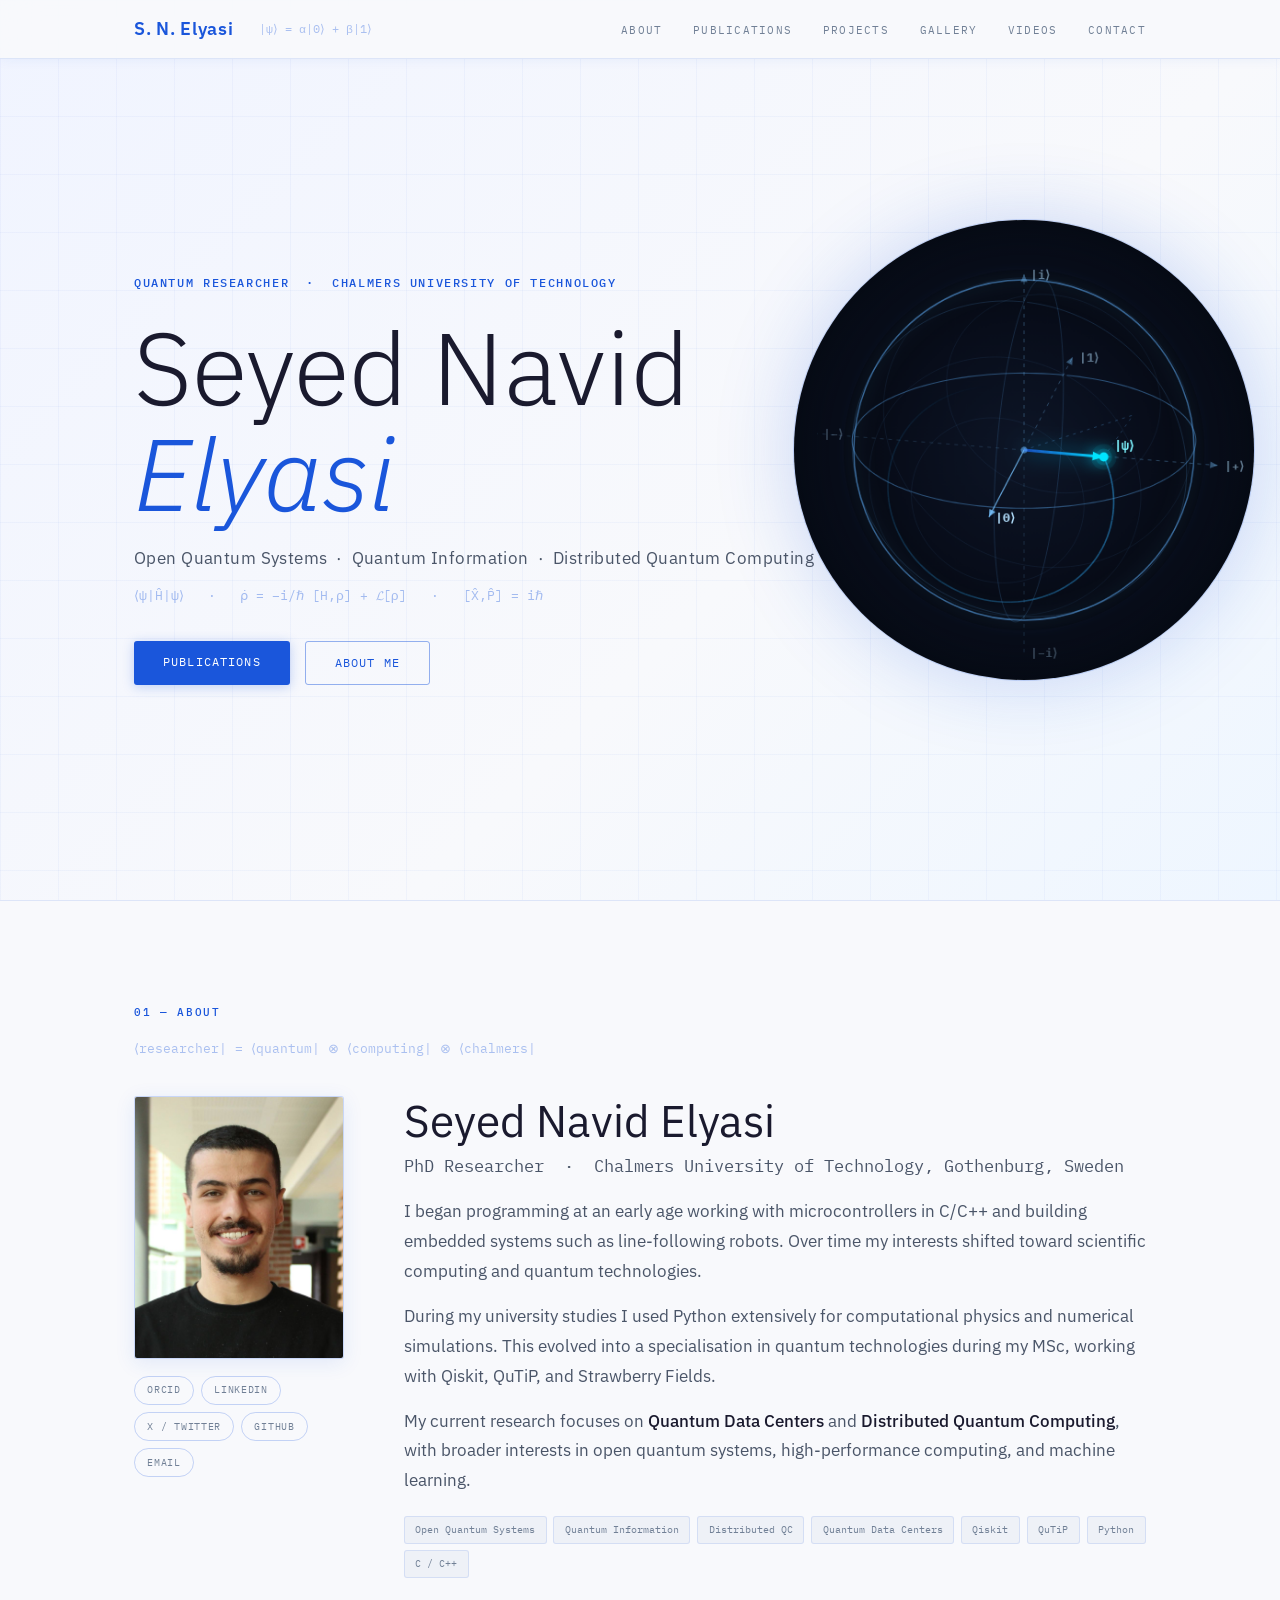
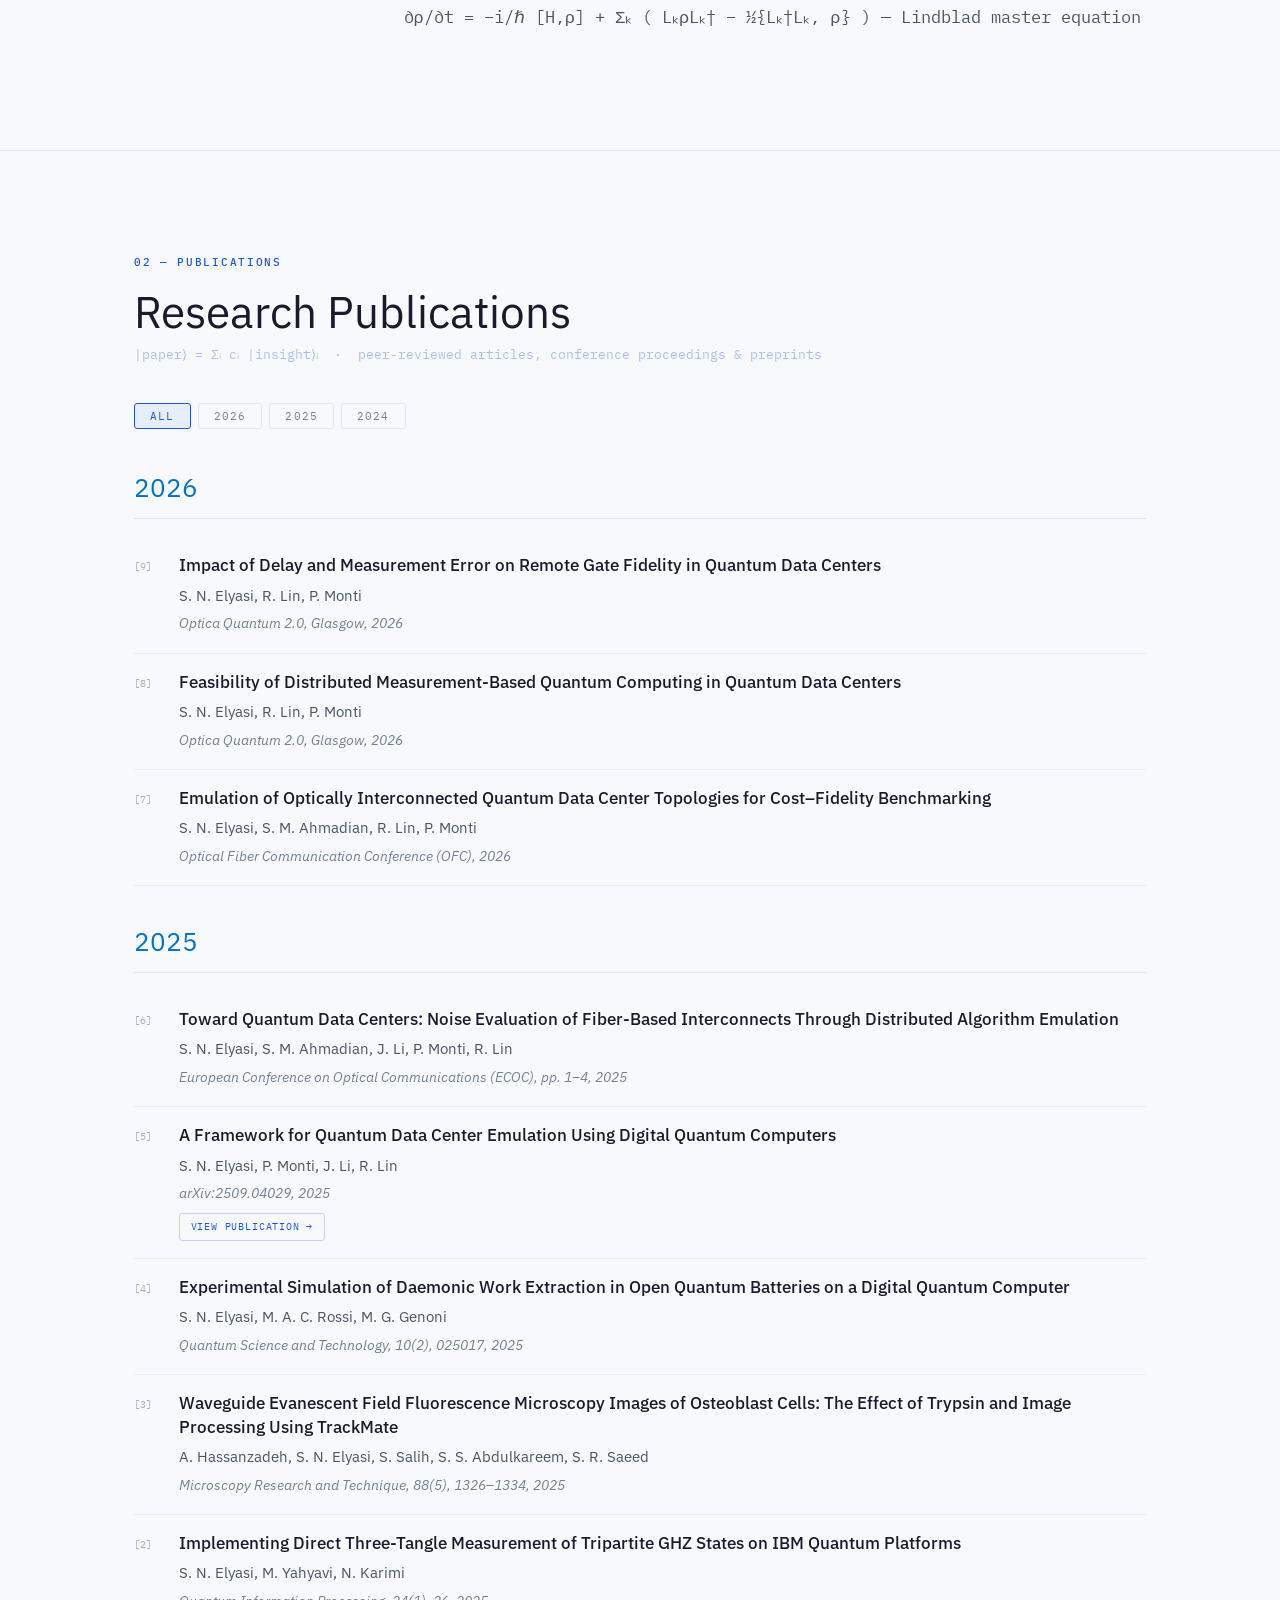
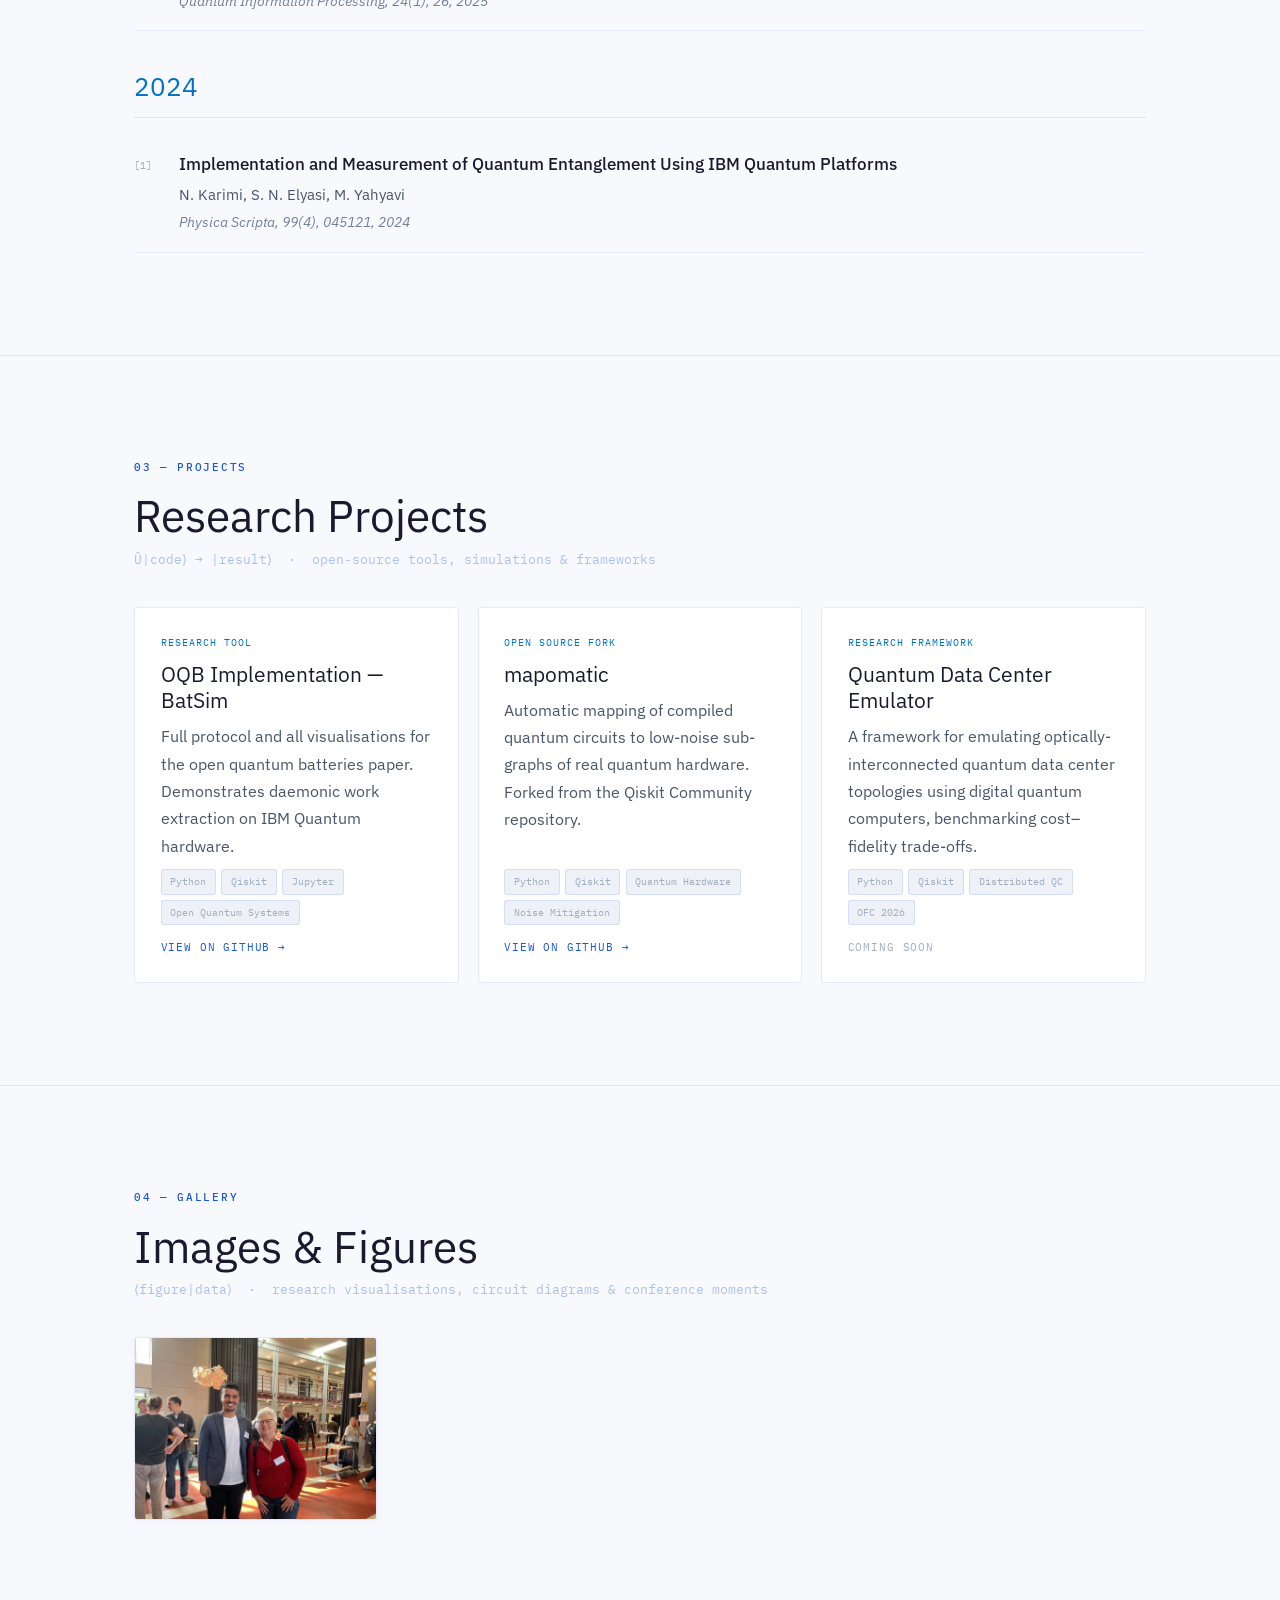
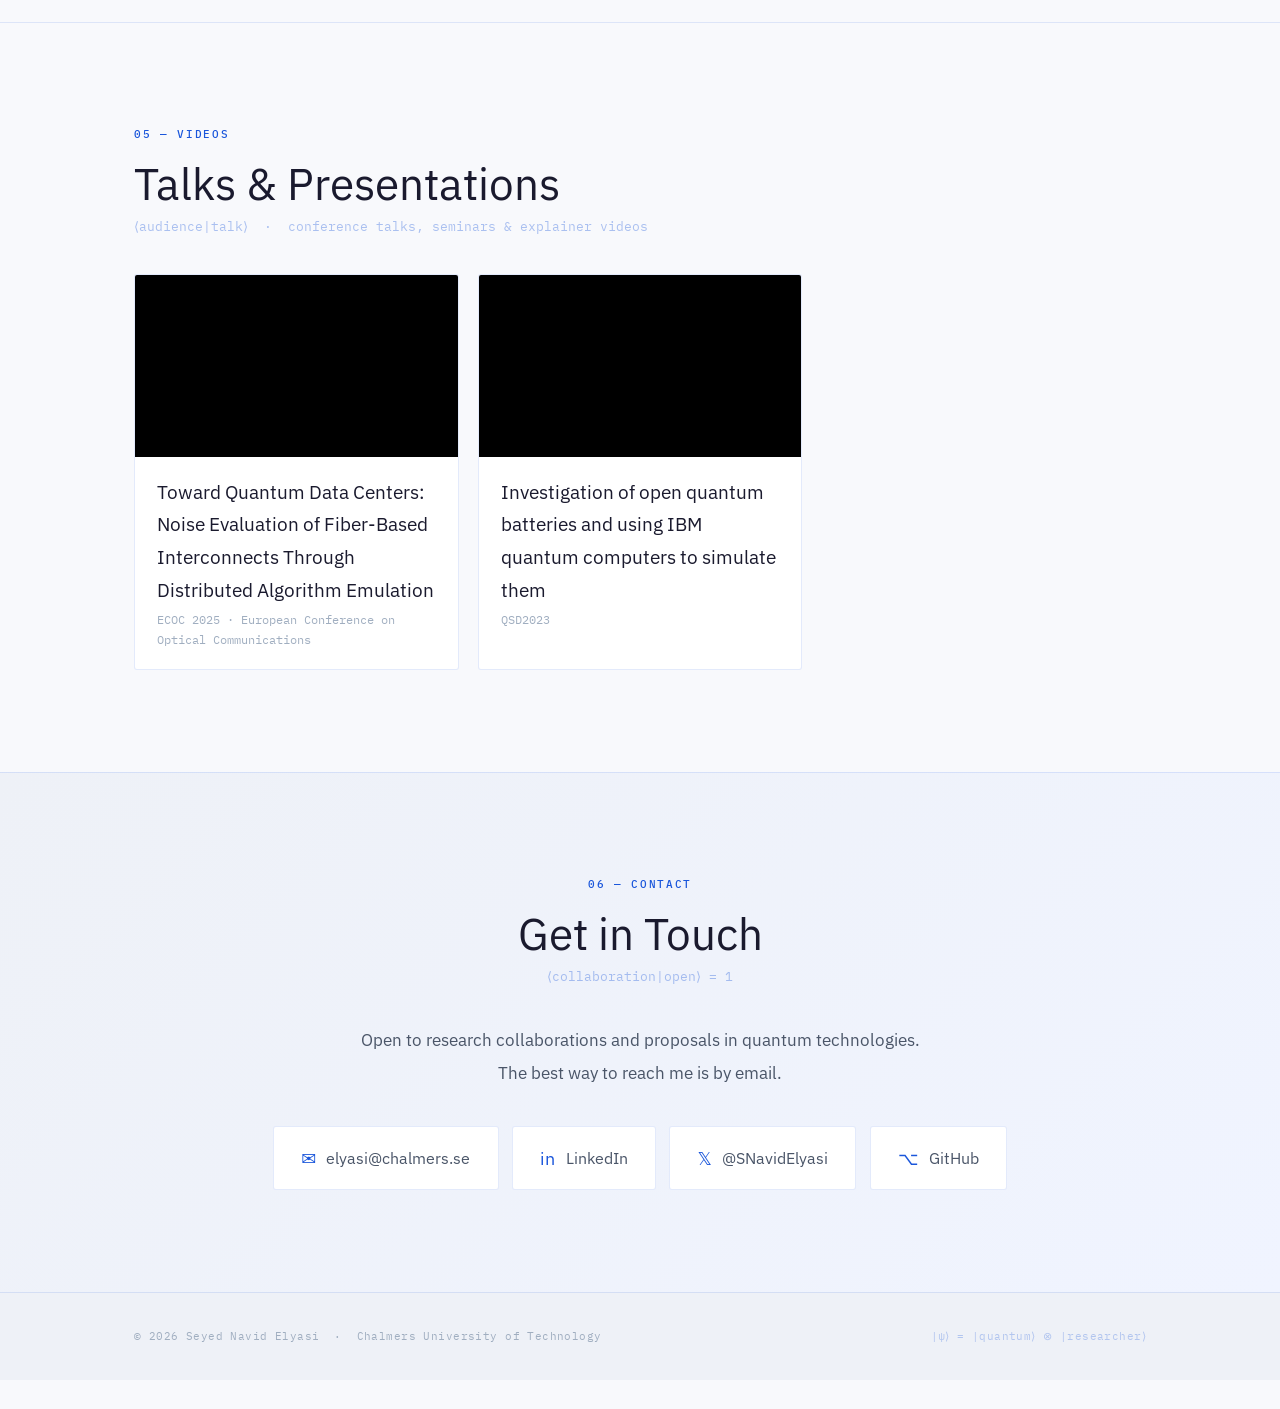
==== commit 2d3ed32f: "Update" ====
--- a/index.html
+++ b/index.html
@@ -3,7 +3,7 @@
 <head>
   <meta charset="UTF-8"/>
   <meta name="viewport" content="width=device-width, initial-scale=1.0"/>
-  <title>Seyed Navid Elyasi | Quantum Researcher</title>
+  <title>Seyed Navid Elyasi | PhD Student</title>
   <meta name="description" content="Academic portfolio of Seyed Navid Elyasi — Open Quantum Systems, Quantum Information, Distributed Quantum Computing, Chalmers University of Technology."/>
 
   <!-- Google Fonts -->
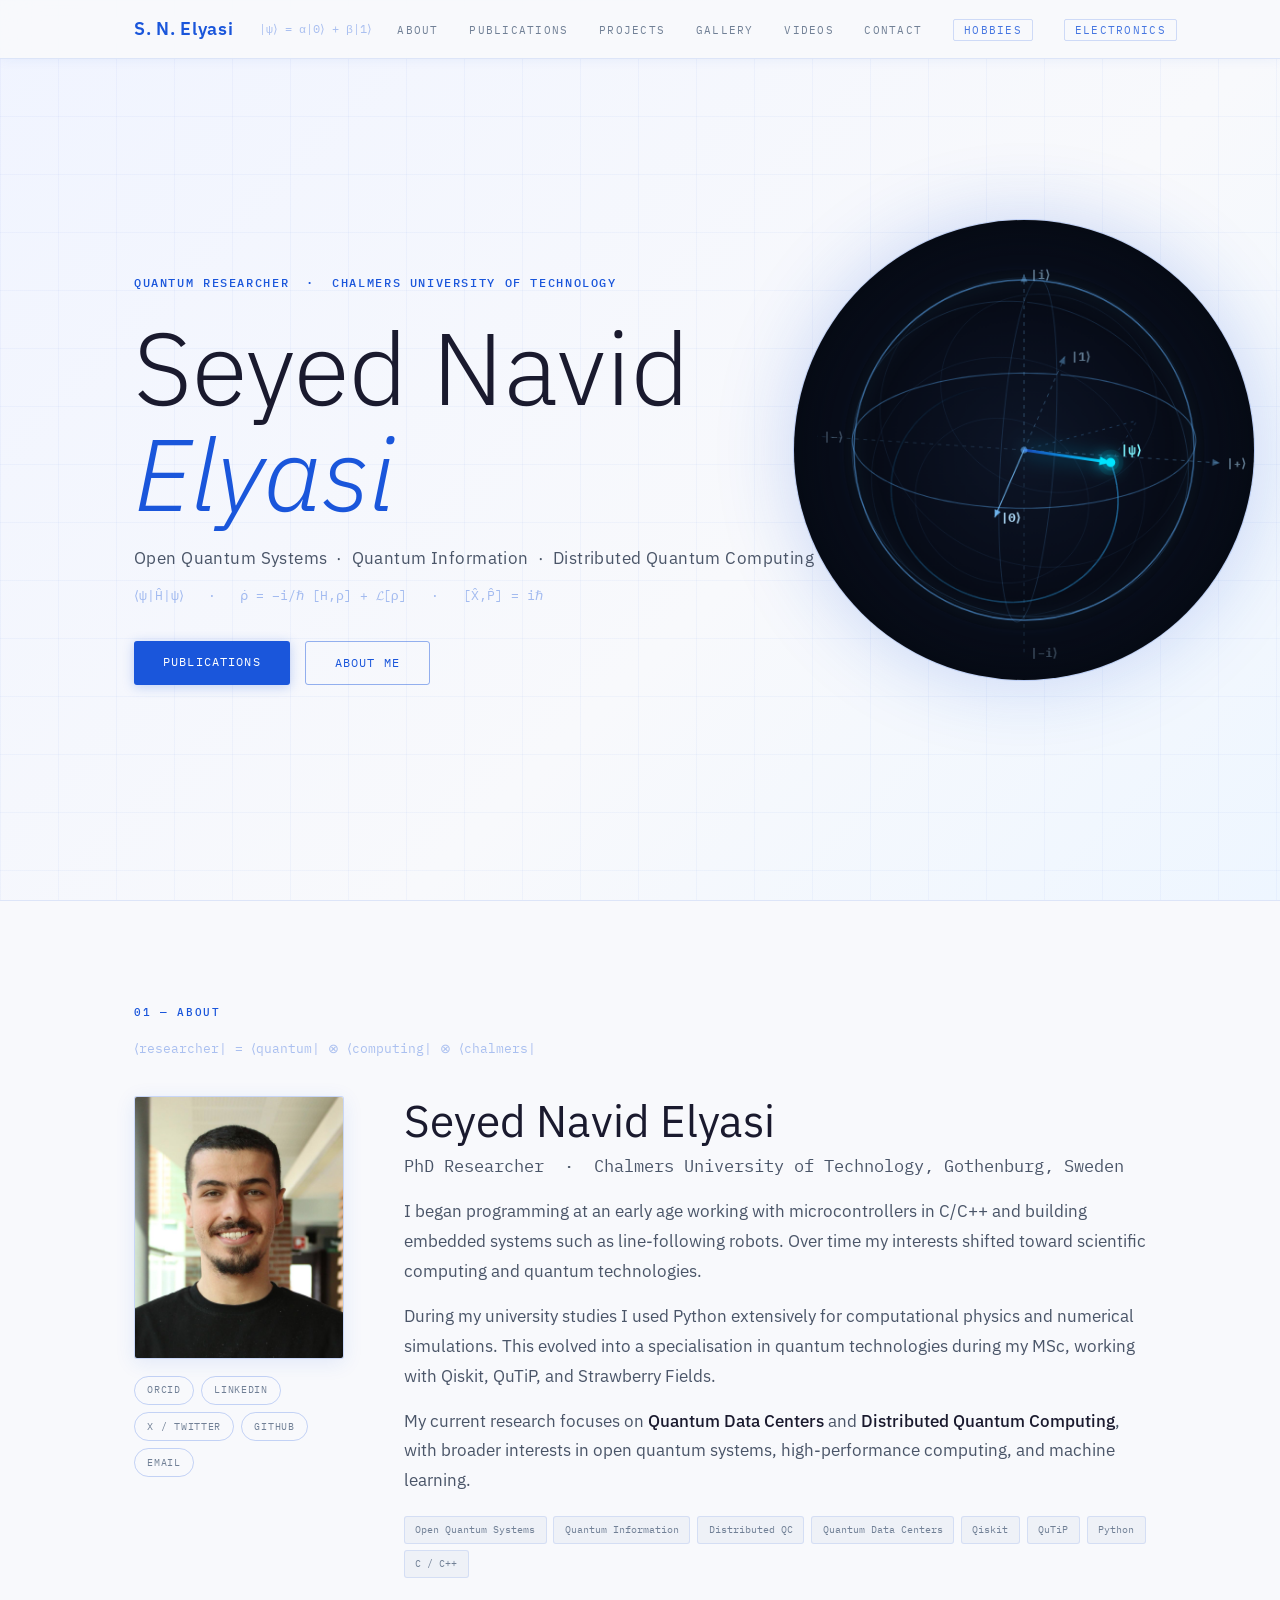
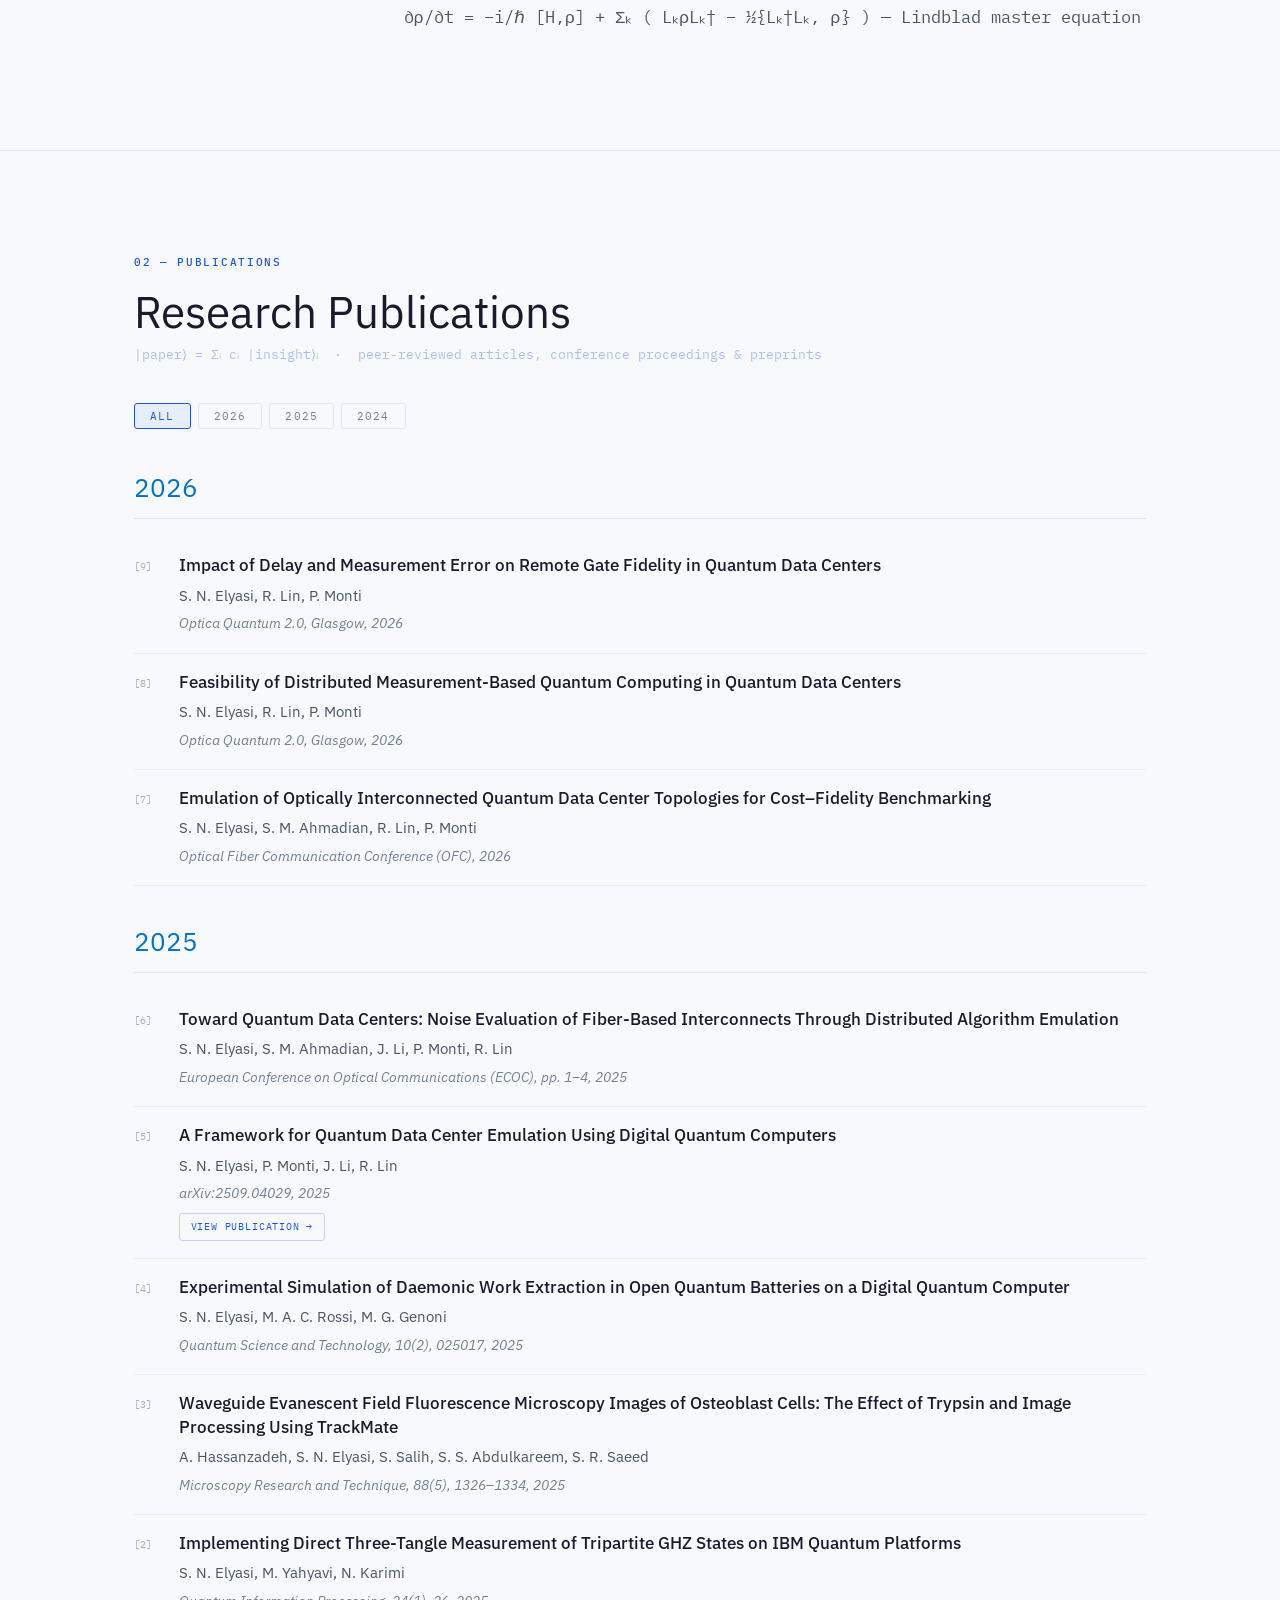
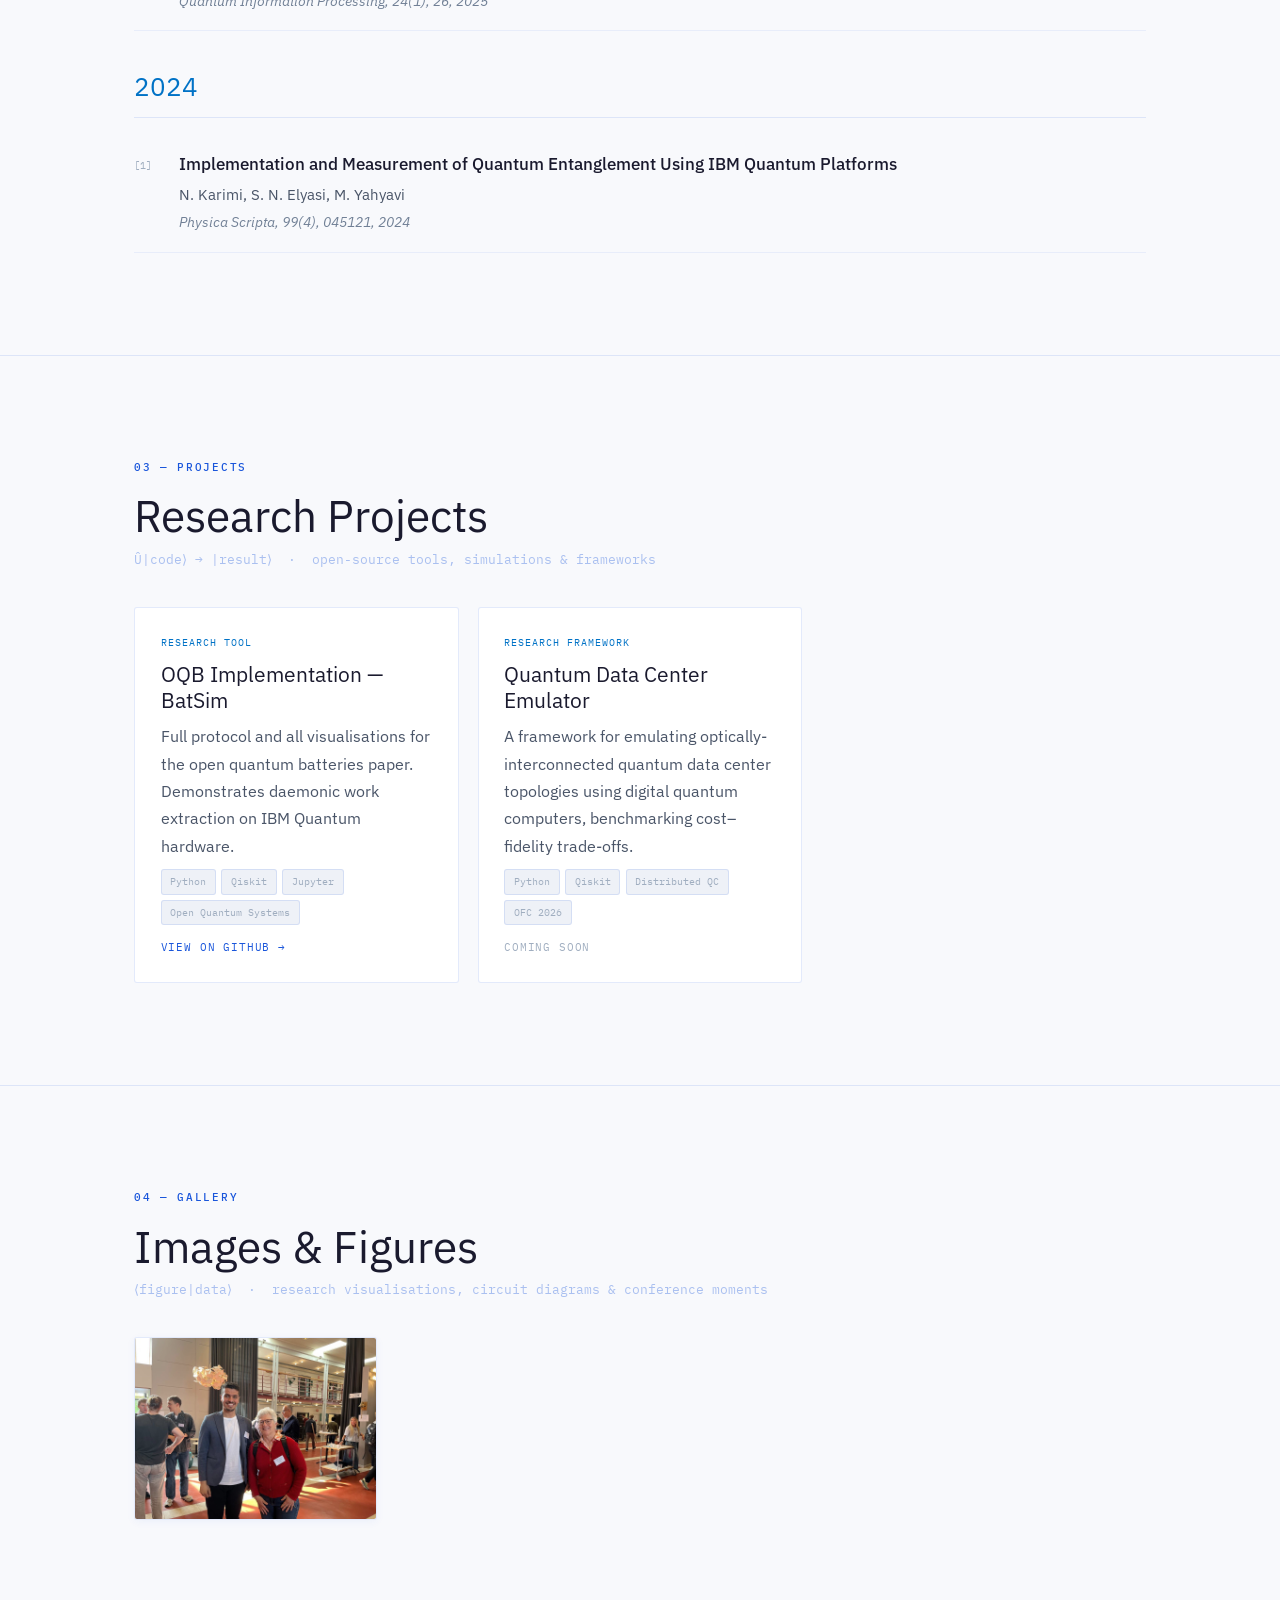
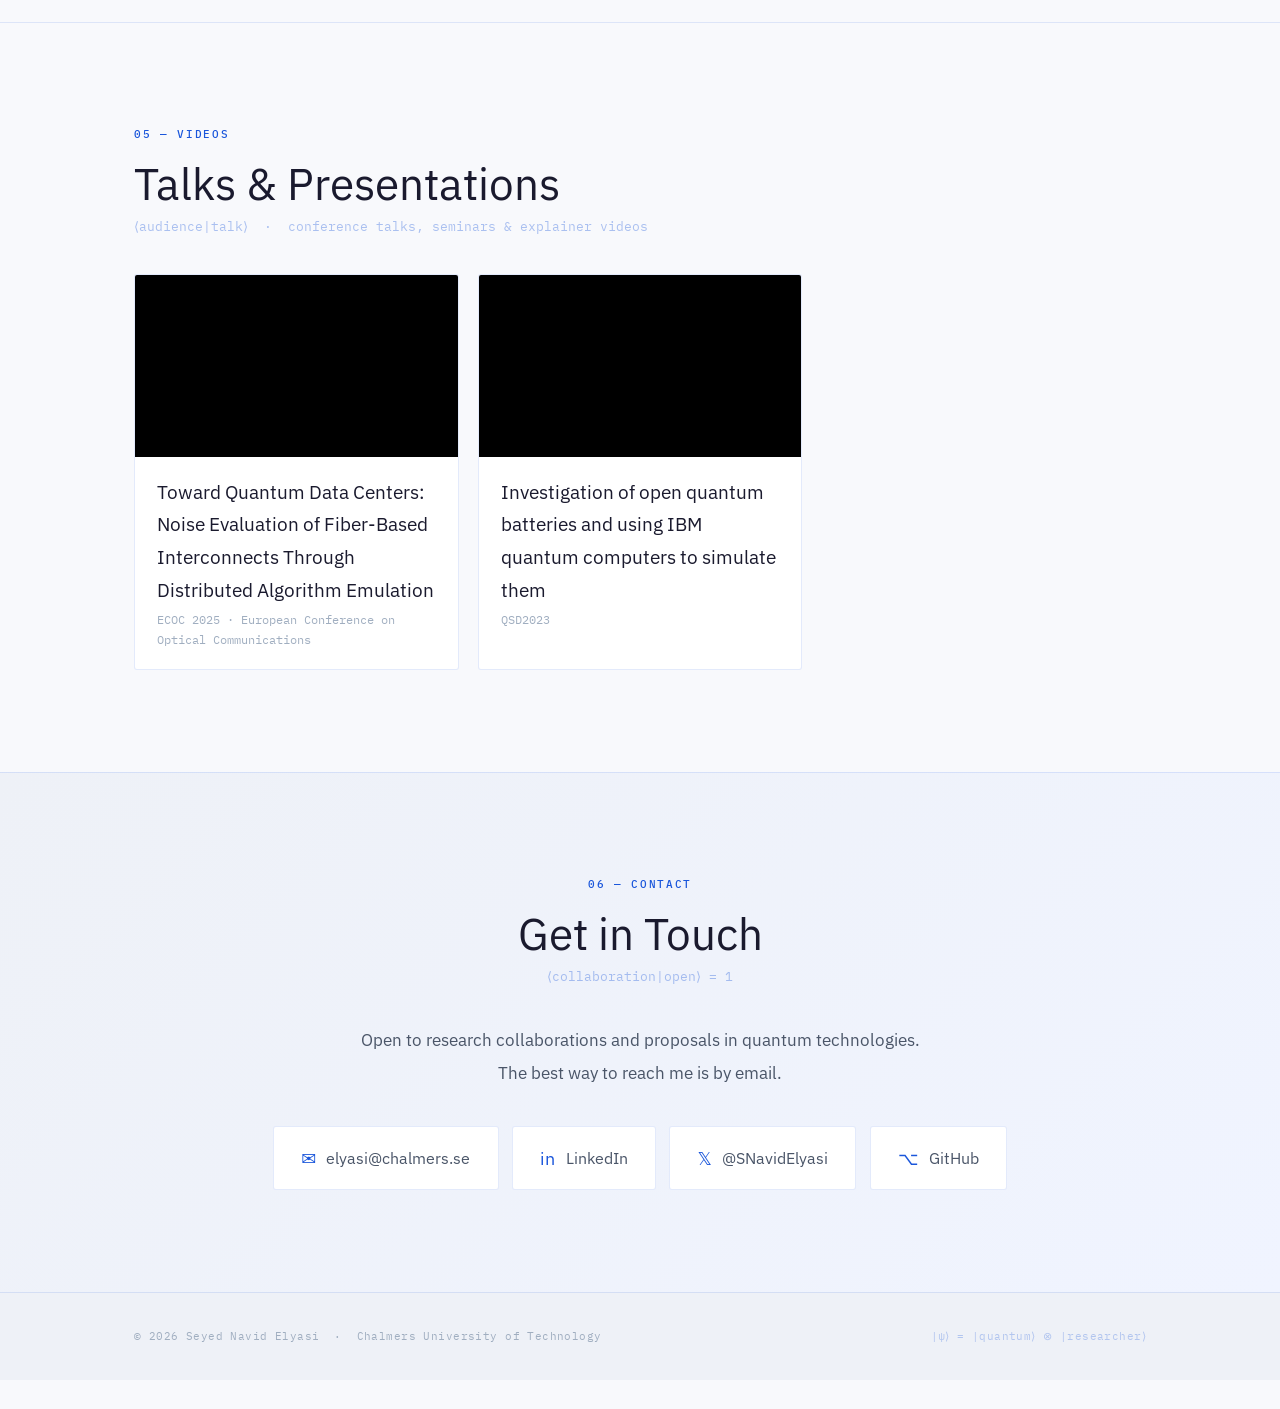
==== commit e026791d: "Pages" ====
--- a/index.html
+++ b/index.html
@@ -39,6 +39,8 @@
       <li><a href="#gallery">Gallery</a></li>
       <li><a href="#videos">Videos</a></li>
       <li><a href="#contact">Contact</a></li>
+      <li><a href="hobbies.html" class="nav-page-link">Hobbies</a></li>
+      <li><a href="electronics.html" class="nav-page-link">Electronics</a></li>
     </ul>
     <button class="hamburger" id="hamburger">&#9776;</button>
   </div>
@@ -49,6 +51,8 @@
     <li><a href="#gallery">Gallery</a></li>
     <li><a href="#videos">Videos</a></li>
     <li><a href="#contact">Contact</a></li>
+    <li><a href="hobbies.html">Hobbies</a></li>
+    <li><a href="electronics.html">Electronics</a></li>
   </ul>
 </nav>
 
--- a/css/navbar.css
+++ b/css/navbar.css
@@ -60,6 +60,23 @@
   opacity: 1;
 }
 
+/* ── Page links (separate pages) ── */
+.nav-page-link {
+  color:         var(--gold) !important;
+  opacity:       .8;
+  border:        1px solid var(--border-mid);
+  padding:       .18rem .6rem !important;
+  border-radius: 2px;
+  transition:    background var(--ease), opacity var(--ease), border-color var(--ease) !important;
+}
+
+.nav-page-link:hover,
+.nav-page-link.active {
+  background:   var(--gold-ghost);
+  border-color: var(--border-hi);
+  opacity:      1 !important;
+}
+
 /* ── Hamburger (mobile) ── */
 .hamburger {
   display:     none;
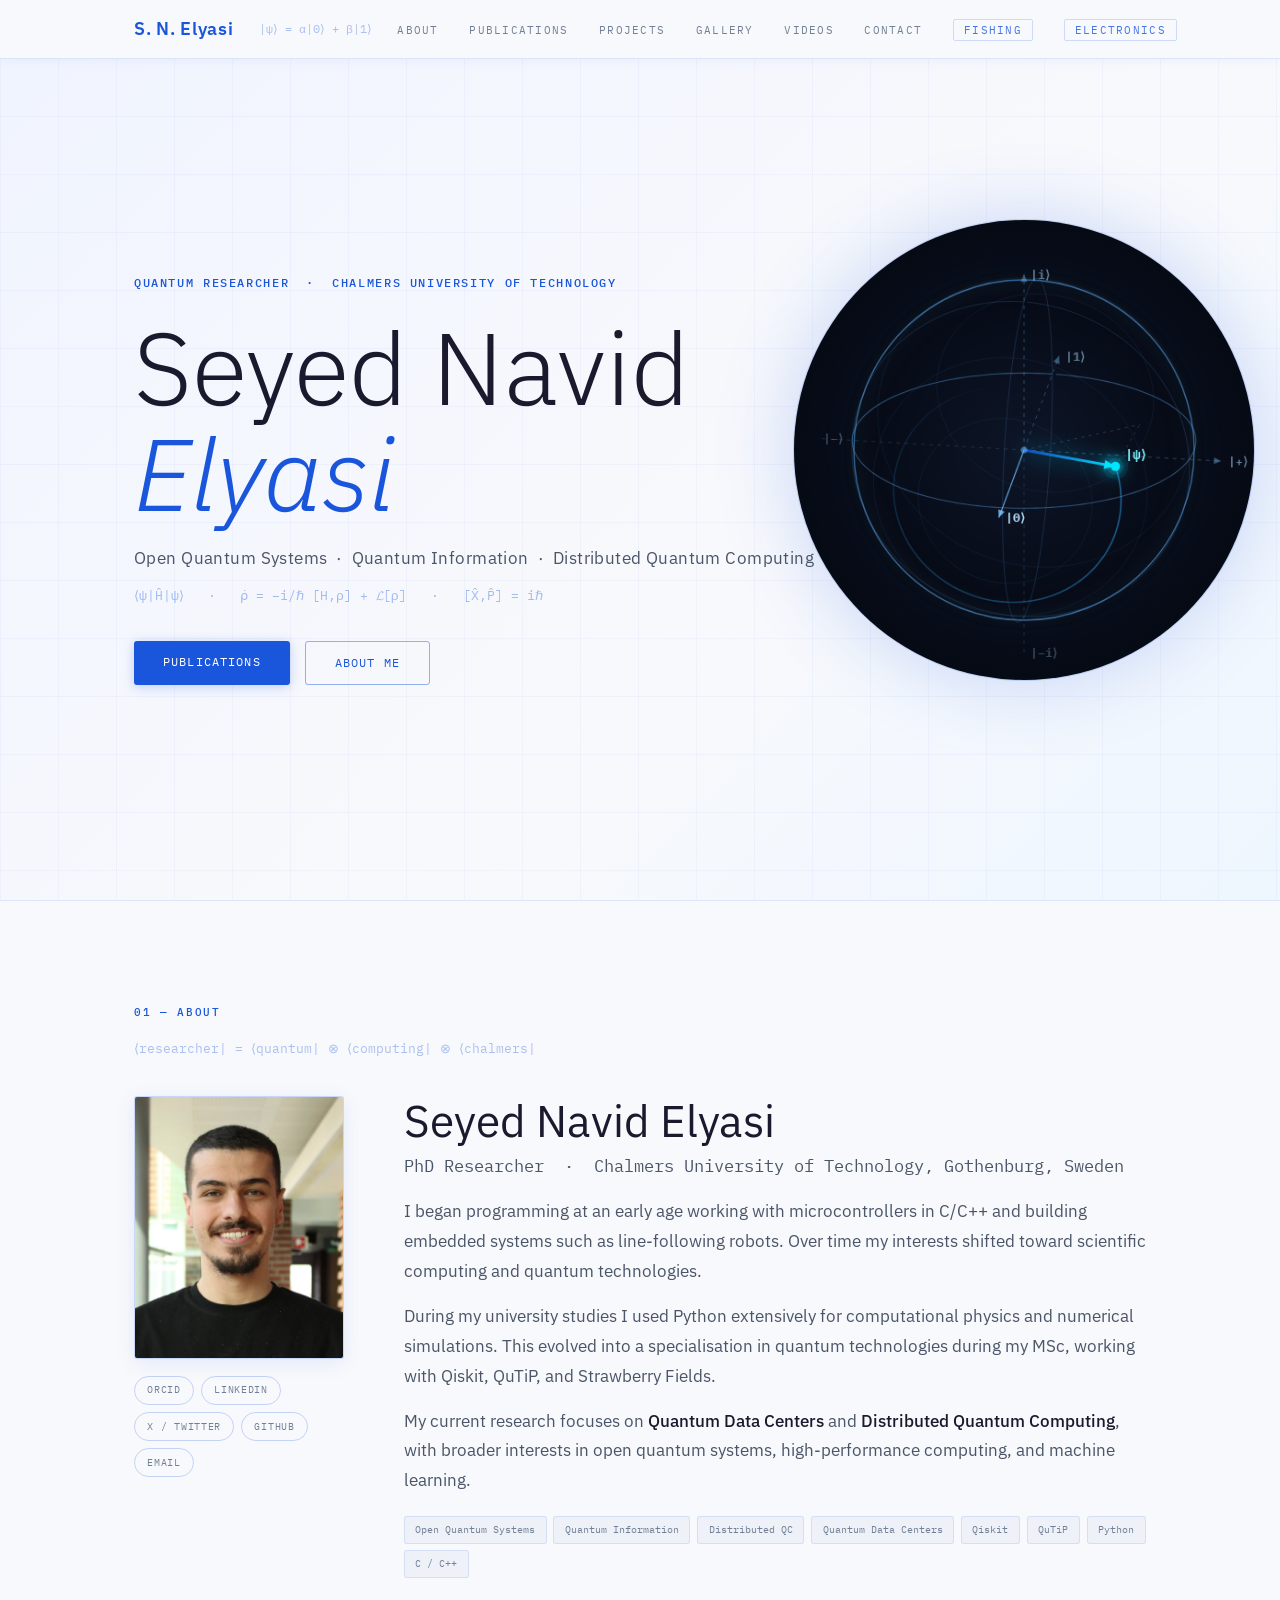
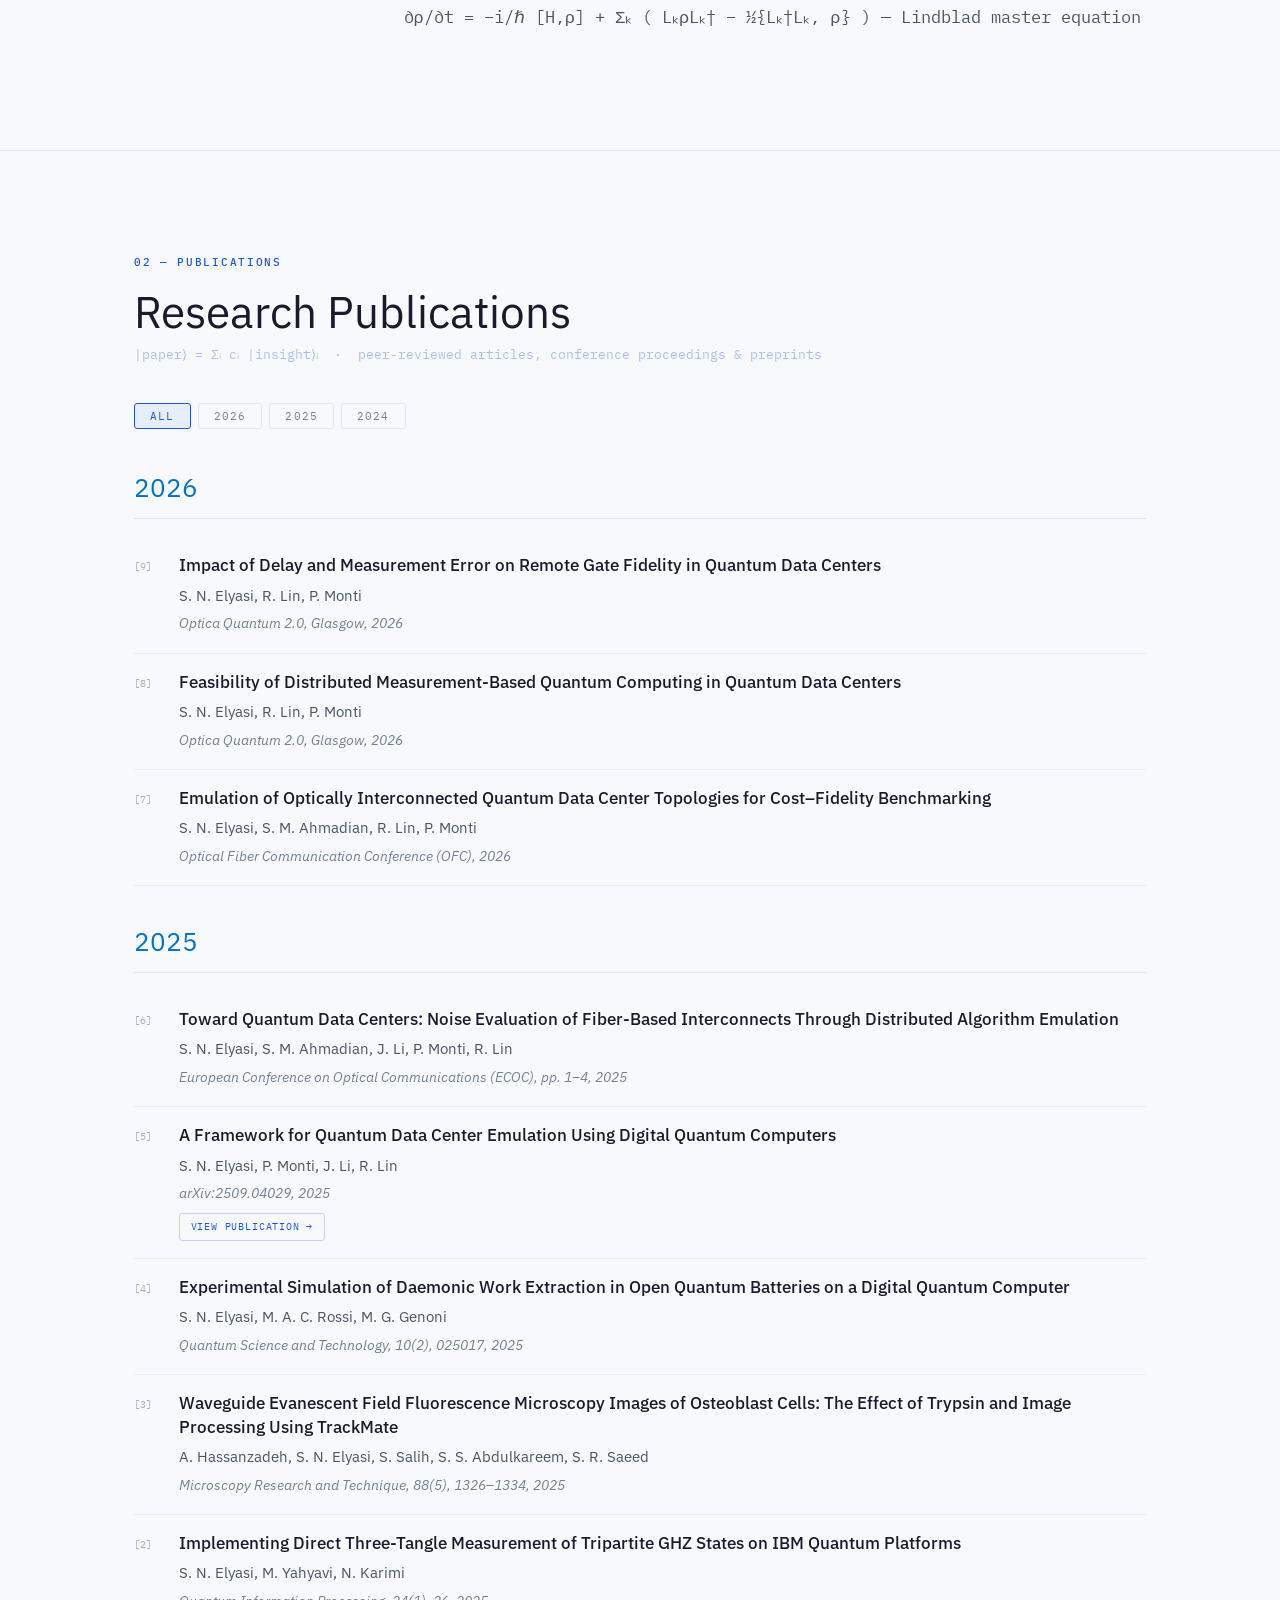
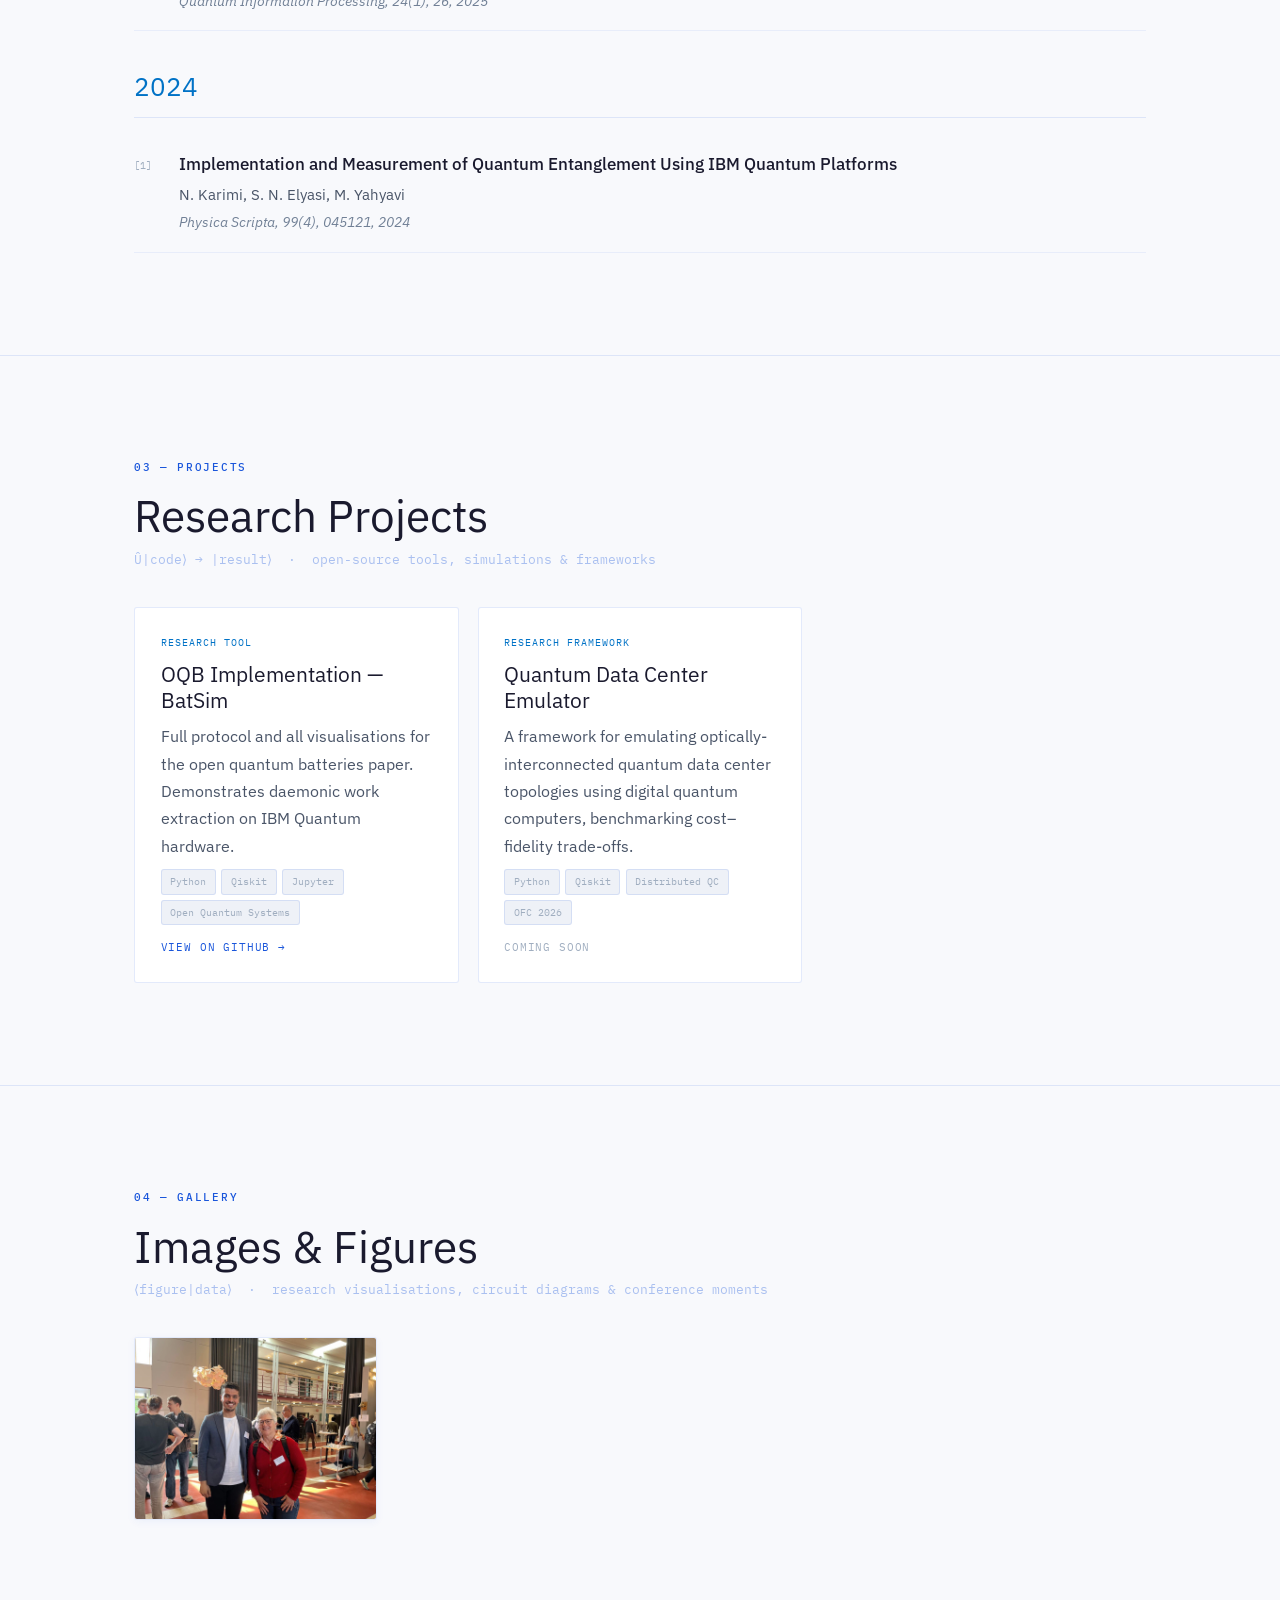
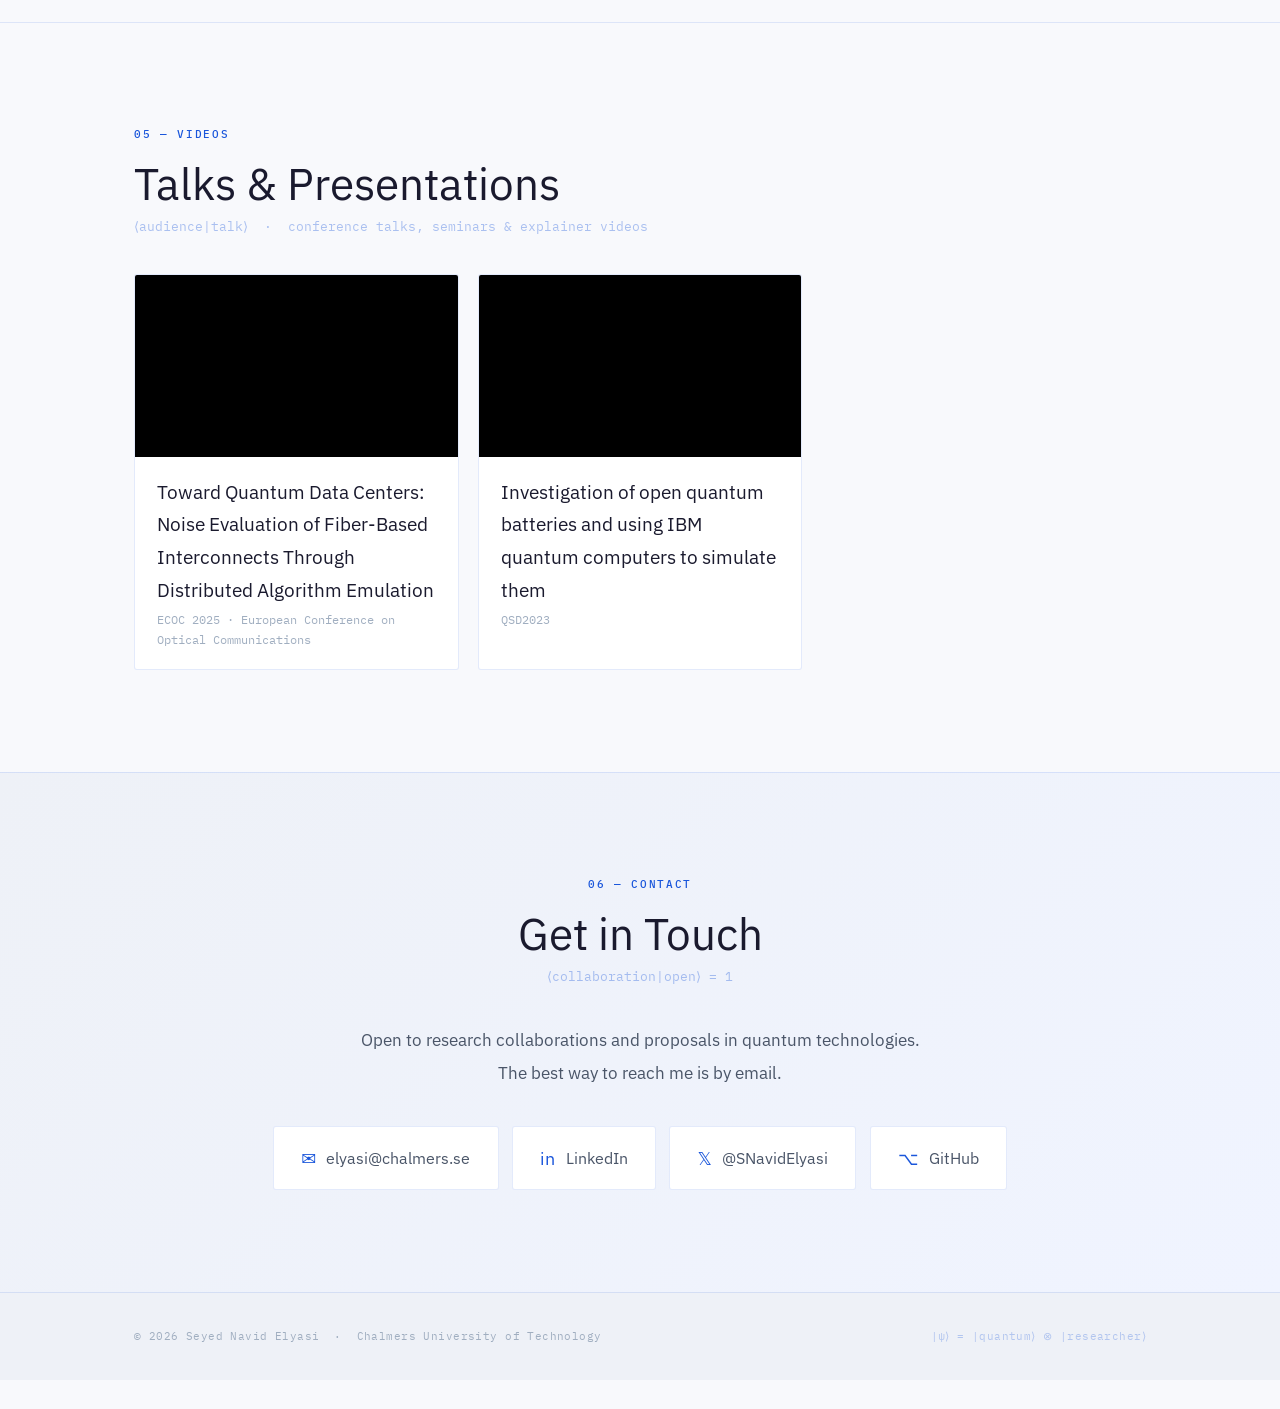
==== commit 3062c694: "Update" ====
--- a/index.html
+++ b/index.html
@@ -39,7 +39,7 @@
       <li><a href="#gallery">Gallery</a></li>
       <li><a href="#videos">Videos</a></li>
       <li><a href="#contact">Contact</a></li>
-      <li><a href="hobbies.html" class="nav-page-link">Hobbies</a></li>
+      <li><a href="hobbies.html" class="nav-page-link">Fishing</a></li>
       <li><a href="electronics.html" class="nav-page-link">Electronics</a></li>
     </ul>
     <button class="hamburger" id="hamburger">&#9776;</button>
@@ -51,7 +51,7 @@
     <li><a href="#gallery">Gallery</a></li>
     <li><a href="#videos">Videos</a></li>
     <li><a href="#contact">Contact</a></li>
-    <li><a href="hobbies.html">Hobbies</a></li>
+    <li><a href="hobbies.html">Fishing</a></li>
     <li><a href="electronics.html">Electronics</a></li>
   </ul>
 </nav>
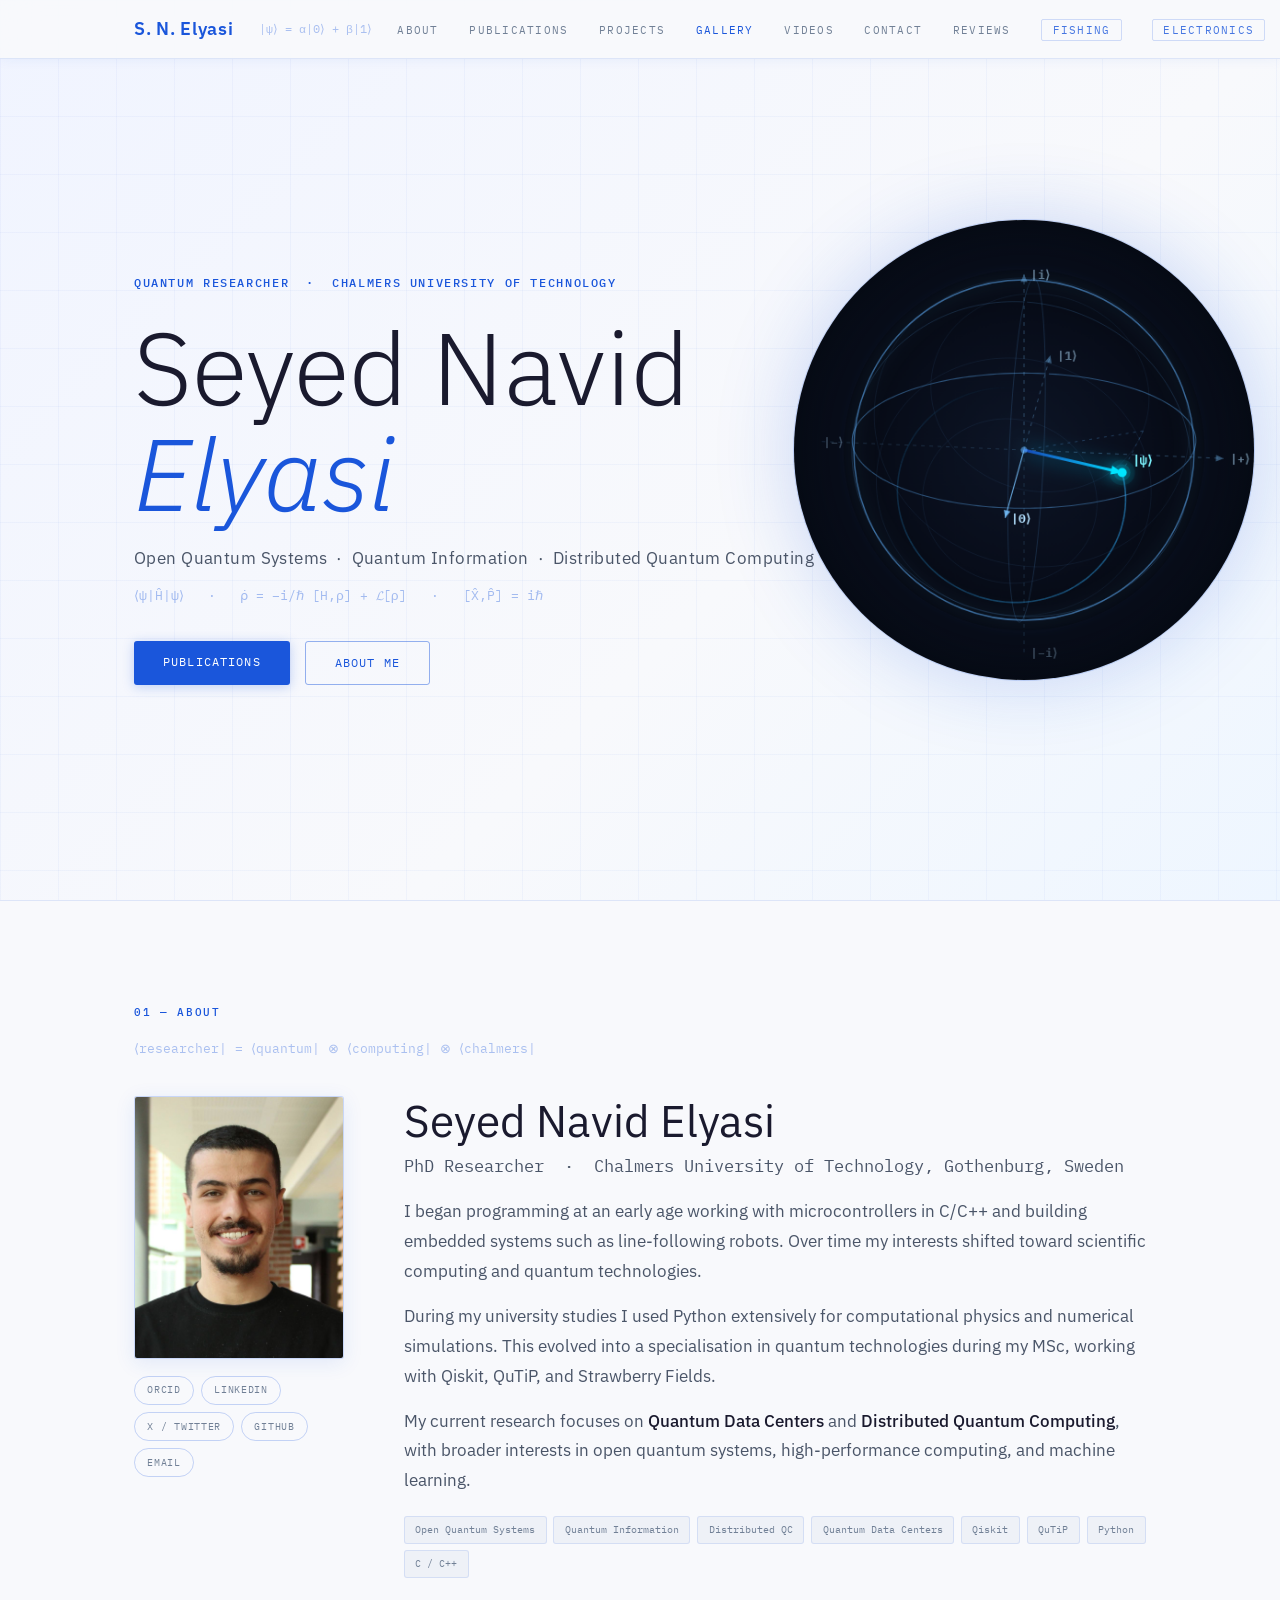
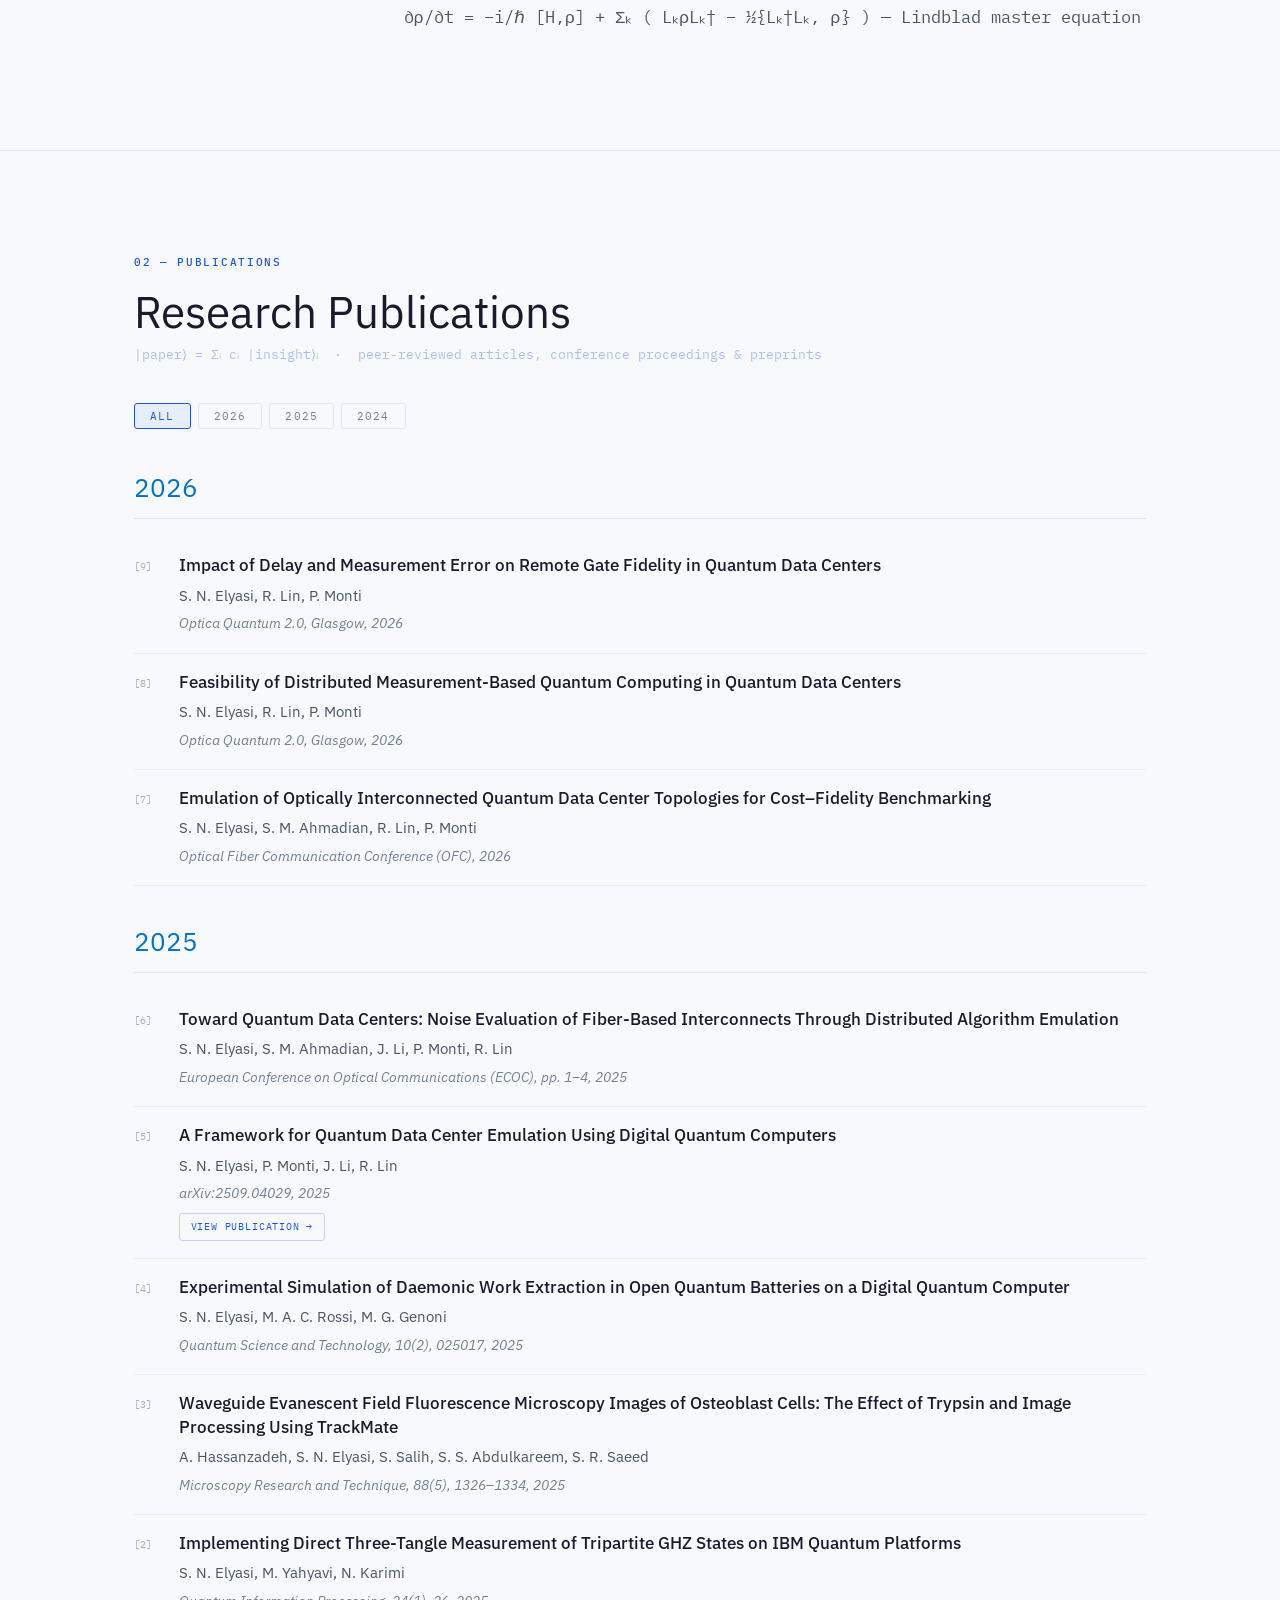
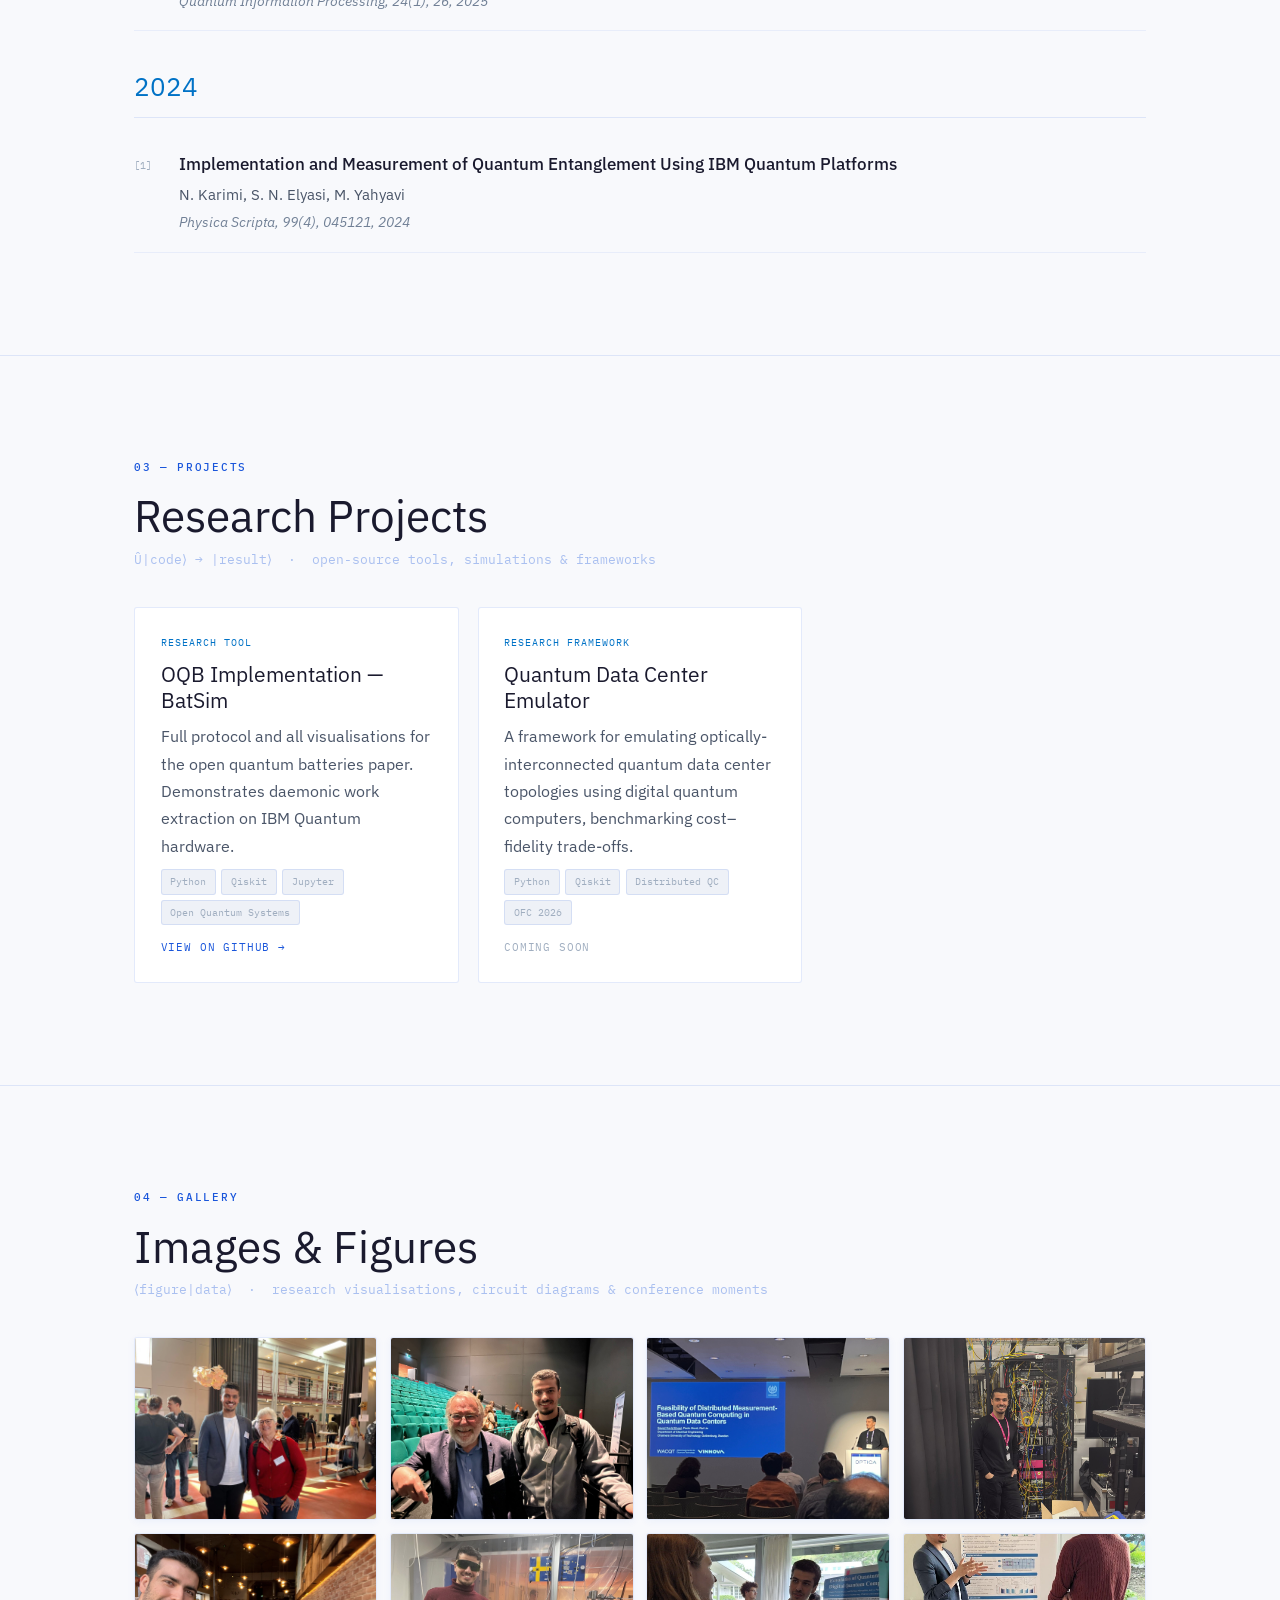
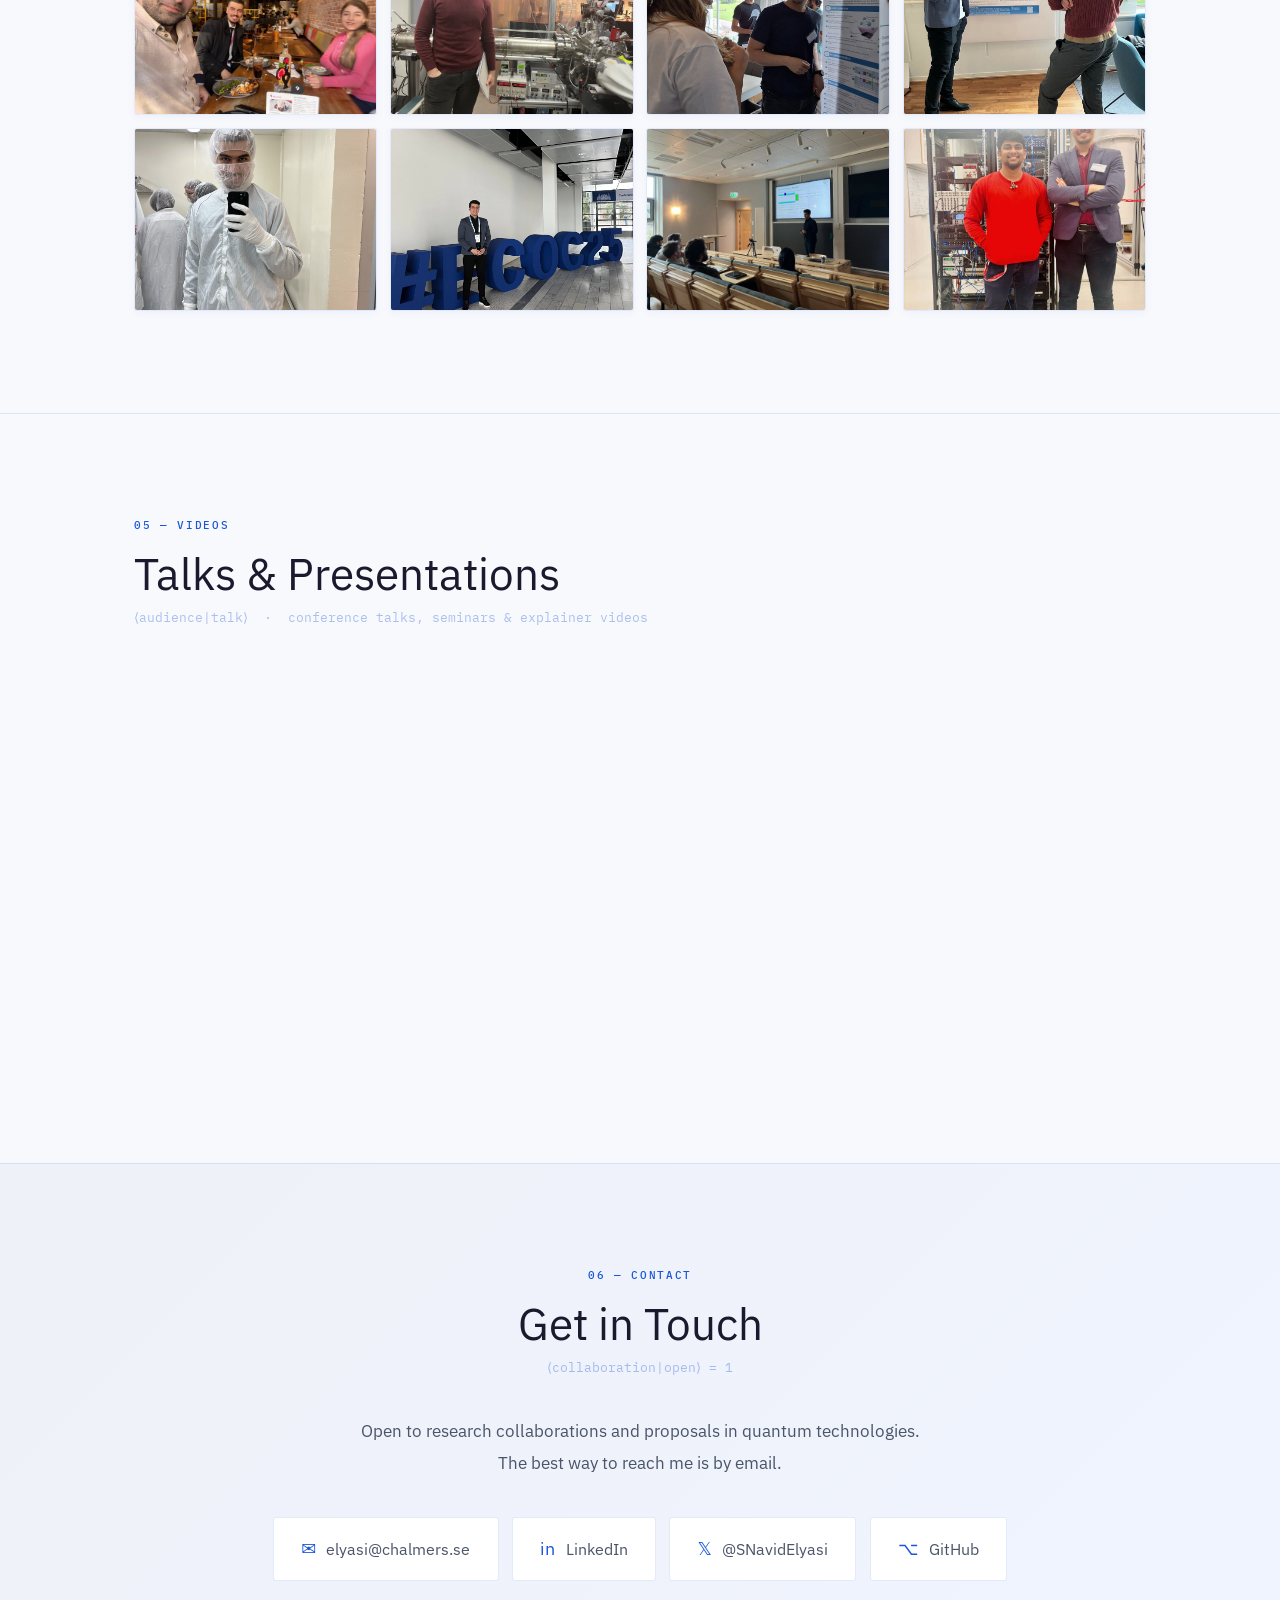
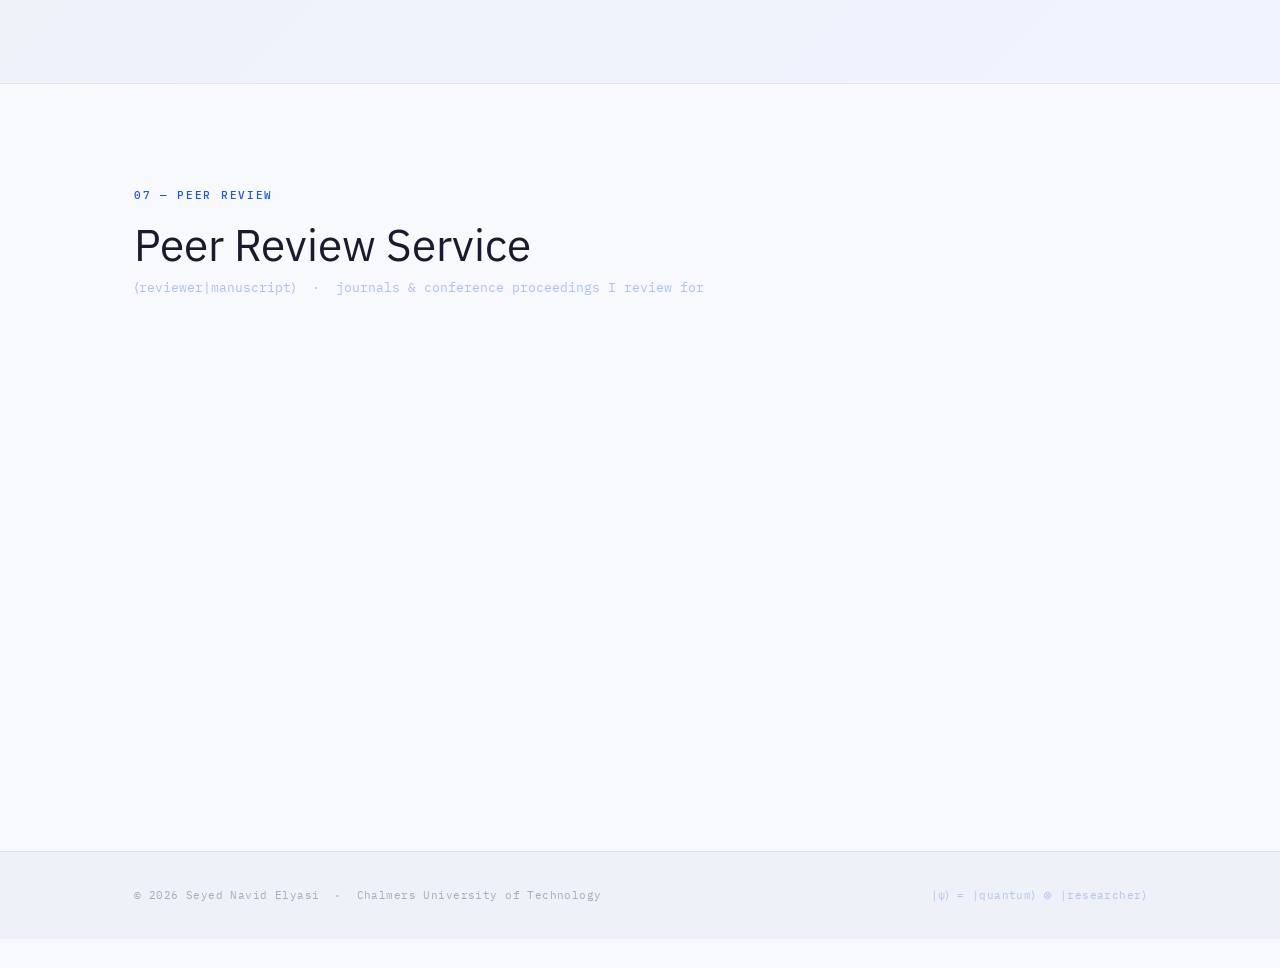
==== commit 35f269cc: "New" ====
--- a/index.html
+++ b/index.html
@@ -18,6 +18,7 @@
   <link rel="stylesheet" href="css/about.css"/>
   <link rel="stylesheet" href="css/publications.css"/>
   <link rel="stylesheet" href="css/sections.css"/>
+  <link rel="stylesheet" href="css/reviews.css"/>
 </head>
 <body>
 
@@ -39,6 +40,7 @@
       <li><a href="#gallery">Gallery</a></li>
       <li><a href="#videos">Videos</a></li>
       <li><a href="#contact">Contact</a></li>
+      <li><a href="#reviews">Reviews</a></li>
       <li><a href="hobbies.html" class="nav-page-link">Fishing</a></li>
       <li><a href="electronics.html" class="nav-page-link">Electronics</a></li>
     </ul>
@@ -51,6 +53,7 @@
     <li><a href="#gallery">Gallery</a></li>
     <li><a href="#videos">Videos</a></li>
     <li><a href="#contact">Contact</a></li>
+    <li><a href="#reviews">Reviews</a></li>
     <li><a href="hobbies.html">Fishing</a></li>
     <li><a href="electronics.html">Electronics</a></li>
   </ul>
@@ -211,6 +214,19 @@
 
 
 <!-- ══════════════════════════════════════
+     PEER REVIEW
+     ══════════════════════════════════════ -->
+<section id="reviews">
+  <div class="container">
+    <div class="sec-label">07 &mdash; Peer Review</div>
+    <h2>Peer Review Service</h2>
+    <p class="dirac-accent">⟨reviewer|manuscript⟩ &nbsp;·&nbsp; journals &amp; conference proceedings I review for</p>
+    <div id="review-list"></div>
+  </div>
+</section>
+
+
+<!-- ══════════════════════════════════════
      FOOTER
      ══════════════════════════════════════ -->
 <footer>
--- a/css/reviews.css
+++ b/css/reviews.css
@@ -0,0 +1,54 @@
+/* ============================================================
+   reviews.css  —  Peer Review section (journals + conferences)
+   ============================================================ */
+
+/* ── Group heading ("Journals" / "Conferences") ── */
+.rev-group {
+  font-family:    var(--display);
+  font-size:      1.5rem;
+  color:          var(--cyan);
+  border-bottom:  1px solid var(--border);
+  padding-bottom: .4rem;
+  margin:         2rem 0 1.1rem;
+}
+.rev-group:first-child { margin-top: 0; }
+
+/* ── Card grid ── */
+.rev-grid {
+  display:               grid;
+  grid-template-columns: repeat(auto-fill, minmax(280px, 1fr));
+  gap:                   1.1rem;
+  margin-bottom:         1rem;
+}
+
+.rev-card {
+  background:    var(--bg-card);
+  border:        1px solid var(--border);
+  border-left:   3px solid var(--gold-dim);
+  border-radius: var(--r);
+  padding:       1.2rem 1.4rem;
+  transition:    border-color var(--ease), transform var(--ease), box-shadow var(--ease);
+}
+.rev-card:hover {
+  border-color:      var(--border-hi);
+  border-left-color: var(--gold);
+  transform:         translateY(-2px);
+  box-shadow:        0 8px 30px rgba(26, 86, 219, .10);
+}
+
+.rev-name {
+  font-family:  var(--display);
+  font-size:    1.05rem;
+  font-weight:  500;
+  color:        #1a1a2e;
+  line-height:  1.3;
+  margin-bottom: .3rem;
+}
+
+.rev-sub {
+  font-family:    var(--mono);
+  font-size:      .62rem;
+  letter-spacing: .08em;
+  text-transform: uppercase;
+  color:          var(--text-mute);
+}
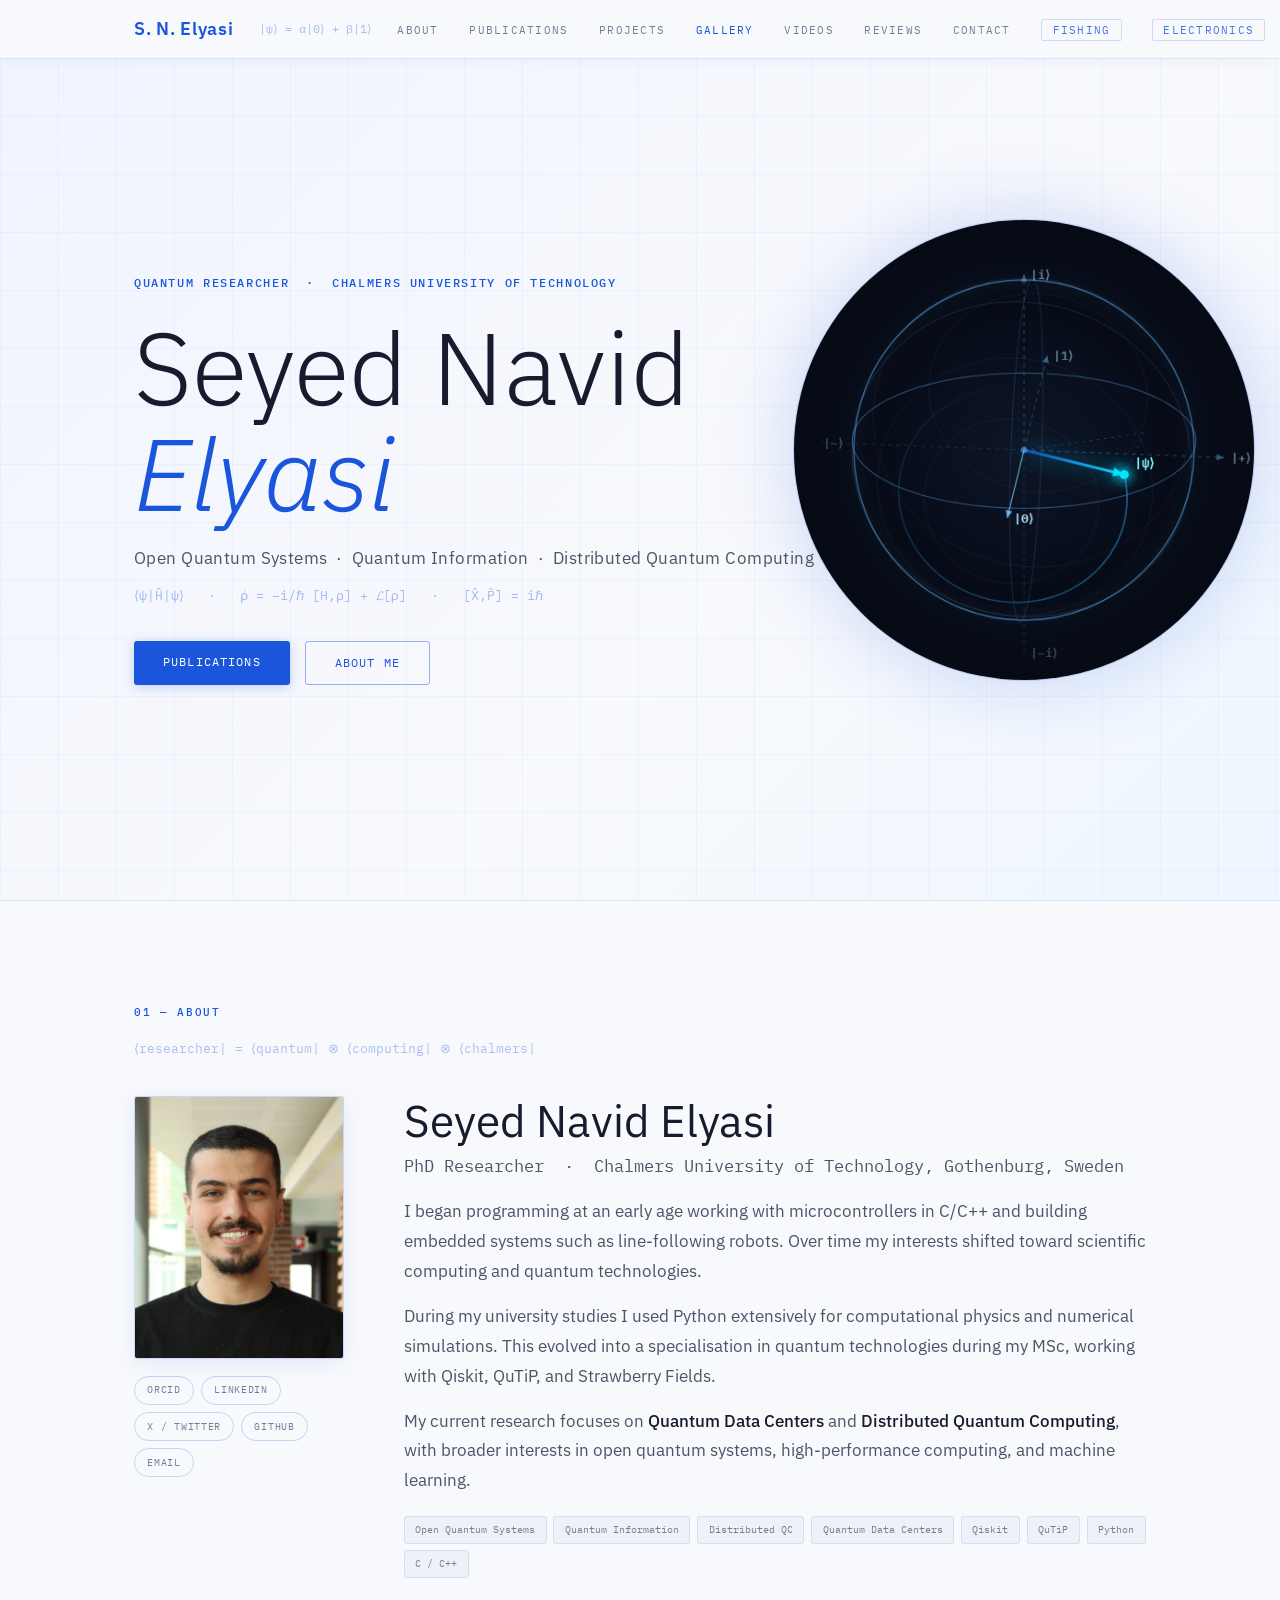
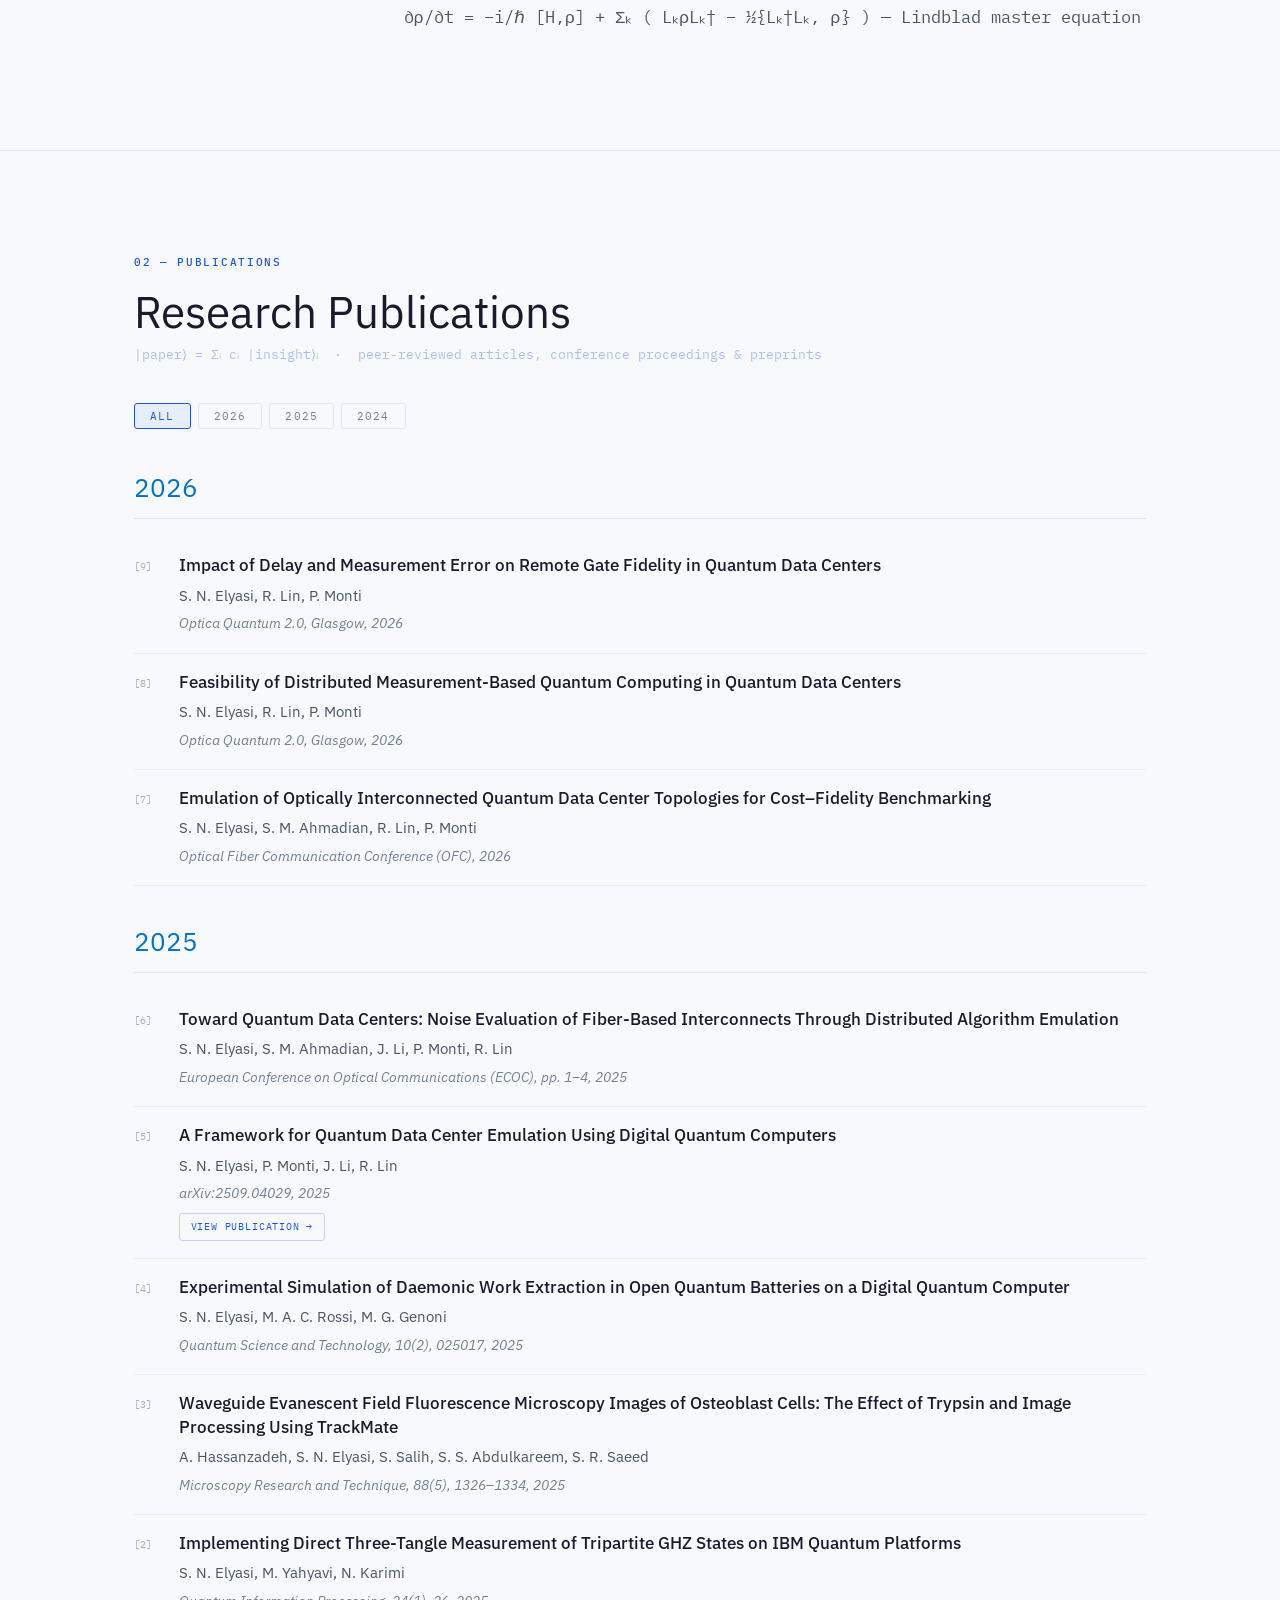
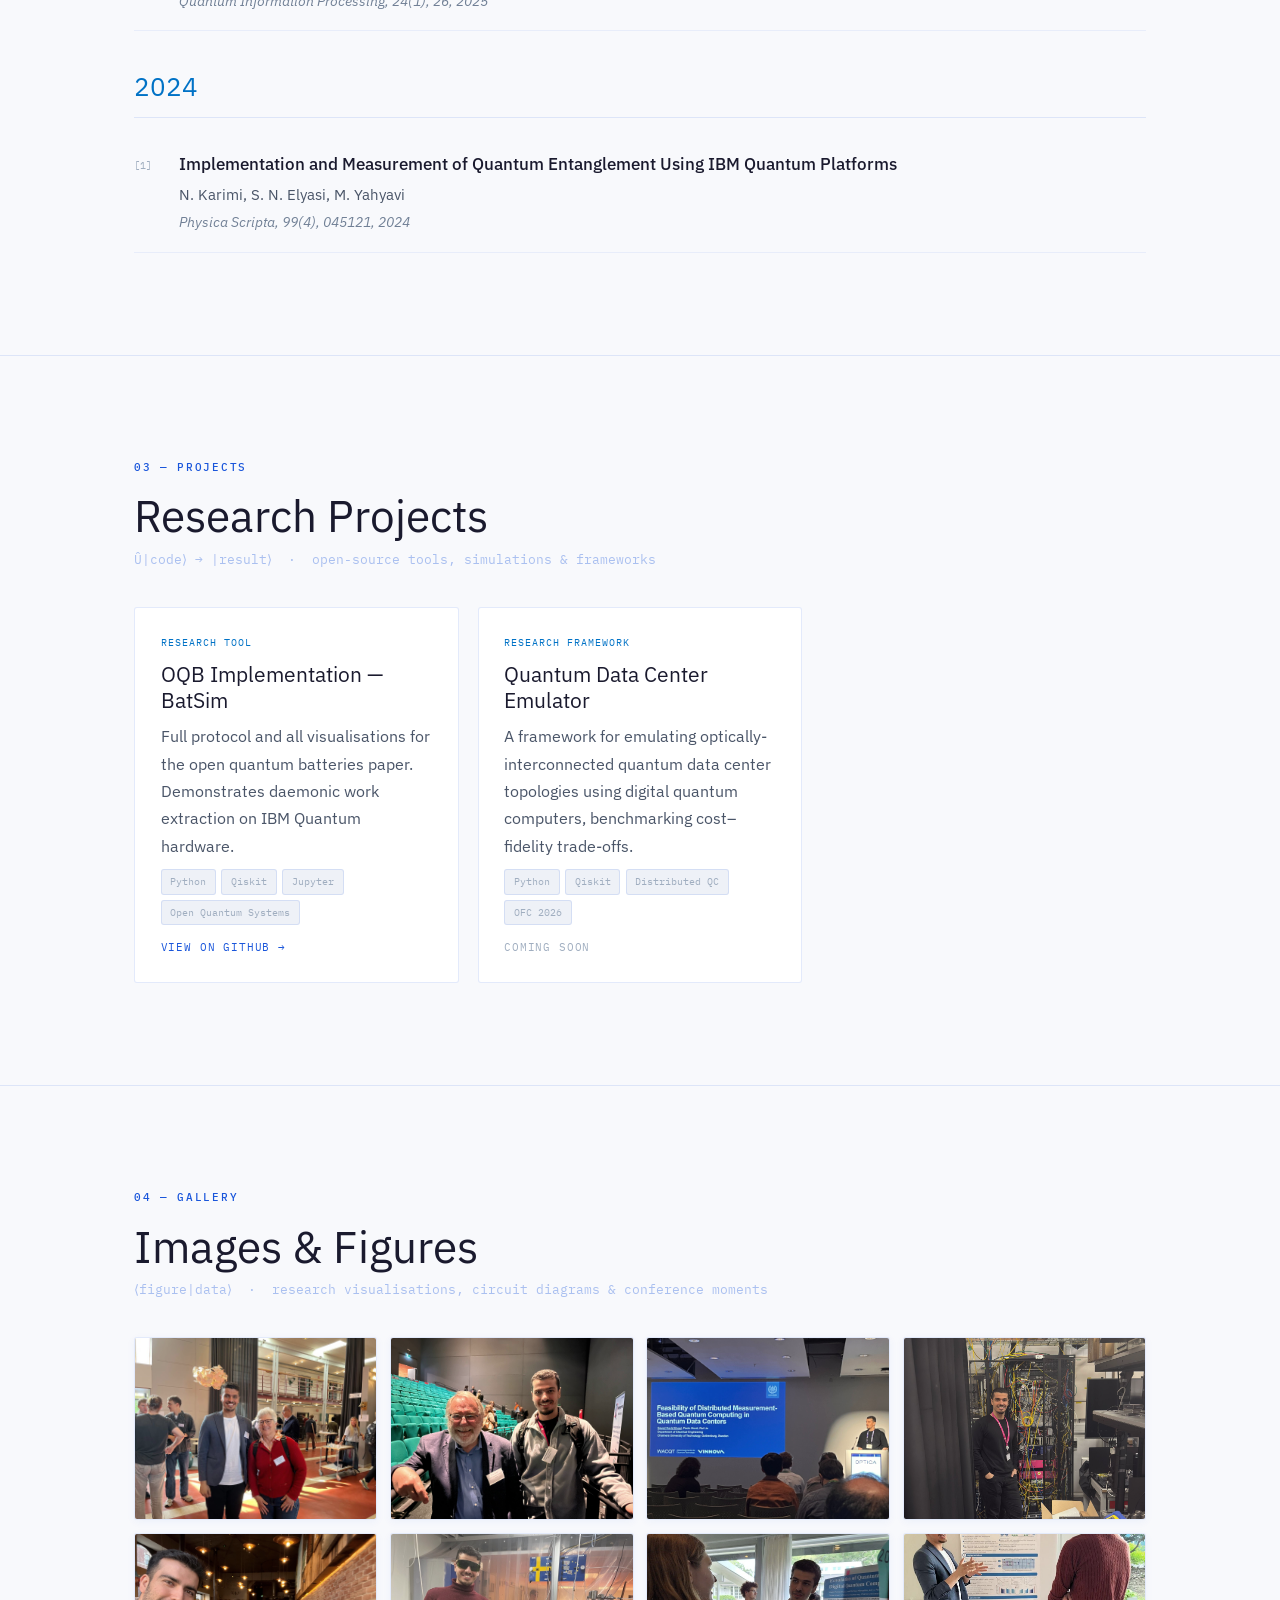
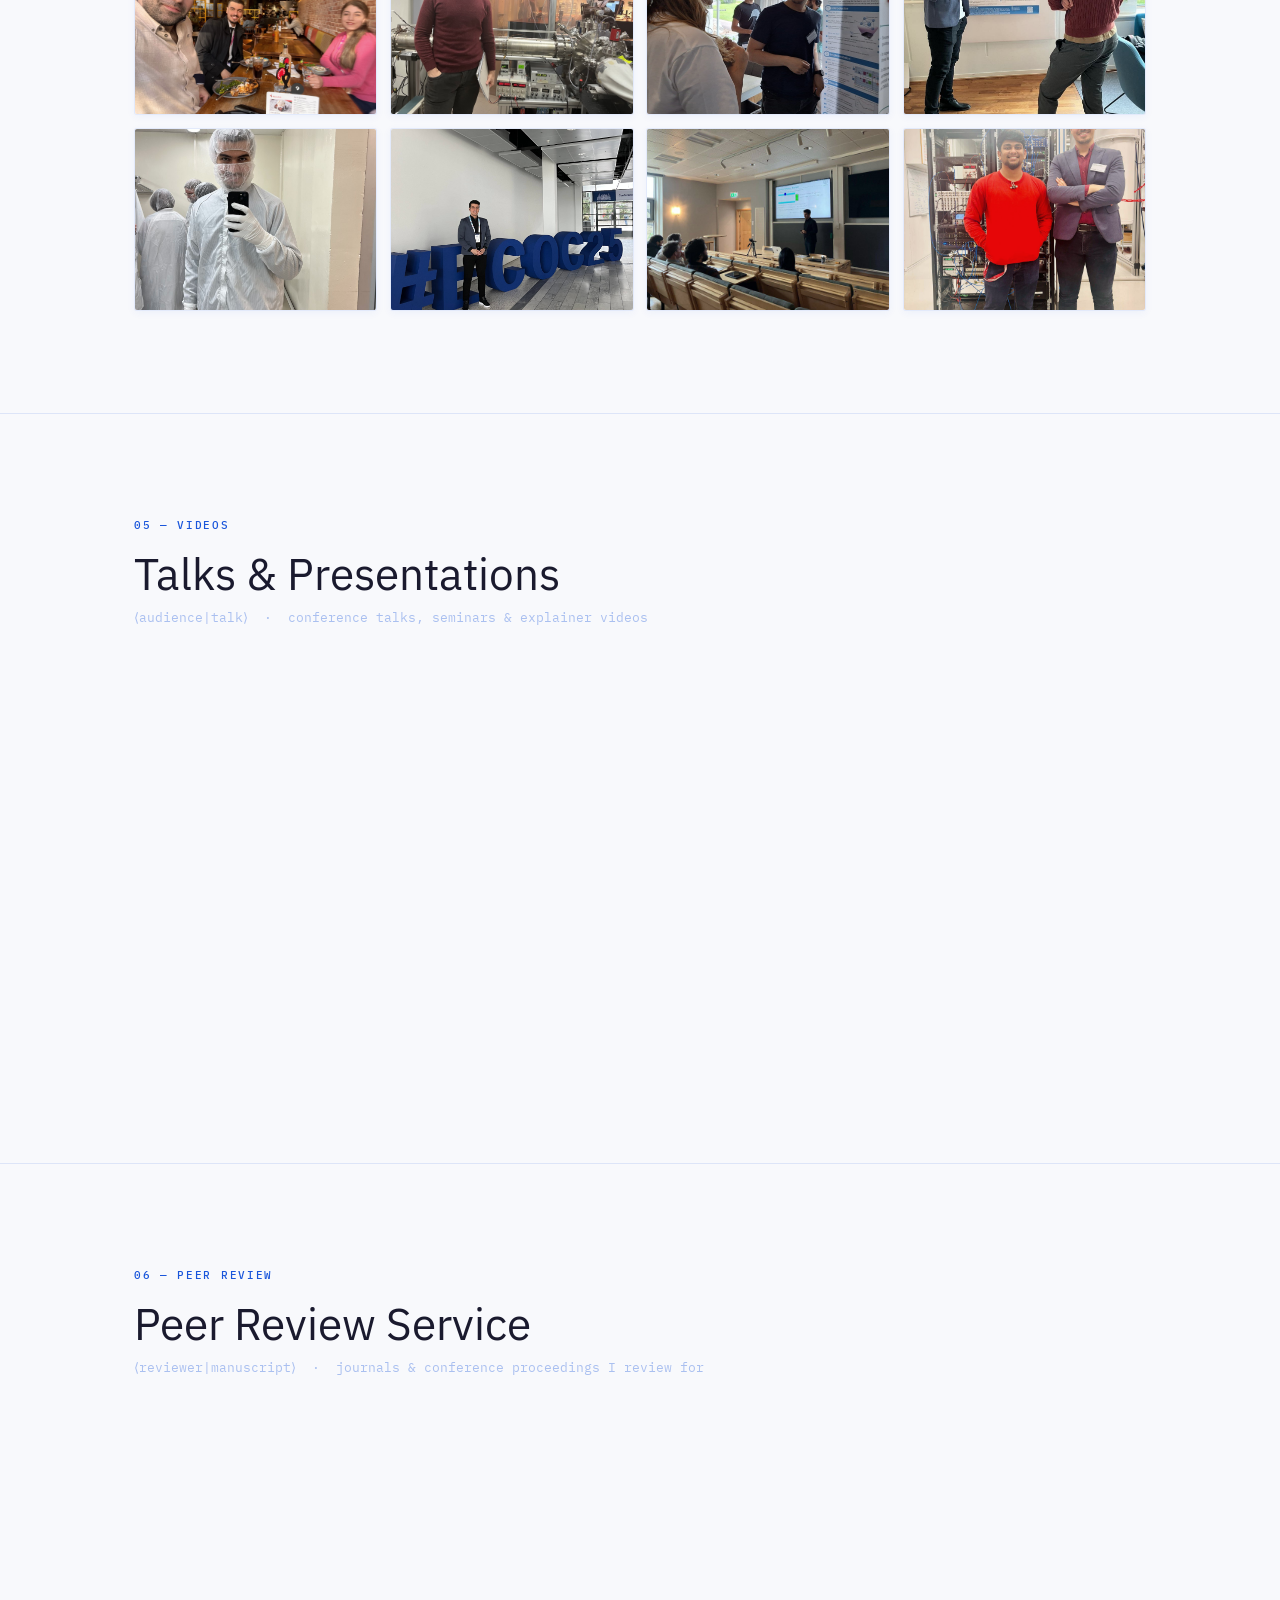
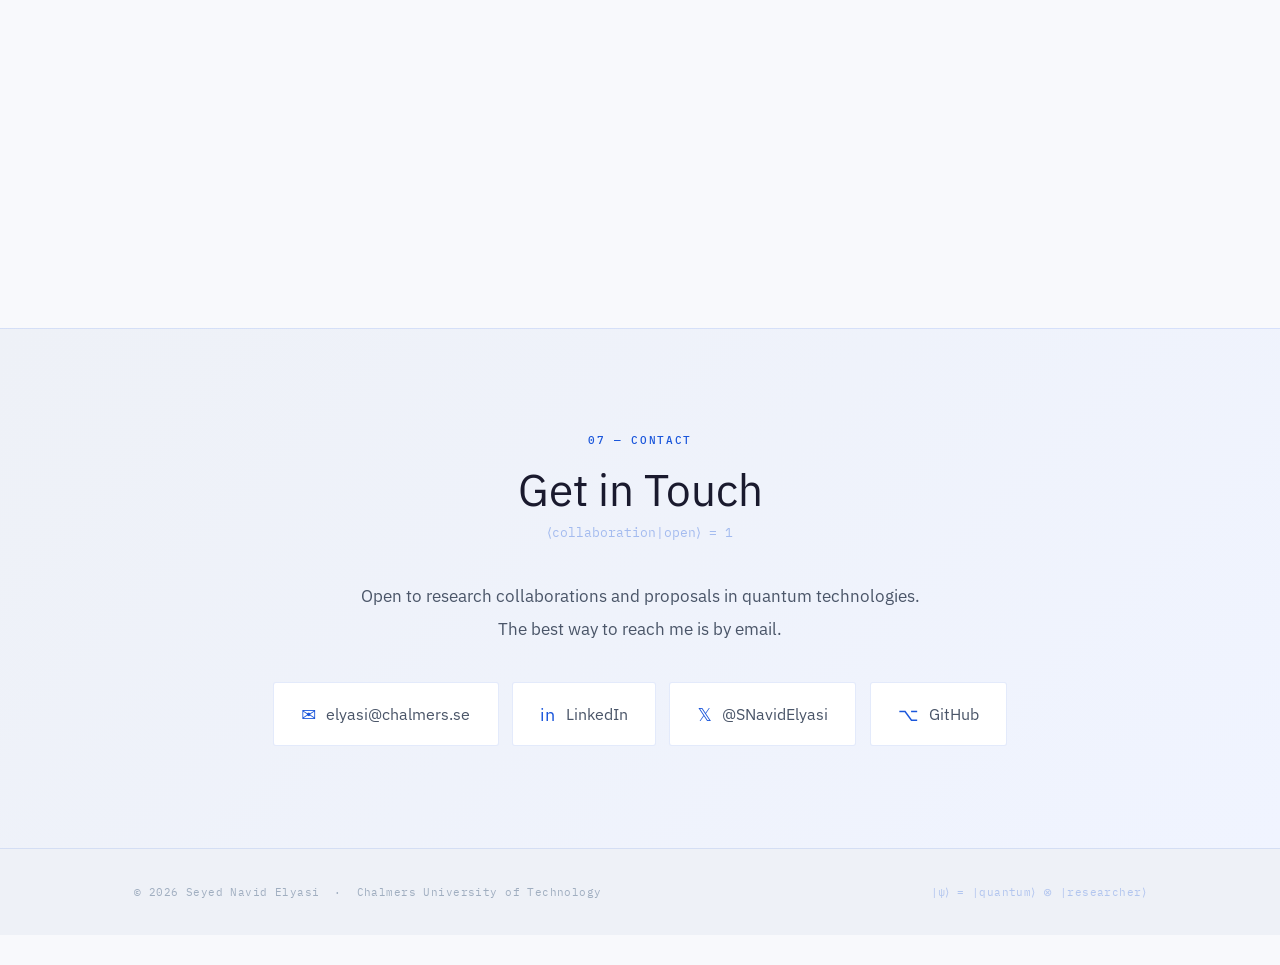
==== commit da66dc3f: "Update" ====
--- a/index.html
+++ b/index.html
@@ -39,8 +39,8 @@
       <li><a href="#projects">Projects</a></li>
       <li><a href="#gallery">Gallery</a></li>
       <li><a href="#videos">Videos</a></li>
+      <li><a href="#reviews">Reviews</a></li>
       <li><a href="#contact">Contact</a></li>
-      <li><a href="#reviews">Reviews</a></li>
       <li><a href="hobbies.html" class="nav-page-link">Fishing</a></li>
       <li><a href="electronics.html" class="nav-page-link">Electronics</a></li>
     </ul>
@@ -52,8 +52,8 @@
     <li><a href="#projects">Projects</a></li>
     <li><a href="#gallery">Gallery</a></li>
     <li><a href="#videos">Videos</a></li>
+    <li><a href="#reviews">Reviews</a></li>
     <li><a href="#contact">Contact</a></li>
-    <li><a href="#reviews">Reviews</a></li>
     <li><a href="hobbies.html">Fishing</a></li>
     <li><a href="electronics.html">Electronics</a></li>
   </ul>
@@ -192,11 +192,24 @@
 
 
 <!-- ══════════════════════════════════════
+     PEER REVIEW
+     ══════════════════════════════════════ -->
+<section id="reviews">
+  <div class="container">
+    <div class="sec-label">06 &mdash; Peer Review</div>
+    <h2>Peer Review Service</h2>
+    <p class="dirac-accent">⟨reviewer|manuscript⟩ &nbsp;·&nbsp; journals &amp; conference proceedings I review for</p>
+    <div id="review-list"></div>
+  </div>
+</section>
+
+
+<!-- ══════════════════════════════════════
      CONTACT
      ══════════════════════════════════════ -->
 <section id="contact">
   <div class="container contact-wrap">
-    <div class="sec-label">06 &mdash; Contact</div>
+    <div class="sec-label">07 &mdash; Contact</div>
     <h2>Get in Touch</h2>
     <p class="dirac-accent" style="text-align:center;">⟨collaboration|open⟩ = 1</p>
     <p class="contact-sub">
@@ -214,19 +227,6 @@
 
 
 <!-- ══════════════════════════════════════
-     PEER REVIEW
-     ══════════════════════════════════════ -->
-<section id="reviews">
-  <div class="container">
-    <div class="sec-label">07 &mdash; Peer Review</div>
-    <h2>Peer Review Service</h2>
-    <p class="dirac-accent">⟨reviewer|manuscript⟩ &nbsp;·&nbsp; journals &amp; conference proceedings I review for</p>
-    <div id="review-list"></div>
-  </div>
-</section>
-
-
-<!-- ══════════════════════════════════════
      FOOTER
      ══════════════════════════════════════ -->
 <footer>
--- a/css/reviews.css
+++ b/css/reviews.css
@@ -13,42 +13,45 @@
 }
 .rev-group:first-child { margin-top: 0; }
 
-/* ── Card grid ── */
-.rev-grid {
-  display:               grid;
-  grid-template-columns: repeat(auto-fill, minmax(280px, 1fr));
-  gap:                   1.1rem;
-  margin-bottom:         1rem;
+/* ── Bulleted list ── */
+.rev-list {
+  list-style: none;
+  margin:     0 0 .5rem;
+  padding:    0;
 }
 
-.rev-card {
-  background:    var(--bg-card);
-  border:        1px solid var(--border);
-  border-left:   3px solid var(--gold-dim);
-  border-radius: var(--r);
-  padding:       1.2rem 1.4rem;
-  transition:    border-color var(--ease), transform var(--ease), box-shadow var(--ease);
+.rev-list li {
+  position:      relative;
+  padding:       .55rem 0 .55rem 1.5rem;
+  border-bottom: 1px solid rgba(26, 86, 219, .07);
+  line-height:   1.5;
 }
-.rev-card:hover {
-  border-color:      var(--border-hi);
-  border-left-color: var(--gold);
-  transform:         translateY(-2px);
-  box-shadow:        0 8px 30px rgba(26, 86, 219, .10);
+
+/* Custom bullet in the brand accent colour */
+.rev-list li::before {
+  content:     "▹";
+  position:    absolute;
+  left:        0;
+  top:         .55rem;
+  color:       var(--gold);
+  font-size:   .95rem;
 }
 
 .rev-name {
-  font-family:  var(--display);
-  font-size:    1.05rem;
-  font-weight:  500;
-  color:        #1a1a2e;
-  line-height:  1.3;
-  margin-bottom: .3rem;
+  font-size:   1rem;
+  font-weight: 500;
+  color:       #1a1a2e;
 }
 
 .rev-sub {
   font-family:    var(--mono);
   font-size:      .62rem;
-  letter-spacing: .08em;
+  letter-spacing: .06em;
   text-transform: uppercase;
   color:          var(--text-mute);
+  margin-left:    .55rem;
 }
+
+@media (max-width: 640px) {
+  .rev-sub { display: block; margin-left: 0; margin-top: .15rem; }
+}
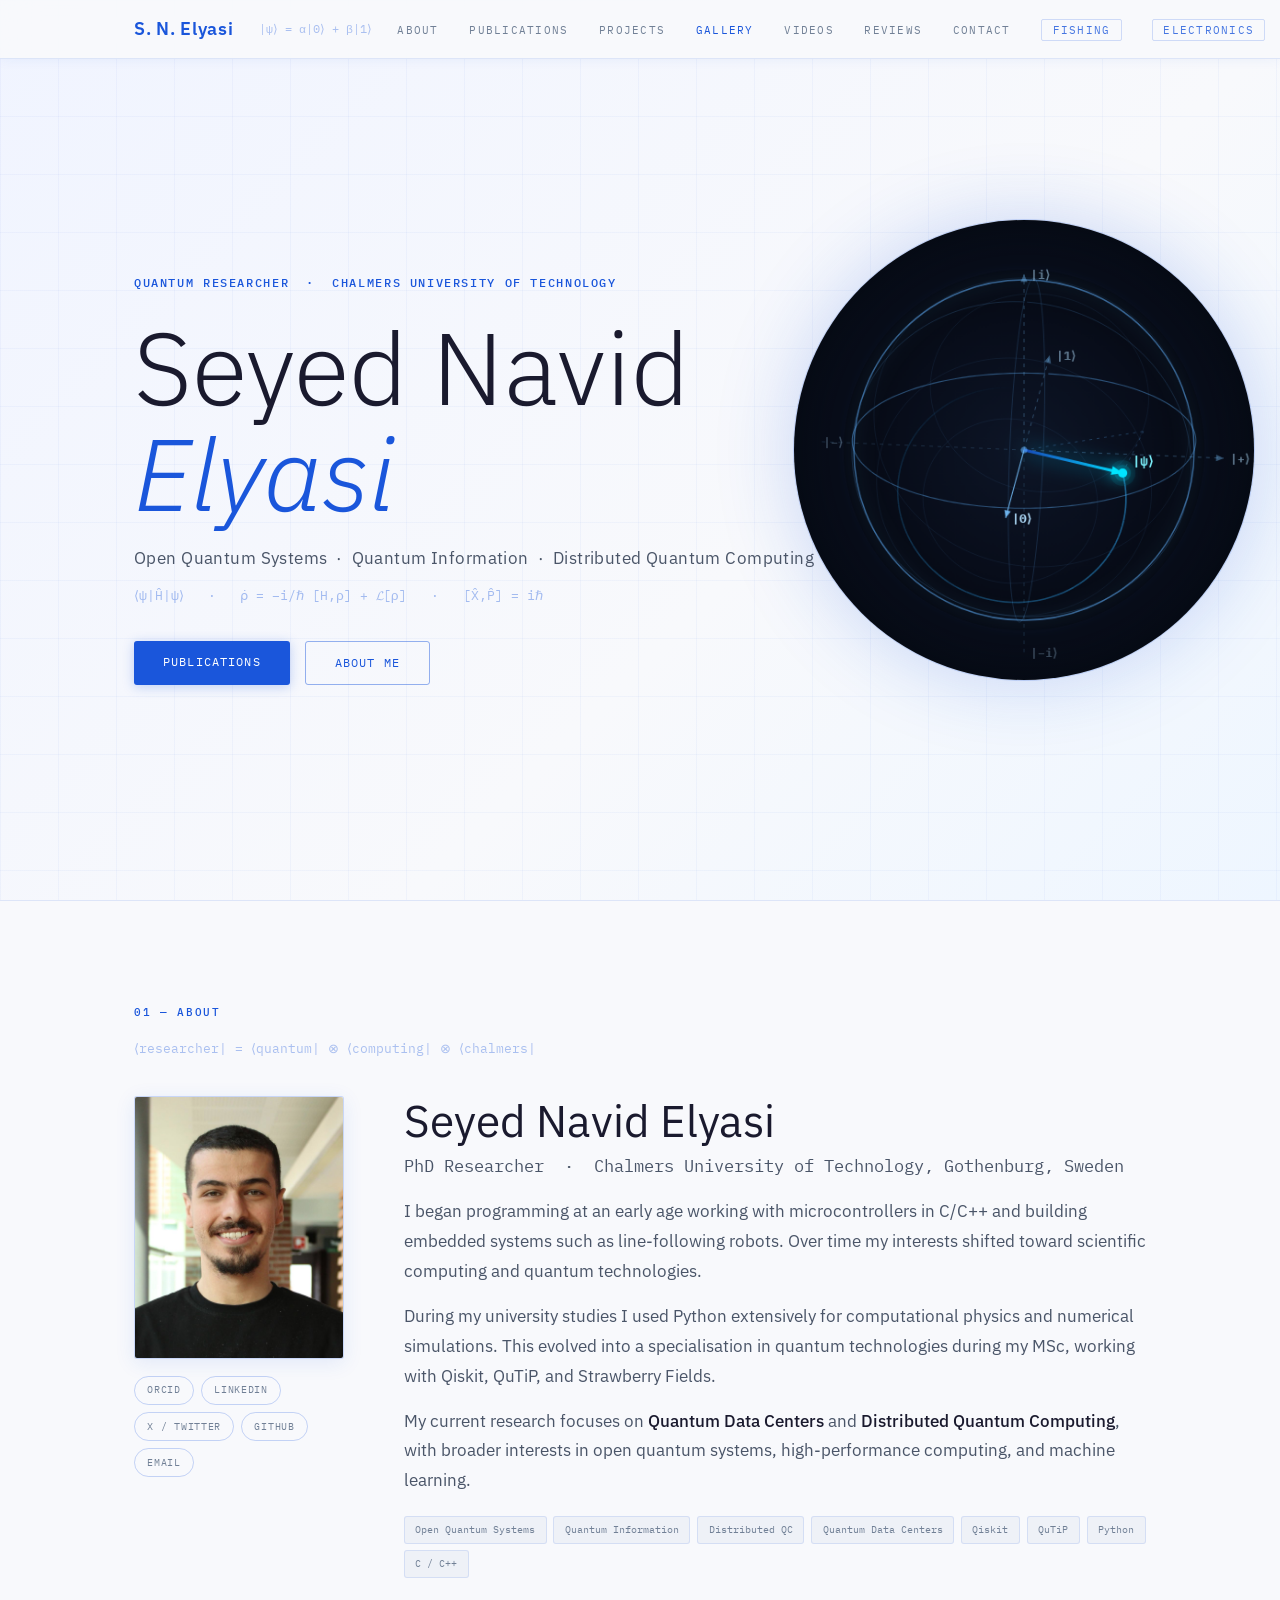
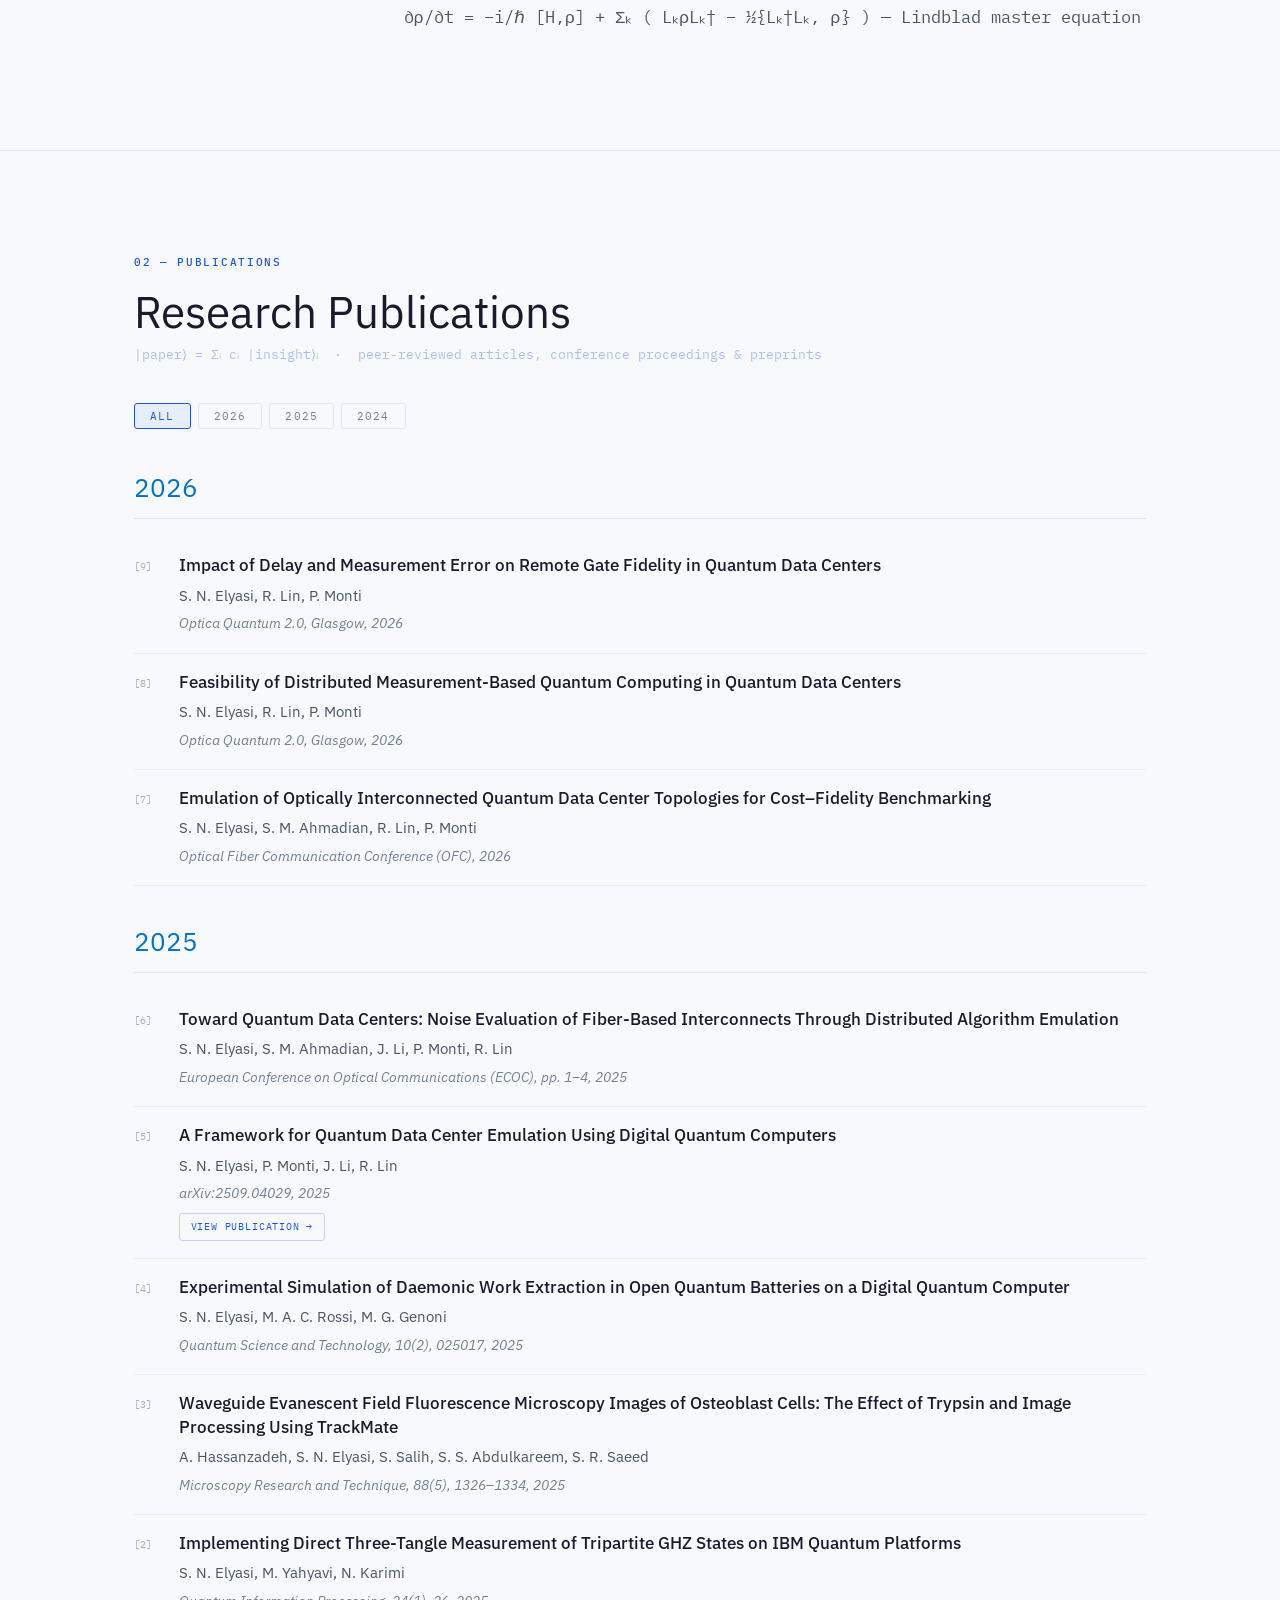
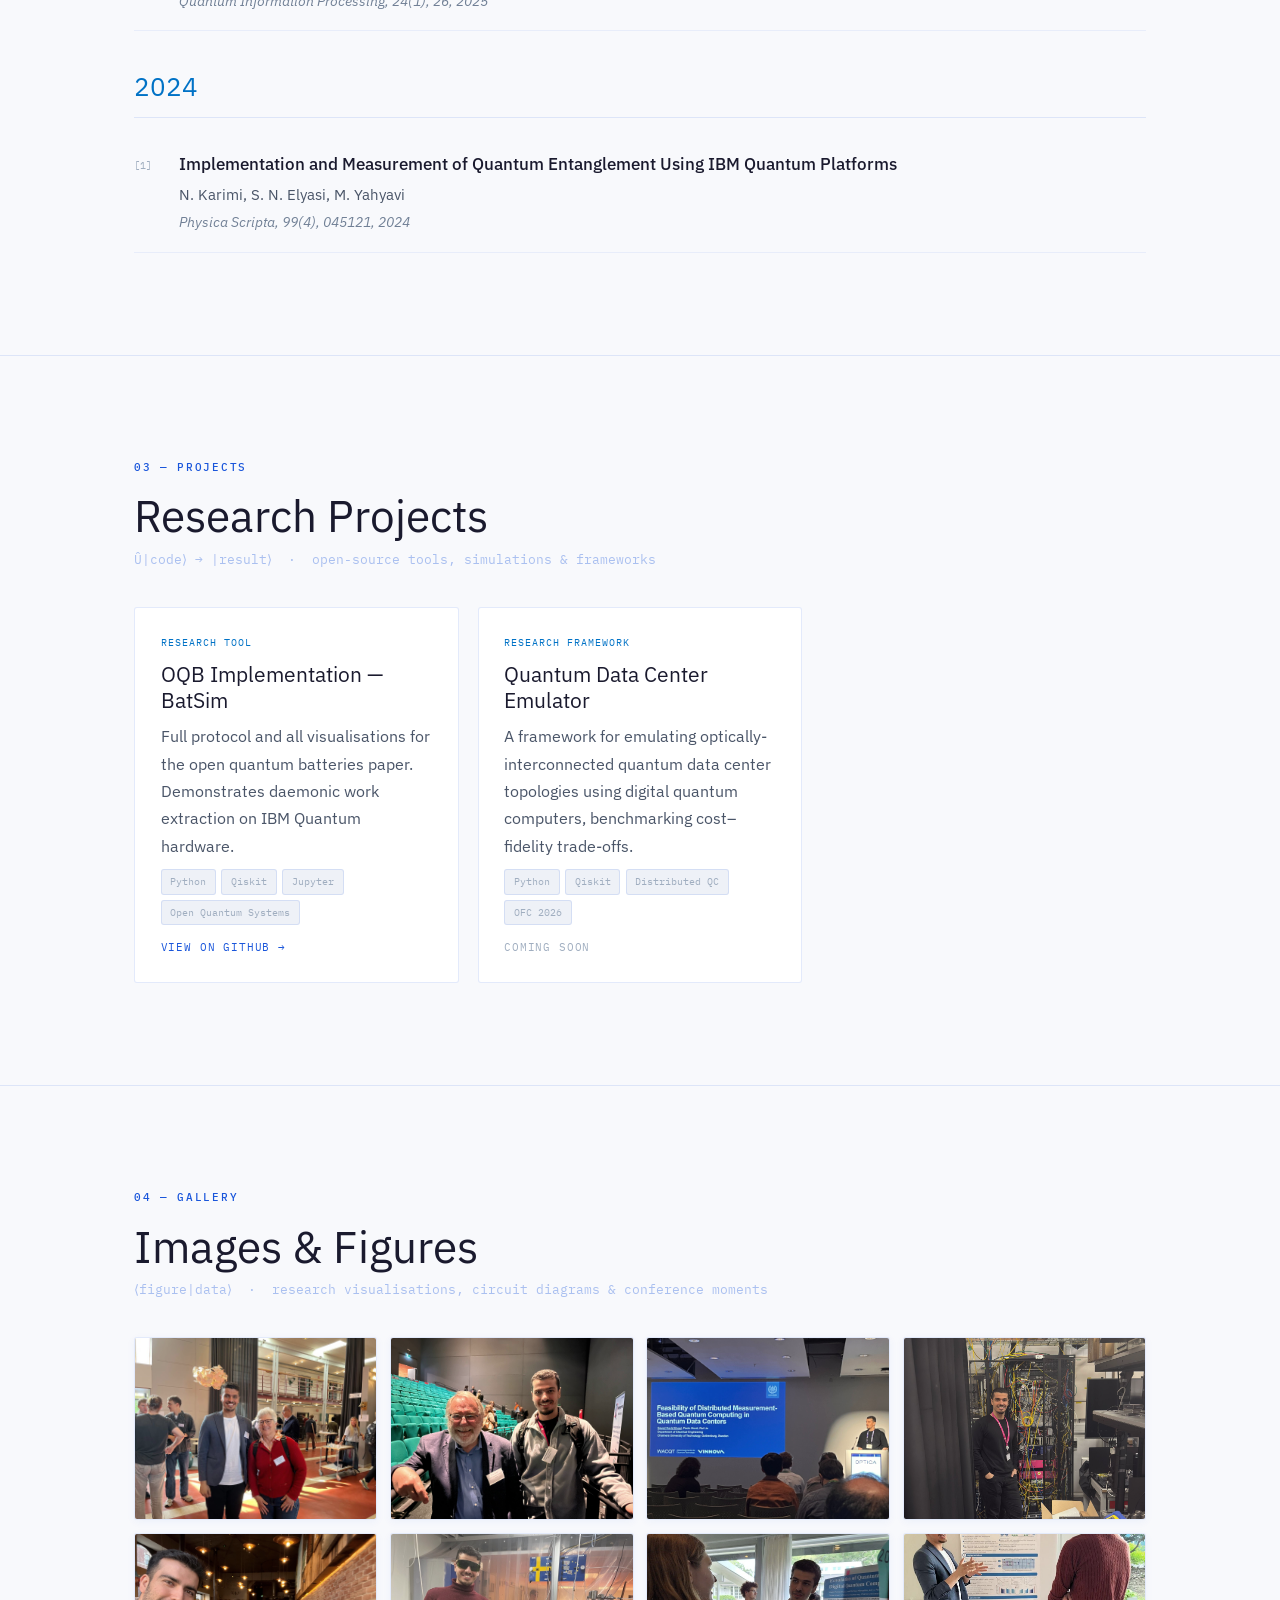
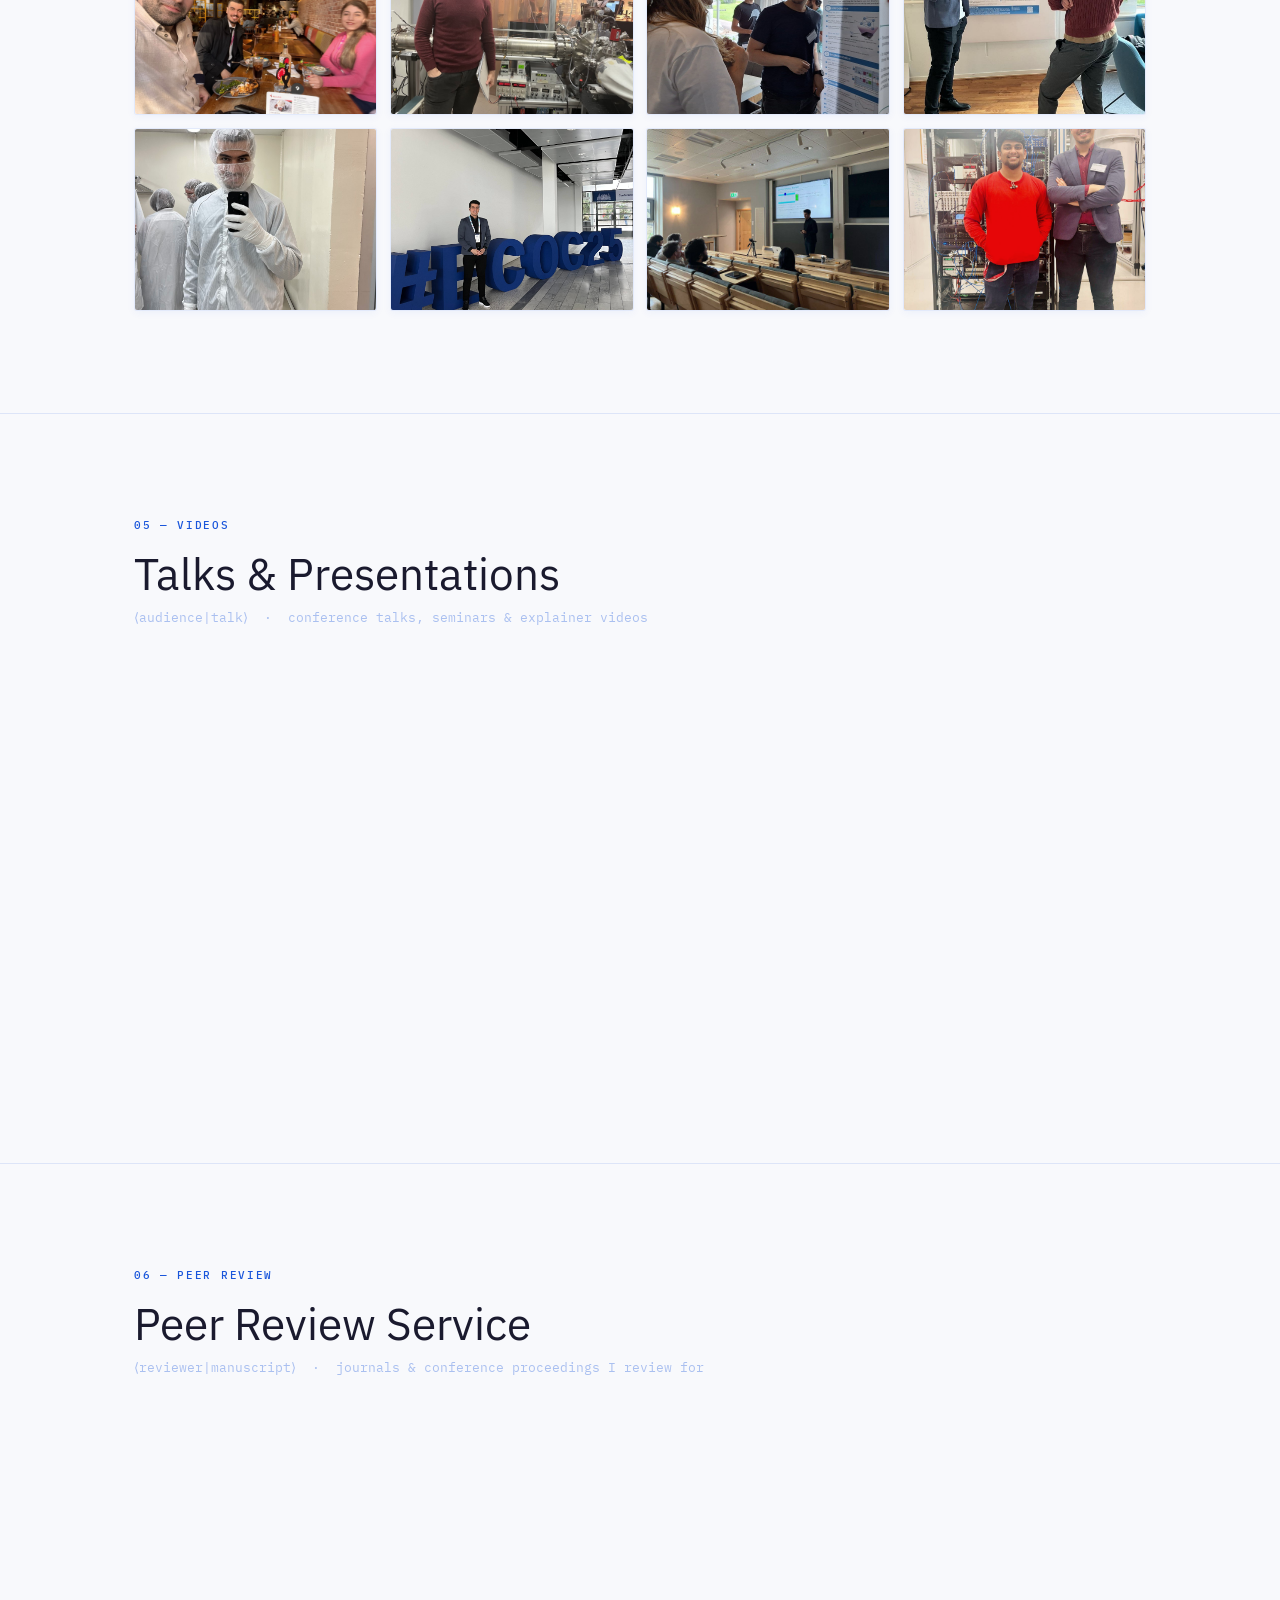
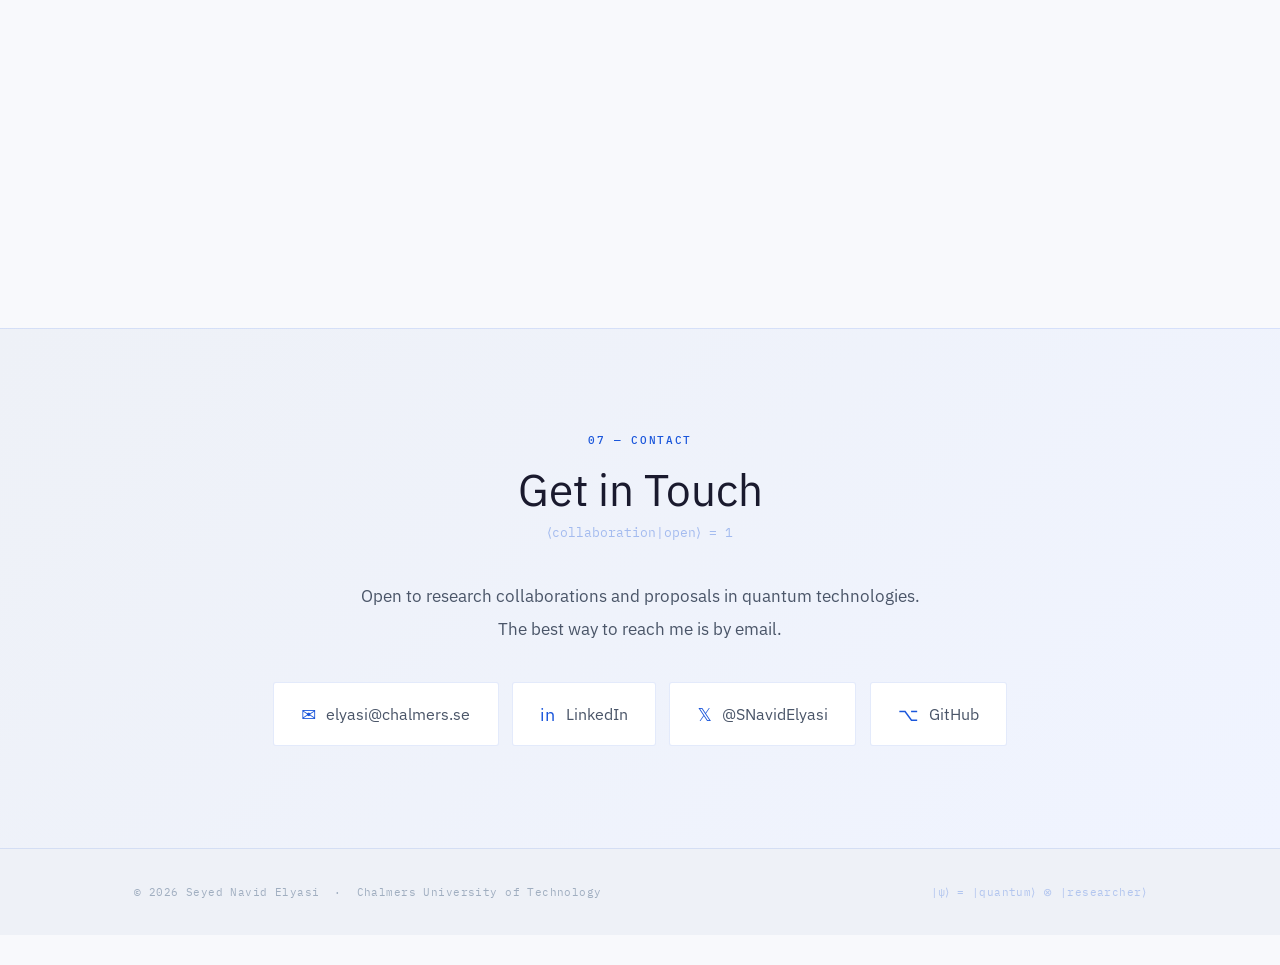
==== commit f21107e2: "Analytics" ====
--- a/index.html
+++ b/index.html
@@ -1,6 +1,15 @@
 <!DOCTYPE html>
 <html lang="en">
 <head>
+  <!-- Google tag (gtag.js) -->
+  <script async src="https://www.googletagmanager.com/gtag/js?id=G-QZ4K3JY2YV"></script>
+  <script>
+    window.dataLayer = window.dataLayer || [];
+    function gtag(){dataLayer.push(arguments);}
+    gtag('js', new Date());
+
+    gtag('config', 'G-QZ4K3JY2YV');
+  </script>
   <meta charset="UTF-8"/>
   <meta name="viewport" content="width=device-width, initial-scale=1.0"/>
   <title>Seyed Navid Elyasi | PhD Student</title>
